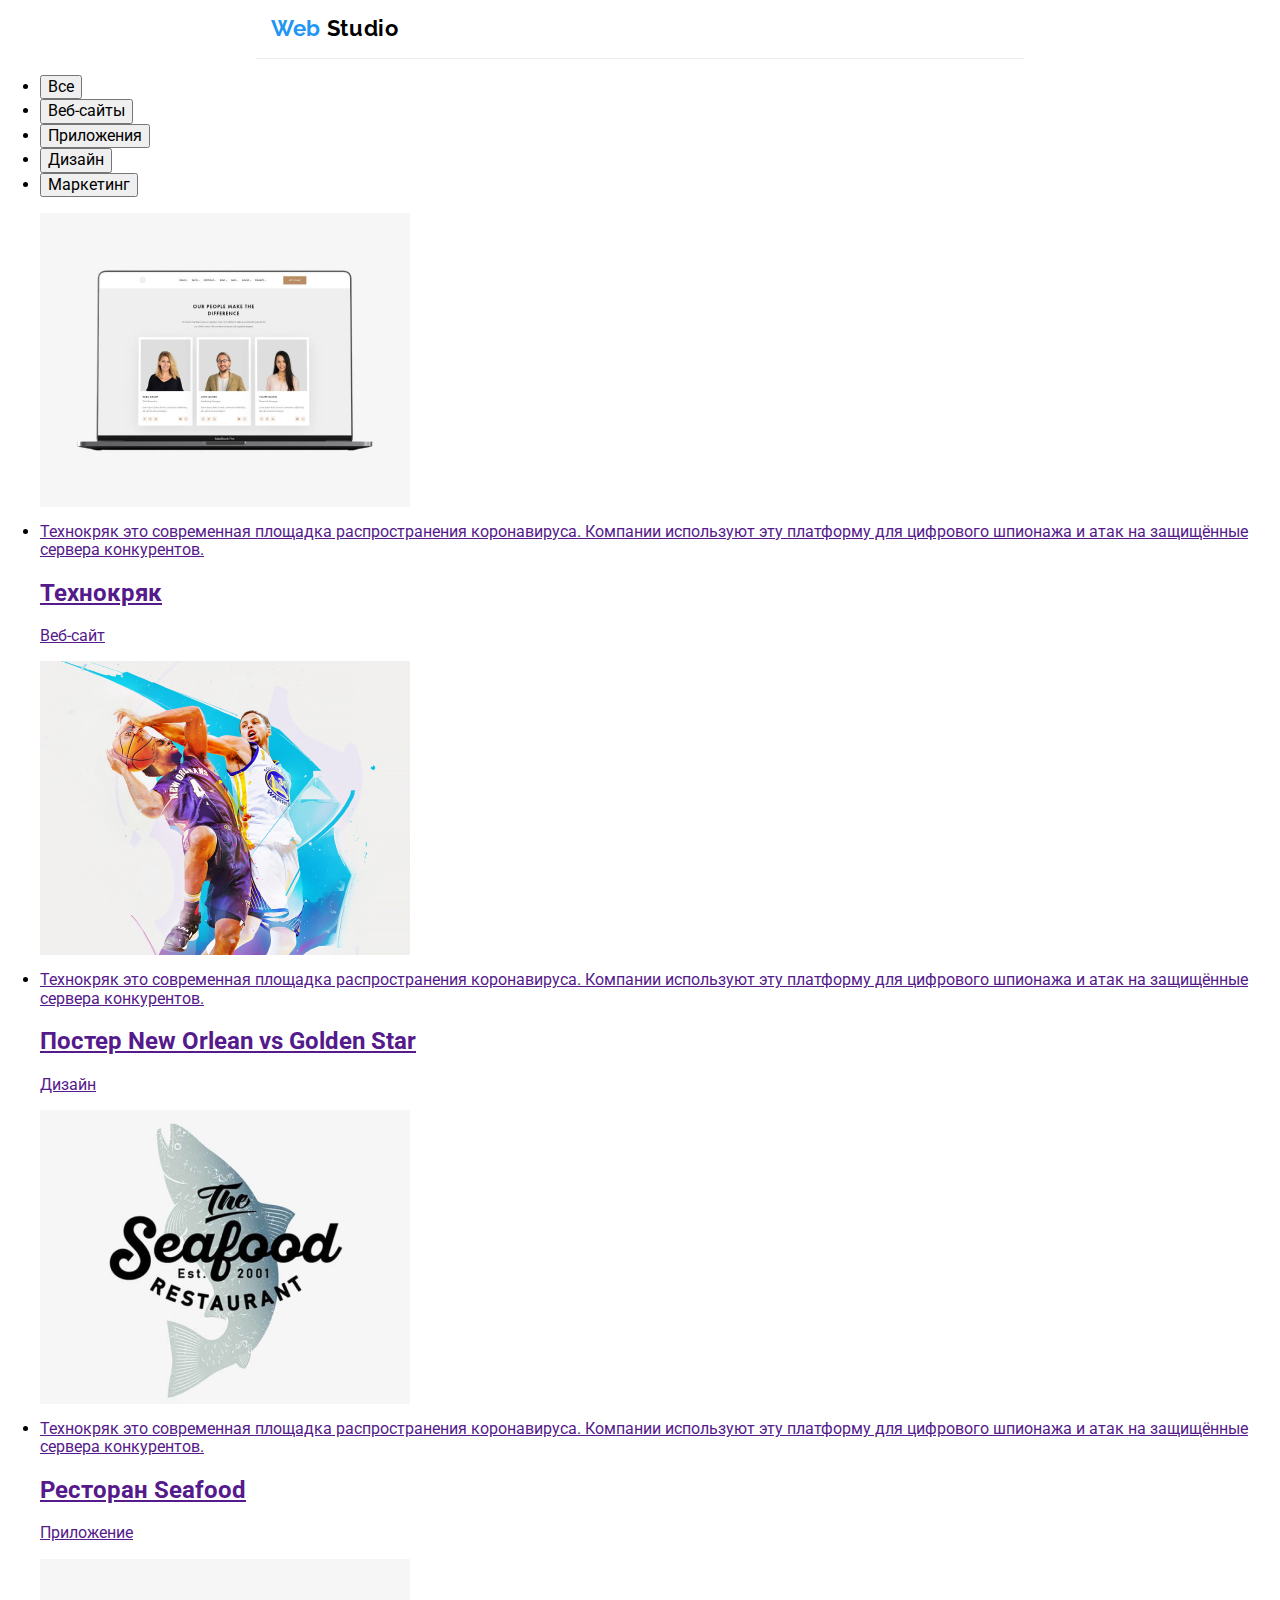
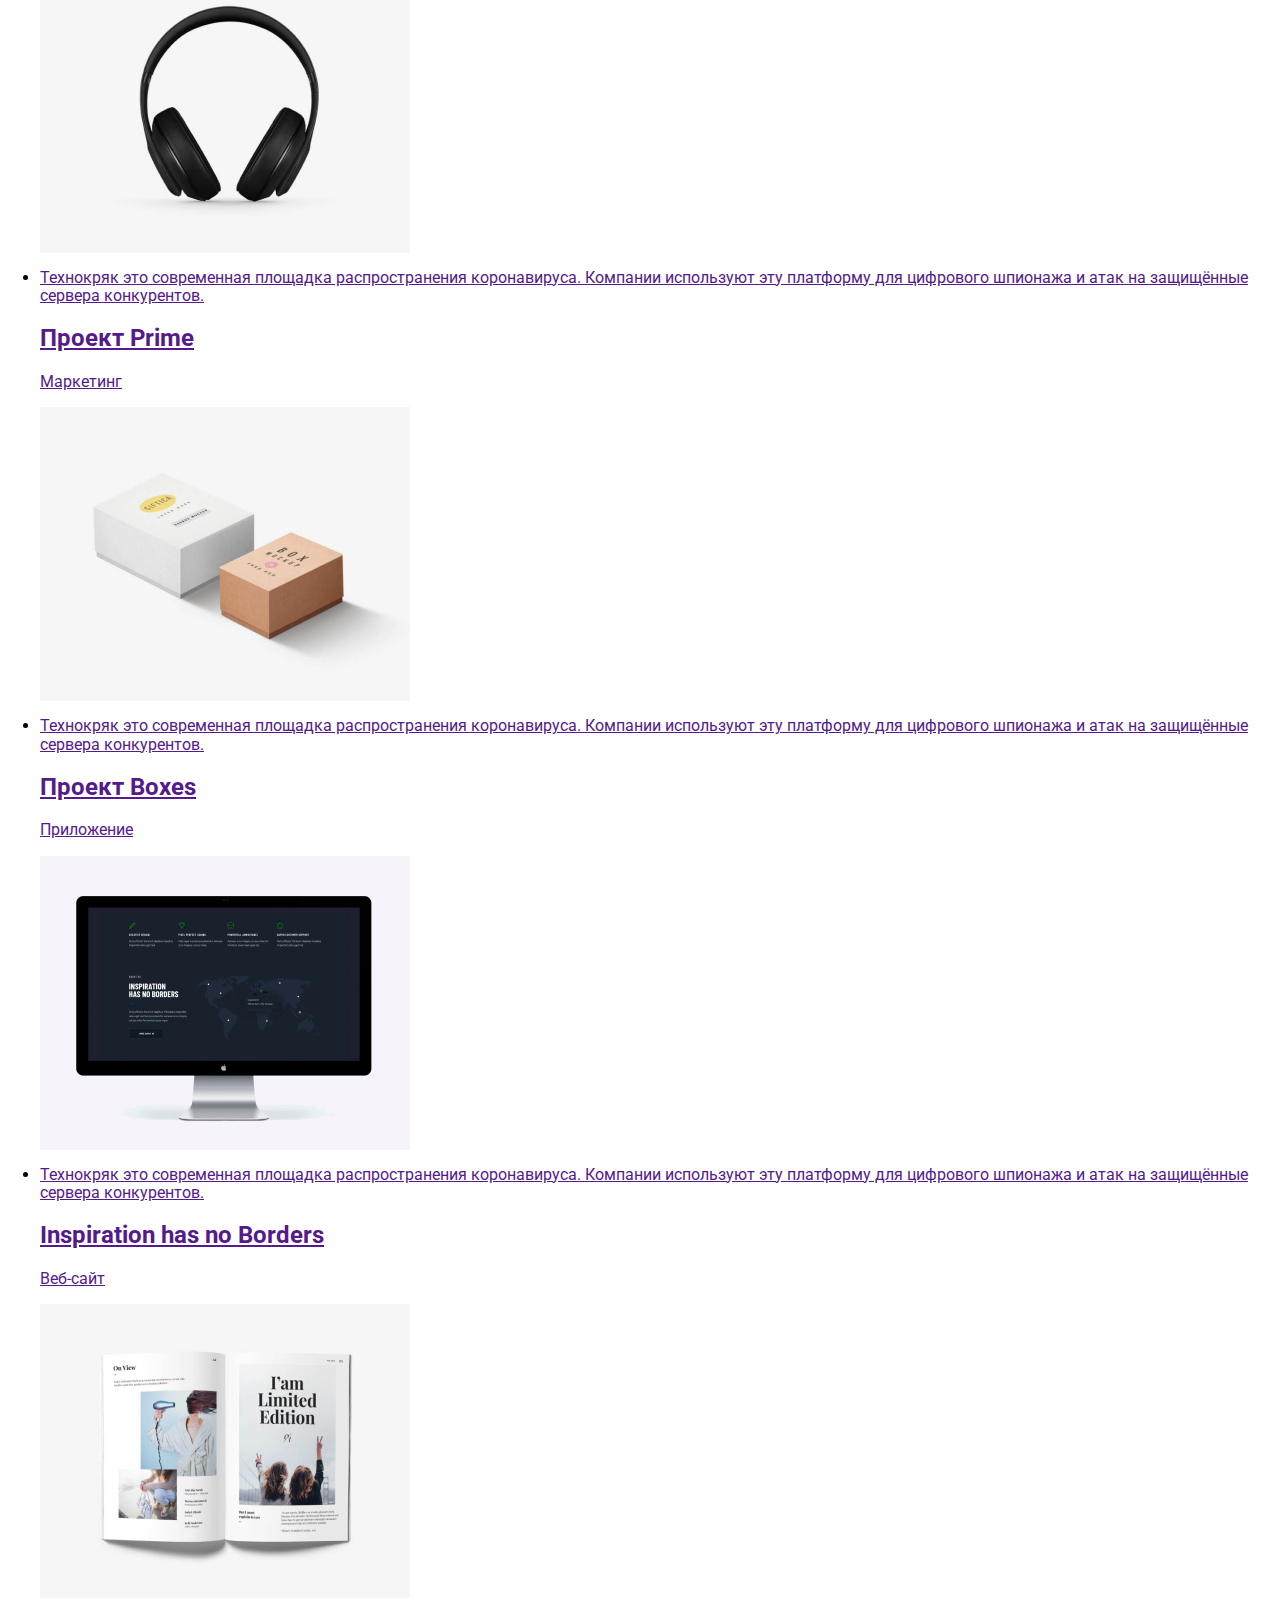
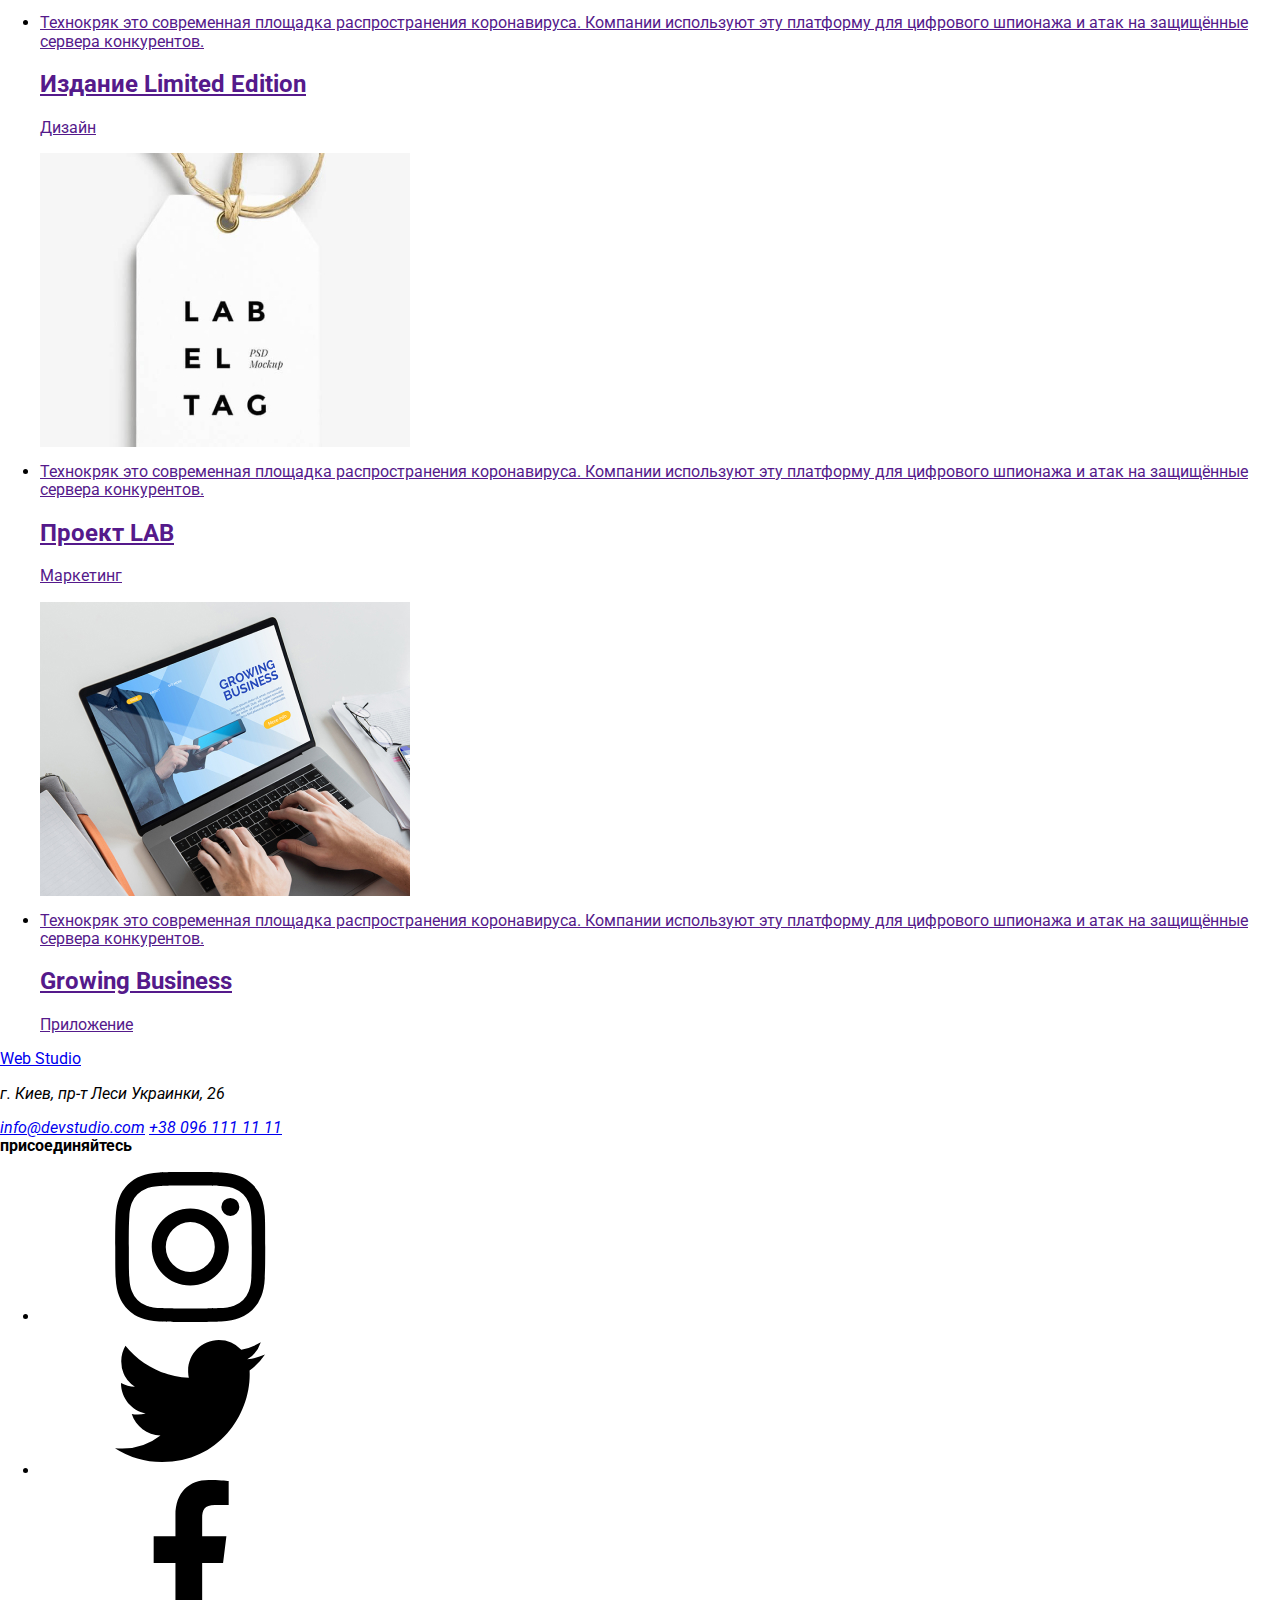
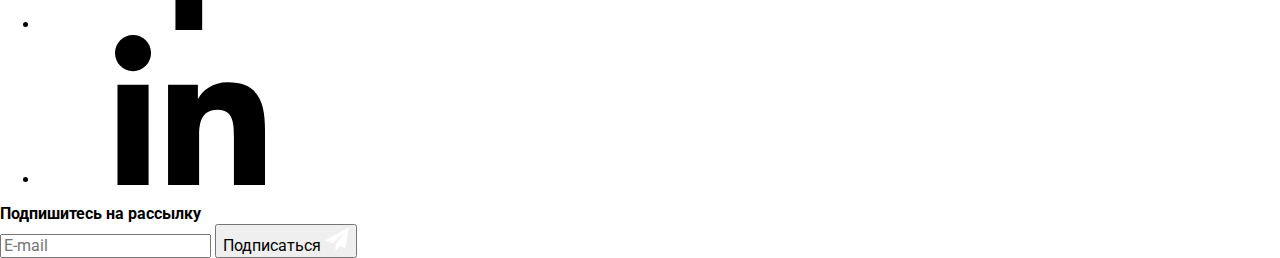
==== portfolio.html @ 9ee6ea33 "adds _header, _hero, _advantages mobile-styles" ====
<!DOCTYPE html>
<html lang="ru">

<head>
  <meta charset="UTF-8" />
  <meta name="viewport" content="width=device-width, initial-scale=1.0" />
  <title lang="en">Portfolio</title>
  <link
    href="https://fonts.googleapis.com/css2?family=Raleway:wght@400;700&family=Roboto:wght@400;500;700;900&display=swap"
    rel="stylesheet" />
  <link rel="stylesheet" href="https://cdnjs.cloudflare.com/ajax/libs/modern-normalize/0.6.0/modern-normalize.min.css">
  <link rel="stylesheet" href="./css/main.min.css" />
</head>

<body>
  <!-- header -->
  <header class="header">
    <div class="header__container">
      <a class="logo" lang="en" href="./index.html">Web <span class="logo__studio">Studio</span></a>
      <div class="header__mobile-menu">
        <nav class="header-nav">
          <ul class="header-nav__list">
            <li class="header-nav__item">
              <a class="header-nav__link" href="./index.html">Студия</a>
            </li>
            <li class="header-nav__item">
              <a class="header-nav__link header-nav__link--current" href="./portfolio.html">Портфолио</a>
            </li>
            <li class="header-nav__item"><a class="header-nav__link" href="">Контакты</a></li>
          </ul>
        </nav>
        <address class="header-address">
          <a class="header-address__link" lang="en" href="mailto:info@devstudio.com"><svg class="header-address__icon"
              width="16px" height="11.2px">
              <use href="./images/symbol-defs.svg#envelope" width="16" height="11.2"></use>
            </svg>info@devstudio.com</a>
          <a class="header-address__link" href="tel:+380961111111"><svg class="header-address__icon" width="10px"
              height="14.94px">
              <use href="./images/symbol-defs.svg#smartphone"></use>
            </svg>+38 096 111 11 11</a>
        </address>
      </div>
    </div>
  </header>
  <main>
    <section class="gallery">
      <div class="gallery__container">
        <!-- filter -->
        <ul class="filter">
          <li class="filter__item"><button class="filter__btn">Все</button></li>
          <li class="filter__item"><button class="filter__btn">Веб-сайты</button></li>
          <li class="filter__item"><button class="filter__btn">Приложения</button></li>
          <li class="filter__item"><button class="filter__btn">Дизайн</button></li>
          <li class="filter__item"><button class="filter__btn">Маркетинг</button></li>
        </ul>
        <!-- gallery -->
        <ul class="card-list">
          <!-- Технокряк -->
          <li class="card">
            <a class="card__link" href="">
              <div class="card__thumb">
                <img src="./images/Технокряк.jpg" width="370" height="294" alt="изображение сайта на экране ноутбука" />
                <p class="card__description">
                  Технокряк это современная площадка распространения коронавируса.
                  Компании используют эту платформу для цифрового шпионажа и атак
                  на защищённые сервера конкурентов.
                </p>
              </div>
              <div class="card__text">
                <h2 class="card__title">Технокряк</h2>
                <p class="card__type">Веб-сайт</p>
              </div>
            </a>
          </li>
          <!-- Постер New Orlean vs Golden Stars -->
          <li class="card">
            <a class="card__link" href="">
              <div class="card__thumb">
                <img src="./images/Постер_New_Orlean_vs_Golden_Star.jpg" width="370" height="294"
                  alt="два баскетболиста борятся за мяч" />
                <p class="card__description">
                  Технокряк это современная площадка распространения коронавируса.
                  Компании используют эту платформу для цифрового шпионажа и атак
                  на защищённые сервера конкурентов.
                </p>
              </div>
              <div class="card__text">
                <h2 class="card__title">
                  Постер New Orlean vs Golden Star
                </h2>
                <p class="card__type">Дизайн</p>
              </div>
            </a>
          </li>
          <!-- Ресторан Seafood -->
          <li class="card">
            <a class="card__link" href="">
              <div class="card__thumb">
                <img src="./images/Ресторан_Seafood.jpg" width="370" height="294" alt="логотип ресторана" />
                <p class="card__description">
                  Технокряк это современная площадка распространения коронавируса.
                  Компании используют эту платформу для цифрового шпионажа и атак
                  на защищённые сервера конкурентов.
                </p>
              </div>
              <div class="card__text">
                <h2 class="card__title">Ресторан Seafood</h2>
                <p class="card__type">Приложение</p>
              </div>
            </a>
          </li>
          <!-- Проект Prime -->
          <li class="card">
            <a class="card__link" href="">
              <div class="card__thumb">
                <img src="./images/Проект_Prime.jpg" width="370" height="294" alt="беспроводные наушники" />
                <p class="card__description">
                  Технокряк это современная площадка распространения коронавируса.
                  Компании используют эту платформу для цифрового шпионажа и атак
                  на защищённые сервера конкурентов.
                </p>
              </div>
              <div class="card__text">
                <h2 class="card__title">Проект Prime</h2>
                <p class="card__type">Маркетинг</p>
              </div>
            </a>
          </li>
          <!-- Проект Boxes -->
          <li class="card">
            <a class="card__link" href="">
              <div class="card__thumb">
                <img src="./images/Проект_Boxes.jpg" width="370" height="294" alt="две коробки" />
                <p class="card__description">
                  Технокряк это современная площадка распространения коронавируса.
                  Компании используют эту платформу для цифрового шпионажа и атак
                  на защищённые сервера конкурентов.
                </p>
              </div>
              <div class="card__text">
                <h2 class="card__title">Проект Boxes</h2>
                <p class="card__type">Приложение</p>
              </div>
            </a>
          </li>
          <!-- Inspiration has no Borders -->
          <li class="card">
            <a class="card__link" href="">
              <div class="card__thumb">
                <img src="./images/Inspiration_has_no_Borders.jpg" width="370" height="294"
                  alt="веб-сайт на экране компьютера" />
                <p class="card__description">
                  Технокряк это современная площадка распространения коронавируса.
                  Компании используют эту платформу для цифрового шпионажа и атак
                  на защищённые сервера конкурентов.
                </p>
              </div>
              <div class="card__text">
                <h2 class="card__title">Inspiration has no Borders</h2>
                <p class="card__type">Веб-сайт</p>
              </div>
            </a>
          </li>
          <!-- Издание Limited Edition -->
          <li class="card">
            <a class="card__link" href="">
              <div class="card__thumb">
                <img src="./images/Издание_Limited_Edition.jpg" width="370" height="294"
                  alt="разворот глянцевого журнала" />
                <p class="card__description">
                  Технокряк это современная площадка распространения коронавируса.
                  Компании используют эту платформу для цифрового шпионажа и атак
                  на защищённые сервера конкурентов.
                </p>
              </div>
              <div class="card__text">
                <h2 class="card__title">Издание Limited Edition</h2>
                <p class="card__type">Дизайн</p>
              </div>
            </a>
          </li>
          <!-- Проект LAB -->
          <li class="card">
            <a class="card__link" href="">
              <div class="card__thumb">
                <img src="./images/Проект_LAB.jpg" width="370" height="294" alt="бирка с надписью лаб эль тэг" />
                <p class="card__description">
                  Технокряк это современная площадка распространения коронавируса.
                  Компании используют эту платформу для цифрового шпионажа и атак
                  на защищённые сервера конкурентов.
                </p>
              </div>
              <div class="card__text">
                <h2 class="card__title">Проект LAB</h2>
                <p class="card__type">Маркетинг</p>
              </div>
            </a>
          </li>
          <!-- Growing Business -->
          <li class="card">
            <a class="card__link" href="">
              <div class="card__thumb">
                <img src="./images/Growing_Business.jpg" width="370" height="294"
                  alt="сайт компании на экране ноутбука" />
                <p class="card__description">
                  Технокряк это современная площадка распространения коронавируса.
                  Компании используют эту платформу для цифрового шпионажа и атак
                  на защищённые сервера конкурентов.
                </p>
              </div>
              <div class="card__text">
                <h2 class="card__title">Growing Business</h2>
                <p class="card__type">Приложение</p>
              </div>
            </a>
          </li>
        </ul>
      </div>
    </section>
  </main>
  <footer class="footer">
    <div class="footer__container">
      <div class="footer__address">
        <a class="logo" lang="en" href="./index.html">Web <span class="logo__studio-white">Studio</span></a>
        <address class="address">
          <p class="address__location">г. Киев, пр-т Леси Украинки, 26</p>
          <a class="address__link mail" lang="en" href="mailto:info@devstudio.com">info@devstudio.com</a>
          <a class="address__link tel" href="tel:+380961111111">+38 096 111 11 11</a>
        </address>
      </div>
      <!-- присоединяйтесь -->
      <div class="connect">
        <b class="connect__title">присоединяйтесь</b>
        <ul class="connect__list">
          <li class="connect__item">
            <a class="connect__link" href="">
              <svg class="connect__icon" aria-label="instagram">
                <use href="./images/symbol-defs.svg#instagram"></use>
              </svg>
            </a>
          </li>
          <li class="connect__item">
            <a class="connect__link" href=""><svg class="connect__icon" aria-label="twitter">
                <use href="./images/symbol-defs.svg#twitter"></use>
              </svg></a>
          </li>
          <li class="connect__item">
            <a class="connect__link" href=""><svg class="connect__icon" aria-label="facebook">
                <use href="./images/symbol-defs.svg#facebook"></use>
              </svg></a>
          </li>
          <li class="connect__item">
            <a class="connect__link" href=""><svg class="connect__icon" aria-label="linkedin">
                <use href="./images/symbol-defs.svg#linkedin"></use>
              </svg></a>
          </li>
        </ul>
      </div>
      <!-- подписаться на рассылку -->
      <div class="subscribe">
        <!-- e-mail -->
        <b class="subscribe__title">Подпишитесь на рассылку</b>
        <form class="subscribe__form" action="#" method="POST">
          <label for="subscribe-email"></label>
          <input class="subscribe__input" type="email" id="subscribe-email" placeholder="E-mail">
          <button class="subscribe__btn">Подписаться
            <svg class="subscribe__icon" aria-label="icon-send" width="24" height="24">
              <use href="./images/symbol-defs.svg#icon_send"></use>
            </svg>
          </button>
        </form>
      </div>
    </div>
  </footer>
</body>

</html>
---- css/main.min.css ----
body{margin:0;font-family:roboto, sans-serif}img{display:block}.hero__btn{background-color:#2196f3;color:#fff;font-weight:700;font-size:16px;line-height:1.87;letter-spacing:0.06em;border:0;border-radius:4px;-webkit-box-shadow:0px 4px 4px rgba(0,0,0,0.15);box-shadow:0px 4px 4px rgba(0,0,0,0.15);cursor:pointer}.header__container,.hero,.advantages__container{margin:0 auto;padding:16px 15px}@media screen and (min-width: 480px){.header__container,.hero,.advantages__container{width:480px}}@media screen and (min-width: 768px){.header__container,.hero,.advantages__container{width:768px}}.advantages{padding:94px 0}@media screen and (max-width: 1599px){.advantages{padding:60px 0}}.header__container .logo{font-family:raleway;color:#2196f3;font-weight:700;font-size:22px;line-height:1.18;letter-spacing:0.03em;text-decoration:none}.advantages__header{position:absolute;clip:rect(0 0 0 0);width:1px;height:1px;margin:-1px}.header--portfolio{border-bottom:1px solid #ececec}.header__container{position:relative;display:-webkit-box;display:-ms-flexbox;display:flex;-webkit-box-align:center;-ms-flex-align:center;align-items:center;border-bottom:1px solid #ececec}.header__container .logo__studio{color:#000000}.header__container .header__mobile-menu{display:none;position:absolute;top:100%;left:0;width:100%;padding:60px 0;background-color:#fff;border-top:1px solid #ececec}.header__container .header__mobile-menu .is-open{display:block}.header-nav__list{list-style-type:none}@media screen and (min-width: 480px){.header-nav__list{margin:0;text-align:center;margin-bottom:60px;padding:0}}.header-nav__item{display:block}.header-nav__link{position:relative;display:inline-block;padding:32px 0;color:var(--dark-gray-color);font-weight:500;font-size:14px;line-height:1.14;letter-spacing:0.02em;text-decoration:none;-webkit-transition:color 250ms cubic-bezier(0.4, 0, 0.2, 1);transition:color 250ms cubic-bezier(0.4, 0, 0.2, 1)}.header-nav__link:hover,.header-nav__link:focus,.header-nav__link--current{color:#2196f3}@media screen and (min-width: 480px){.header-nav__link{padding:8px 0}}.header-nav__link--current::before{position:absolute;content:"";display:block;width:100%;height:4px;bottom:0;left:0;background-color:#2196f3;border-radius:2px;-webkit-transition:250ms cubic-bezier(0.4, 0, 0.2, 1);transition:250ms cubic-bezier(0.4, 0, 0.2, 1)}.header-address{display:-webkit-box;display:-ms-flexbox;display:flex;-webkit-box-align:center;-ms-flex-align:center;align-items:center;margin-left:auto}@media screen and (min-width: 480px){.header-address{display:block}}.header-address__link{display:block;text-align:center;color:#757575;font-style:normal;font-weight:500;font-size:14px;line-height:1.14;letter-spacing:0.02em;text-decoration:none;-webkit-transition:color 250ms cubic-bezier(0.4, 0, 0.2, 1);transition:color 250ms cubic-bezier(0.4, 0, 0.2, 1)}.header-address__link:not(:last-child){margin-right:30px}@media screen and (min-width: 480px){.header-address__link:not(:last-child){margin:0 0 16px 0}}.header-address__link:hover,.header-address__link:focus{color:#2196f3}.header-address__icon{margin-right:10px;fill:currentColor;-webkit-transition:fill 250ms cubic-bezier(0.4, 0, 0.2, 1);transition:fill 250ms cubic-bezier(0.4, 0, 0.2, 1)}.hero{padding:118px 15px;text-align:center;background-color:rgba(47,48,58,0.8);background-image:-webkit-gradient(linear, left top, left bottom, from(rgba(47,48,58,0.8)), to(rgba(47,48,58,0.8))),url(../images/hero-mobile.jpg);background-image:linear-gradient(rgba(47,48,58,0.8), rgba(47,48,58,0.8)),url(../images/hero-mobile.jpg);background-repeat:no-repeat;background-size:cover}@media screen and (min-width: 768px) and (max-width: 1599px){.hero{padding:118px 204px;background-image:-webkit-gradient(linear, left top, left bottom, from(rgba(47,48,58,0.8)), to(rgba(47,48,58,0.8))),url(../images/hero-tablet.jpg);background-image:linear-gradient(rgba(47,48,58,0.8), rgba(47,48,58,0.8)),url(../images/hero-tablet.jpg)}}@media screen and (min-width: 1600px){.hero{background-image:-webkit-gradient(linear, left top, left bottom, from(rgba(47,48,58,0.8)), to(rgba(47,48,58,0.8))),url(../images/header-img.jpg);background-image:linear-gradient(rgba(47,48,58,0.8), rgba(47,48,58,0.8)),url(../images/header-img.jpg)}}.hero__header{margin:0 0 30px 0;color:#fff;font-weight:900;font-size:44px;line-height:1.36;letter-spacing:0.06em;text-transform:uppercase}@media screen and (max-width: 1599px){.hero__header{font-weight:900;font-size:26px;line-height:1.62}}.hero__btn{display:inline-block;padding:10px 32px;text-align:center}.advantages__list{padding:0;margin:0}.advantages__item{display:block;margin-bottom:30px}.advantages__icon-box{margin-bottom:30px;height:120px;padding:25px 100px;background-color:#f5f4fa;border-radius:4px;text-align:center}.advantages__icon{width:70px;height:70px}.advantages__title{color:#212121;font-weight:700;font-size:14px;line-height:1.14;letter-spacing:0.03em;text-transform:uppercase;text-align:center}@media screen and (min-width: 768px){.advantages__title{text-align:left}}.advantages__description{margin:10px 0 0 0;color:#757575;font-weight:400;font-size:14px;line-height:1.71;letter-spacing:0.03em}
/*# sourceMappingURL=main.min.css.map */
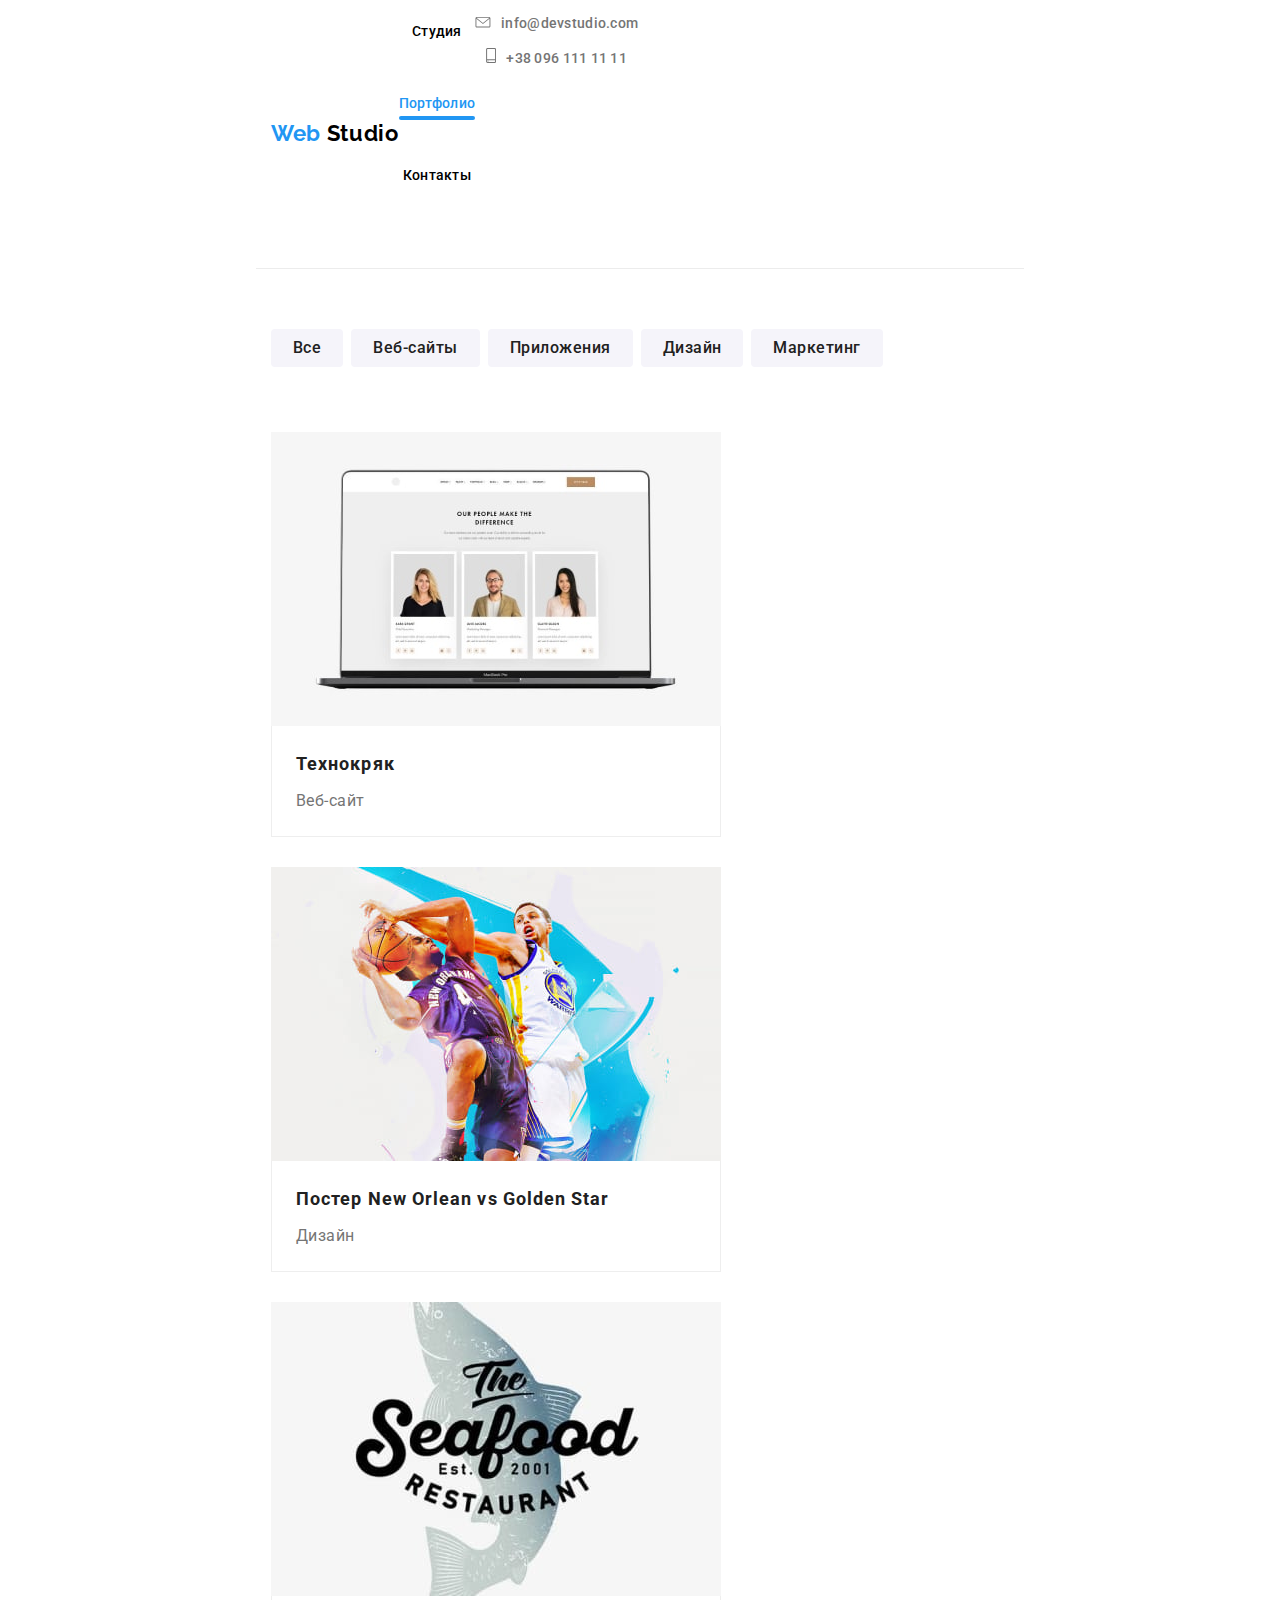
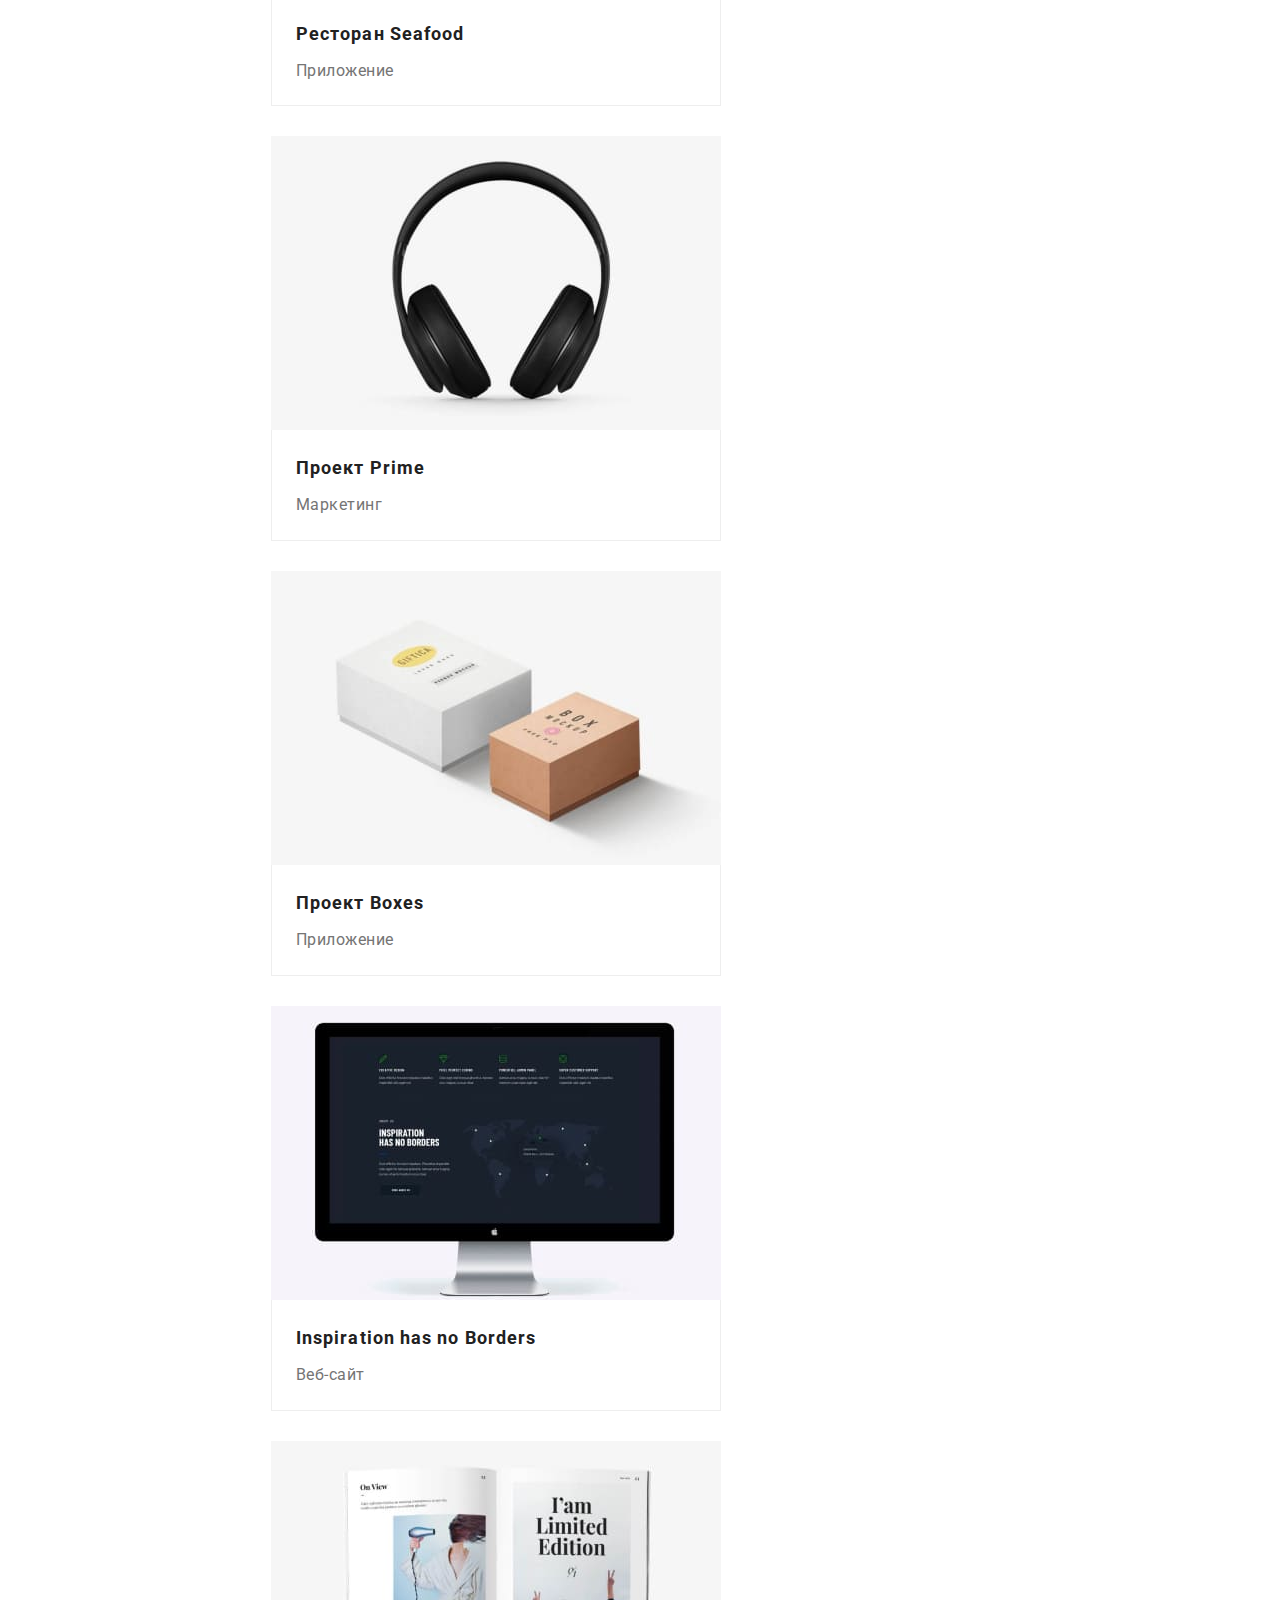
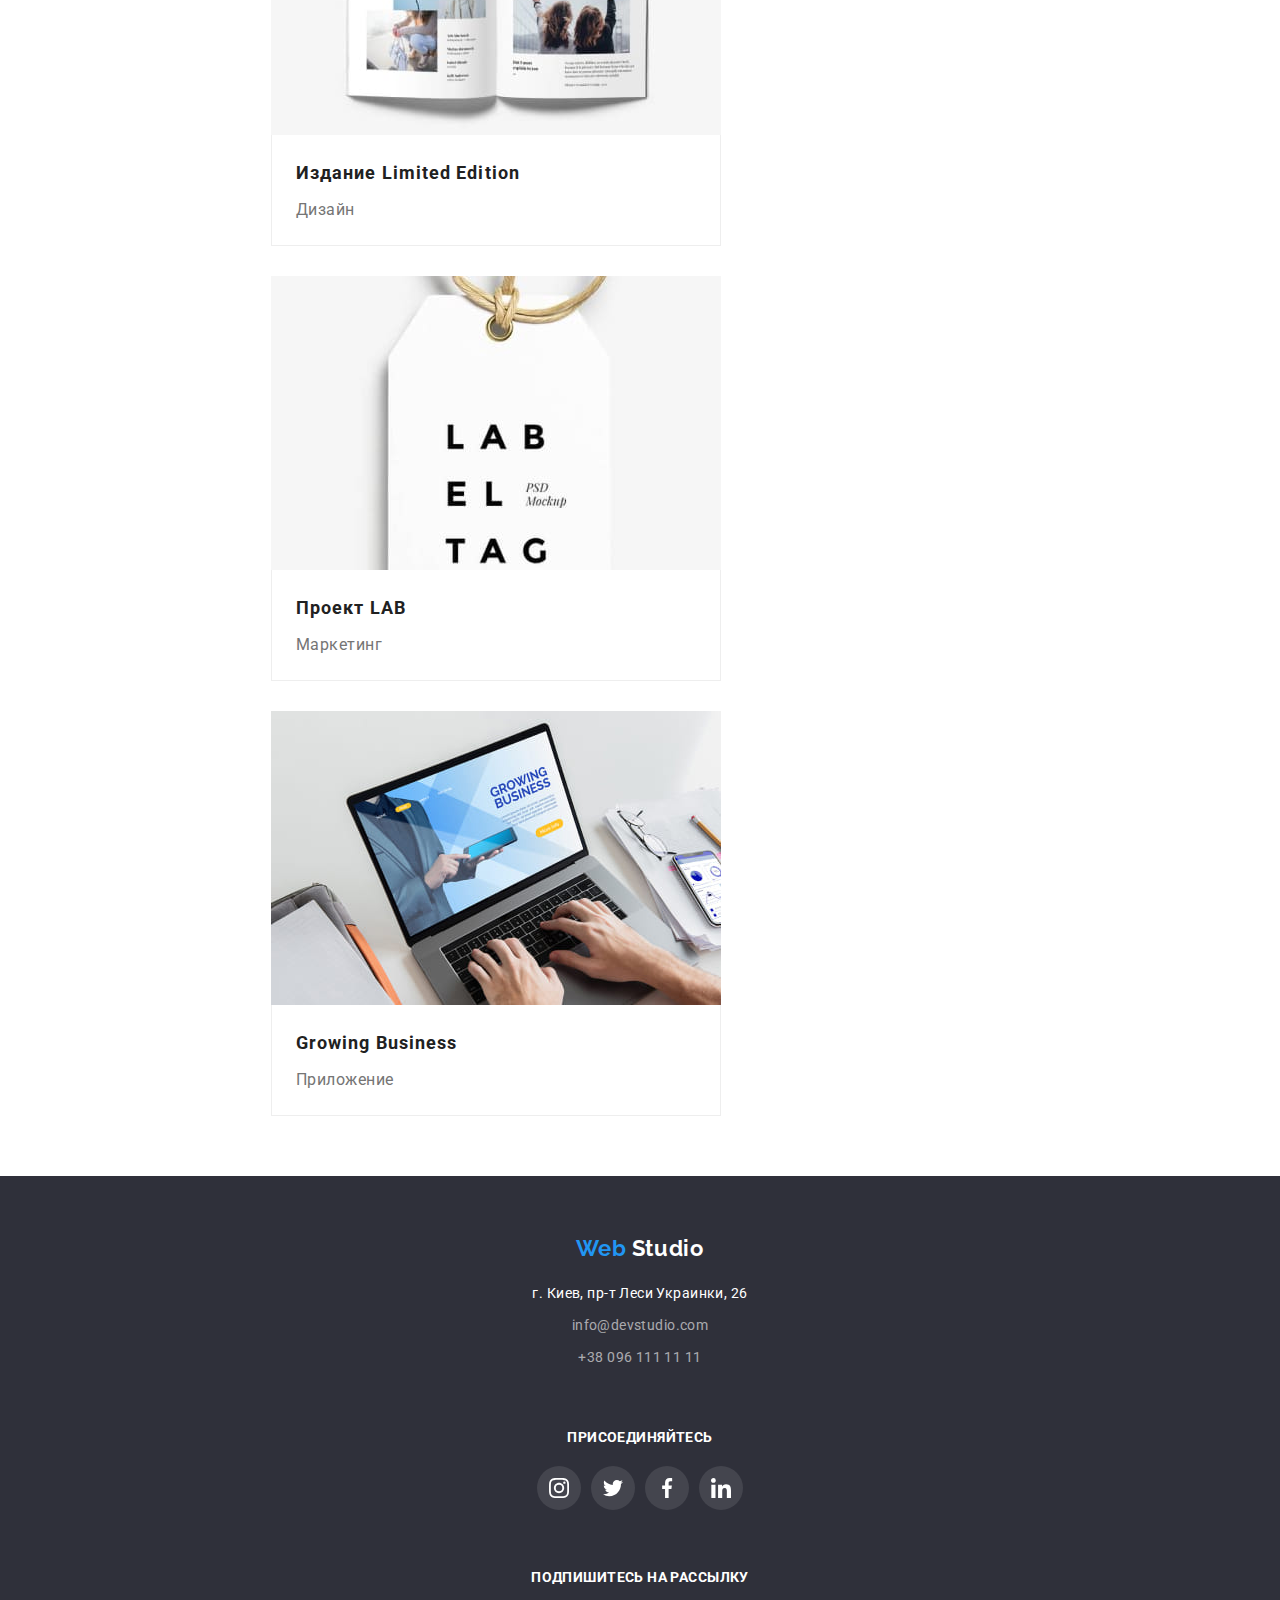
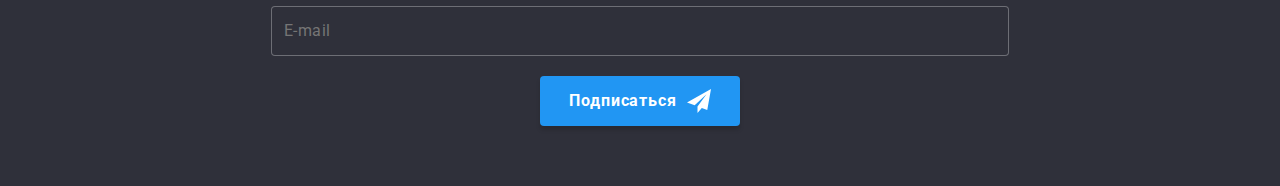
==== commit 26ae2779: "Додає стилі для мобільної версії portfolio" ====
--- a/portfolio.html
+++ b/portfolio.html
@@ -17,7 +17,13 @@
   <header class="header">
     <div class="header__container">
       <a class="logo" lang="en" href="./index.html">Web <span class="logo__studio">Studio</span></a>
-      <div class="header__mobile-menu">
+      <button type="button" class="menu-button" aria-expanded="false" aria-controls="menu-container" data-menu-button>
+        <svg class="menu-icon" width="40" height="40" aria-label="Переключатель мобильного меню">
+          <use class="icon-menu" href="./images/symbol-defs.svg#menu"></use>
+          <use class="icon-cross" href="./images/symbol-defs.svg#cross"></use>
+        </svg>
+      </button>
+      <div class="menu-container" id="menu-container" data-menu>
         <nav class="header-nav">
           <ul class="header-nav__list">
             <li class="header-nav__item">
@@ -59,7 +65,8 @@
           <li class="card">
             <a class="card__link" href="">
               <div class="card__thumb">
-                <img src="./images/Технокряк.jpg" width="370" height="294" alt="изображение сайта на экране ноутбука" />
+                <img srcset="./images/portfolio/Технокряк@2x.jpg 2x, ./images/portfolio/Технокряк@3x.jpg 3x"
+                  src="./images/portfolio/Технокряк.jpg" alt="изображение сайта на экране ноутбука" />
                 <p class="card__description">
                   Технокряк это современная площадка распространения коронавируса.
                   Компании используют эту платформу для цифрового шпионажа и атак
@@ -76,7 +83,9 @@
           <li class="card">
             <a class="card__link" href="">
               <div class="card__thumb">
-                <img src="./images/Постер_New_Orlean_vs_Golden_Star.jpg" width="370" height="294"
+                <img
+                  srcset="./images/portfolio/Постер_New_Orlean_vs_Golden_Star@2x.jpg 2x, ./images/portfolio/Постер_New_Orlean_vs_Golden_Star@3x.jpg 3x"
+                  src="./images/portfolio/Постер_New_Orlean_vs_Golden_Star.jpg"
                   alt="два баскетболиста борятся за мяч" />
                 <p class="card__description">
                   Технокряк это современная площадка распространения коронавируса.
@@ -96,7 +105,9 @@
           <li class="card">
             <a class="card__link" href="">
               <div class="card__thumb">
-                <img src="./images/Ресторан_Seafood.jpg" width="370" height="294" alt="логотип ресторана" />
+                <img
+                  srcset="./images/portfolio/Ресторан_Seafood@2x.jpg 2x, ./images/portfolio/Ресторан_Seafood@3x.jpg 3x"
+                  src="./images/portfolio/Ресторан_Seafood.jpg" alt="логотип ресторана" />
                 <p class="card__description">
                   Технокряк это современная площадка распространения коронавируса.
                   Компании используют эту платформу для цифрового шпионажа и атак
@@ -113,7 +124,8 @@
           <li class="card">
             <a class="card__link" href="">
               <div class="card__thumb">
-                <img src="./images/Проект_Prime.jpg" width="370" height="294" alt="беспроводные наушники" />
+                <img srcset="./images/portfolio/Проект_Prime@2x.jpg 2x, ./images/portfolio/Проект_Prime@3x.jpg 3x"
+                  src="./images/portfolio/Проект_Prime.jpg" alt="беспроводные наушники" />
                 <p class="card__description">
                   Технокряк это современная площадка распространения коронавируса.
                   Компании используют эту платформу для цифрового шпионажа и атак
@@ -130,7 +142,8 @@
           <li class="card">
             <a class="card__link" href="">
               <div class="card__thumb">
-                <img src="./images/Проект_Boxes.jpg" width="370" height="294" alt="две коробки" />
+                <img srcset="./images/portfolio/Проект_Boxes@2x.jpg 2x, ./images/portfolio/Проект_Boxes@3x.jpg 3x"
+                  src="./images/portfolio/Проект_Boxes.jpg" alt="две коробки" />
                 <p class="card__description">
                   Технокряк это современная площадка распространения коронавируса.
                   Компании используют эту платформу для цифрового шпионажа и атак
@@ -147,8 +160,9 @@
           <li class="card">
             <a class="card__link" href="">
               <div class="card__thumb">
-                <img src="./images/Inspiration_has_no_Borders.jpg" width="370" height="294"
-                  alt="веб-сайт на экране компьютера" />
+                <img
+                  srcset="./images/portfolio/Inspiration_has_no_Borders@2x.jpg 2x, ./images/portfolio/Inspiration_has_no_Borders@3x.jpg 3x"
+                  src="./images/portfolio/Inspiration_has_no_Borders.jpg" alt="веб-сайт на экране компьютера" />
                 <p class="card__description">
                   Технокряк это современная площадка распространения коронавируса.
                   Компании используют эту платформу для цифрового шпионажа и атак
@@ -165,8 +179,9 @@
           <li class="card">
             <a class="card__link" href="">
               <div class="card__thumb">
-                <img src="./images/Издание_Limited_Edition.jpg" width="370" height="294"
-                  alt="разворот глянцевого журнала" />
+                <img
+                  srcset="./images/portfolio/Издание_Limited_Edition@2x.jpg 2x, ./images/portfolio/Издание_Limited_Edition@3x.jpg 3x"
+                  src="./images/portfolio/Издание_Limited_Edition.jpg" alt="разворот глянцевого журнала" />
                 <p class="card__description">
                   Технокряк это современная площадка распространения коронавируса.
                   Компании используют эту платформу для цифрового шпионажа и атак
@@ -183,7 +198,8 @@
           <li class="card">
             <a class="card__link" href="">
               <div class="card__thumb">
-                <img src="./images/Проект_LAB.jpg" width="370" height="294" alt="бирка с надписью лаб эль тэг" />
+                <img srcset="./images/portfolio/Проект_LAB@2x.jpg 2x, ./images/portfolio/Проект_LAB@3x.jpg 3x"
+                  src="./images/portfolio/Проект_LAB.jpg" alt="бирка с надписью лаб эль тэг" />
                 <p class="card__description">
                   Технокряк это современная площадка распространения коронавируса.
                   Компании используют эту платформу для цифрового шпионажа и атак
@@ -200,8 +216,9 @@
           <li class="card">
             <a class="card__link" href="">
               <div class="card__thumb">
-                <img src="./images/Growing_Business.jpg" width="370" height="294"
-                  alt="сайт компании на экране ноутбука" />
+                <img
+                  srcset="./images/portfolio/Growing_Business@2x.jpg 2x, ./images/portfolio/Growing_Business@3x.jpg 3x"
+                  src="./images/portfolio/Growing_Business.jpg" alt="сайт компании на экране ноутбука" />
                 <p class="card__description">
                   Технокряк это современная площадка распространения коронавируса.
                   Компании используют эту платформу для цифрового шпионажа и атак
@@ -263,7 +280,7 @@
         <form class="subscribe__form" action="#" method="POST">
           <label for="subscribe-email"></label>
           <input class="subscribe__input" type="email" id="subscribe-email" placeholder="E-mail">
-          <button class="subscribe__btn">Подписаться
+          <button class="subscribe__btn" type="button">Подписаться
             <svg class="subscribe__icon" aria-label="icon-send" width="24" height="24">
               <use href="./images/symbol-defs.svg#icon_send"></use>
             </svg>
@@ -272,6 +289,8 @@
       </div>
     </div>
   </footer>
+  <script src="./js/menu.js"></script>
+  <script src="./js/modal.js"></script>
 </body>
 
 </html>--- a/css/main.min.css
+++ b/css/main.min.css
@@ -1,2 +1,2 @@
-body{margin:0;font-family:roboto, sans-serif}img{display:block}.hero__btn{background-color:#2196f3;color:#fff;font-weight:700;font-size:16px;line-height:1.87;letter-spacing:0.06em;border:0;border-radius:4px;-webkit-box-shadow:0px 4px 4px rgba(0,0,0,0.15);box-shadow:0px 4px 4px rgba(0,0,0,0.15);cursor:pointer}.header__container,.hero,.advantages__container{margin:0 auto;padding:16px 15px}@media screen and (min-width: 480px){.header__container,.hero,.advantages__container{width:480px}}@media screen and (min-width: 768px){.header__container,.hero,.advantages__container{width:768px}}.advantages{padding:94px 0}@media screen and (max-width: 1599px){.advantages{padding:60px 0}}.header__container .logo{font-family:raleway;color:#2196f3;font-weight:700;font-size:22px;line-height:1.18;letter-spacing:0.03em;text-decoration:none}.advantages__header{position:absolute;clip:rect(0 0 0 0);width:1px;height:1px;margin:-1px}.header--portfolio{border-bottom:1px solid #ececec}.header__container{position:relative;display:-webkit-box;display:-ms-flexbox;display:flex;-webkit-box-align:center;-ms-flex-align:center;align-items:center;border-bottom:1px solid #ececec}.header__container .logo__studio{color:#000000}.header__container .header__mobile-menu{display:none;position:absolute;top:100%;left:0;width:100%;padding:60px 0;background-color:#fff;border-top:1px solid #ececec}.header__container .header__mobile-menu .is-open{display:block}.header-nav__list{list-style-type:none}@media screen and (min-width: 480px){.header-nav__list{margin:0;text-align:center;margin-bottom:60px;padding:0}}.header-nav__item{display:block}.header-nav__link{position:relative;display:inline-block;padding:32px 0;color:var(--dark-gray-color);font-weight:500;font-size:14px;line-height:1.14;letter-spacing:0.02em;text-decoration:none;-webkit-transition:color 250ms cubic-bezier(0.4, 0, 0.2, 1);transition:color 250ms cubic-bezier(0.4, 0, 0.2, 1)}.header-nav__link:hover,.header-nav__link:focus,.header-nav__link--current{color:#2196f3}@media screen and (min-width: 480px){.header-nav__link{padding:8px 0}}.header-nav__link--current::before{position:absolute;content:"";display:block;width:100%;height:4px;bottom:0;left:0;background-color:#2196f3;border-radius:2px;-webkit-transition:250ms cubic-bezier(0.4, 0, 0.2, 1);transition:250ms cubic-bezier(0.4, 0, 0.2, 1)}.header-address{display:-webkit-box;display:-ms-flexbox;display:flex;-webkit-box-align:center;-ms-flex-align:center;align-items:center;margin-left:auto}@media screen and (min-width: 480px){.header-address{display:block}}.header-address__link{display:block;text-align:center;color:#757575;font-style:normal;font-weight:500;font-size:14px;line-height:1.14;letter-spacing:0.02em;text-decoration:none;-webkit-transition:color 250ms cubic-bezier(0.4, 0, 0.2, 1);transition:color 250ms cubic-bezier(0.4, 0, 0.2, 1)}.header-address__link:not(:last-child){margin-right:30px}@media screen and (min-width: 480px){.header-address__link:not(:last-child){margin:0 0 16px 0}}.header-address__link:hover,.header-address__link:focus{color:#2196f3}.header-address__icon{margin-right:10px;fill:currentColor;-webkit-transition:fill 250ms cubic-bezier(0.4, 0, 0.2, 1);transition:fill 250ms cubic-bezier(0.4, 0, 0.2, 1)}.hero{padding:118px 15px;text-align:center;background-color:rgba(47,48,58,0.8);background-image:-webkit-gradient(linear, left top, left bottom, from(rgba(47,48,58,0.8)), to(rgba(47,48,58,0.8))),url(../images/hero-mobile.jpg);background-image:linear-gradient(rgba(47,48,58,0.8), rgba(47,48,58,0.8)),url(../images/hero-mobile.jpg);background-repeat:no-repeat;background-size:cover}@media screen and (min-width: 768px) and (max-width: 1599px){.hero{padding:118px 204px;background-image:-webkit-gradient(linear, left top, left bottom, from(rgba(47,48,58,0.8)), to(rgba(47,48,58,0.8))),url(../images/hero-tablet.jpg);background-image:linear-gradient(rgba(47,48,58,0.8), rgba(47,48,58,0.8)),url(../images/hero-tablet.jpg)}}@media screen and (min-width: 1600px){.hero{background-image:-webkit-gradient(linear, left top, left bottom, from(rgba(47,48,58,0.8)), to(rgba(47,48,58,0.8))),url(../images/header-img.jpg);background-image:linear-gradient(rgba(47,48,58,0.8), rgba(47,48,58,0.8)),url(../images/header-img.jpg)}}.hero__header{margin:0 0 30px 0;color:#fff;font-weight:900;font-size:44px;line-height:1.36;letter-spacing:0.06em;text-transform:uppercase}@media screen and (max-width: 1599px){.hero__header{font-weight:900;font-size:26px;line-height:1.62}}.hero__btn{display:inline-block;padding:10px 32px;text-align:center}.advantages__list{padding:0;margin:0}.advantages__item{display:block;margin-bottom:30px}.advantages__icon-box{margin-bottom:30px;height:120px;padding:25px 100px;background-color:#f5f4fa;border-radius:4px;text-align:center}.advantages__icon{width:70px;height:70px}.advantages__title{color:#212121;font-weight:700;font-size:14px;line-height:1.14;letter-spacing:0.03em;text-transform:uppercase;text-align:center}@media screen and (min-width: 768px){.advantages__title{text-align:left}}.advantages__description{margin:10px 0 0 0;color:#757575;font-weight:400;font-size:14px;line-height:1.71;letter-spacing:0.03em}
+body{margin:0;font-family:roboto, sans-serif}img{display:block;max-width:100%}.connect__title,.subscribe__title{display:block;font-weight:bold;font-size:14px;line-height:1.14;letter-spacing:0.03em;text-transform:uppercase}.hero__btn,.subscribe__btn,.order-form__submit-btn{background-color:#2196f3;color:#fff;font-weight:700;font-size:16px;line-height:1.87;letter-spacing:0.06em;border:0;border-radius:4px;-webkit-box-shadow:0px 4px 4px rgba(0,0,0,0.15);box-shadow:0px 4px 4px rgba(0,0,0,0.15);cursor:pointer}.header__container,.hero,.advantages__container,.works__container,.team__container,.clients__container,.footer__container,.gallery__container{margin:0 auto;padding:0 15px}@media screen and (min-width: 480px){.header__container,.hero,.advantages__container,.works__container,.team__container,.clients__container,.footer__container,.gallery__container{width:480px}}@media screen and (min-width: 768px){.header__container,.hero,.advantages__container,.works__container,.team__container,.clients__container,.footer__container,.gallery__container{width:768px}}.order-form__title,.order-form__comment-title{display:block;position:absolute;font-weight:400;font-size:14px;line-height:16px;letter-spacing:0.01em;color:#757575;-webkit-transition:250ms cubic-bezier(0.4, 0, 0.2, 1);transition:250ms cubic-bezier(0.4, 0, 0.2, 1)}.works__header,.team__header,.clients__header{margin:0 auto 30px auto;text-align:center;color:#212121;font-weight:700;font-size:36px;letter-spacing:0.03em}@media screen and (min-width: 1200px){.works__header,.team__header,.clients__header{margin-bottom:50px}}.advantages,.works,.team,.clients,.gallery{padding:94px 0}@media screen and (max-width: 1599px){.advantages,.works,.team,.clients,.gallery{padding:60px 0}}.social-list__icon,.connect__icon{display:block;width:20px;height:20px;fill:currentColor}.social-list__link,.connect__link{display:block;padding:12px 12px;border:0;border-radius:50%}.header__container .logo,.footer__address .logo{font-family:raleway;color:#2196f3;font-weight:700;font-size:22px;line-height:1.18;letter-spacing:0.03em;text-decoration:none}.advantages__header,.order-form__checkbox{position:absolute;clip:rect(0 0 0 0);width:1px;height:1px;margin:-1px}.header--portfolio{border-bottom:1px solid #ececec}.header__container{padding:16px 15px;position:relative;display:-webkit-box;display:-ms-flexbox;display:flex;-webkit-box-align:center;-ms-flex-align:center;align-items:center;border-bottom:1px solid #ececec}.header__container .logo__studio{color:#000000}.menu-button{display:inline-block;margin-left:auto;padding:0;border:0;background-color:#fff;cursor:pointer}.menu-button:hover,.menu-button:focus{fill:#2196f3}@media screen and (min-width: 768px){.menu-button{display:none}}.menu-button .icon-cross{display:none}.menu-button.is-open .icon-cross{display:block}.menu-button.is-open .icon-menu{display:none}.menu-icon{-webkit-transition:250ms cubic-bezier(0.4, 0, 0.2, 1);transition:250ms cubic-bezier(0.4, 0, 0.2, 1)}.menu-container{position:relative;display:-webkit-box;display:-ms-flexbox;display:flex;z-index:2}@media screen and (max-width: 767px){.menu-container{display:none;position:absolute;top:100%;left:0;width:100%;padding:60px 0;background-color:#fff;border-top:1px solid #ececec;-webkit-box-shadow:0px 1px 3px rgba(0,0,0,0.16),0px 2px 4px rgba(0,0,0,0.08),0px 4px 8px rgba(0,0,0,0.04);box-shadow:0px 1px 3px rgba(0,0,0,0.16),0px 2px 4px rgba(0,0,0,0.08),0px 4px 8px rgba(0,0,0,0.04)}.menu-container.is-open{display:block}}.header-nav__list{list-style-type:none;margin:0;text-align:center;margin-bottom:60px;padding:0}.header-nav__item{display:block}.header-nav__item:not(:last-child){margin-bottom:40px}.header-nav__link{position:relative;display:inline-block;padding:8px 0;color:var(--dark-gray-color);font-weight:500;font-size:14px;line-height:1.14;letter-spacing:0.02em;text-decoration:none;-webkit-transition:color 250ms cubic-bezier(0.4, 0, 0.2, 1);transition:color 250ms cubic-bezier(0.4, 0, 0.2, 1)}.header-nav__link:hover,.header-nav__link:focus,.header-nav__link--current{color:#2196f3}.header-nav__link--current::before{position:absolute;content:"";display:block;width:100%;height:4px;bottom:0;left:0;background-color:#2196f3;border-radius:2px;-webkit-transition:250ms cubic-bezier(0.4, 0, 0.2, 1);transition:250ms cubic-bezier(0.4, 0, 0.2, 1)}.header-address{display:block}.header-address__link{display:block;margin:0 0 16px 0;text-align:center;color:#757575;font-style:normal;font-weight:500;font-size:14px;line-height:1.14;letter-spacing:0.02em;text-decoration:none;-webkit-transition:color 250ms cubic-bezier(0.4, 0, 0.2, 1);transition:color 250ms cubic-bezier(0.4, 0, 0.2, 1)}.header-address__link:hover,.header-address__link:focus{color:#2196f3}.header-address__icon{margin-right:10px;fill:currentColor;-webkit-transition:fill 250ms cubic-bezier(0.4, 0, 0.2, 1);transition:fill 250ms cubic-bezier(0.4, 0, 0.2, 1)}.hero{padding:118px 15px;text-align:center;background-color:rgba(47,48,58,0.8);background-image:-webkit-gradient(linear, left top, left bottom, from(rgba(47,48,58,0.8)), to(rgba(47,48,58,0.8))),url(../images/hero-mobile.jpg);background-image:linear-gradient(rgba(47,48,58,0.8), rgba(47,48,58,0.8)),url(../images/hero-mobile.jpg);background-repeat:no-repeat;background-size:cover}@media screen and (min-width: 768px) and (max-width: 1199px){.hero{padding:118px 204px;background-image:-webkit-gradient(linear, left top, left bottom, from(rgba(47,48,58,0.8)), to(rgba(47,48,58,0.8))),url(../images/hero-tablet.jpg);background-image:linear-gradient(rgba(47,48,58,0.8), rgba(47,48,58,0.8)),url(../images/hero-tablet.jpg)}}@media screen and (min-width: 1200px) and (max-width: 1600px){.hero{background-image:-webkit-gradient(linear, left top, left bottom, from(rgba(47,48,58,0.8)), to(rgba(47,48,58,0.8))),url(../images/header-img.jpg);background-image:linear-gradient(rgba(47,48,58,0.8), rgba(47,48,58,0.8)),url(../images/header-img.jpg)}}.hero__header{margin:0 0 30px 0;color:#fff;font-weight:900;font-size:44px;line-height:1.36;letter-spacing:0.06em;text-transform:uppercase}@media screen and (max-width: 1599px){.hero__header{font-weight:900;font-size:26px;line-height:1.62}}.hero__btn{display:inline-block;padding:10px 32px;text-align:center}.advantages__list{padding:0;margin:0}.advantages__item{display:block;margin-bottom:30px}.advantages__icon-box{margin-bottom:30px;height:120px;padding:25px 100px;background-color:#f5f4fa;border-radius:4px;text-align:center}.advantages__icon{width:70px;height:70px}.advantages__title{margin:0 0 10px 0;color:#212121;font-weight:700;font-size:14px;line-height:1.14;letter-spacing:0.03em;text-transform:uppercase;text-align:center}@media screen and (min-width: 768px){.advantages__title{text-align:left}}.advantages__description{margin:0;color:#757575;font-weight:400;font-size:14px;line-height:1.71;letter-spacing:0.03em}.works{display:none}@media screen and (min-width: 1200px){.works{display:block}}.works__list{margin:0;padding:0;-webkit-box-pack:justify;-ms-flex-pack:justify;justify-content:space-between;list-style-type:none}.works__item{position:relative;width:calc((100% - 60px) / 3)}.works__title{position:absolute;bottom:0;width:100%;margin:0;padding:27px 0;text-align:center;background-color:rgba(47,48,58,0.8);color:#fff;font-weight:700;font-size:14px;line-height:1.14;letter-spacing:0.03em;text-transform:uppercase}.team{background-color:#f5f4fa}.team__list{margin:0;padding:0;list-style-type:none}.team__item{padding-bottom:24px;text-align:center;background-color:#fff;-webkit-box-shadow:0px 2px 1px rgba(0,0,0,0.2),0px 1px 1px rgba(0,0,0,0.14),0px 1px 3px rgba(0,0,0,0.12);box-shadow:0px 2px 1px rgba(0,0,0,0.2),0px 1px 1px rgba(0,0,0,0.14),0px 1px 3px rgba(0,0,0,0.12);border-radius:0px 0px 4px 4px}.team__item:not(:last-child){margin-bottom:30px}.team__name{margin:30px 0 0 0;color:#212121;font-weight:500;font-size:16px;line-height:1.19;letter-spacing:0.03em}.team__profession{margin:10px 0 0 0;padding:0;color:#757575;font-weight:400;font-size:16px;line-height:1.19;letter-spacing:0.03em}.social-list{padding:0;margin-top:16px;display:-webkit-box;display:-ms-flexbox;display:flex;-webkit-box-pack:center;-ms-flex-pack:center;justify-content:center;list-style-type:none}.social-list__link{text-align:center;color:#afb1b8;-webkit-transition:250ms cubic-bezier(0.4, 0, 0.2, 1);transition:250ms cubic-bezier(0.4, 0, 0.2, 1)}.social-list__link:not(:last-child){margin-right:10px}.social-list__link:hover,.social-list__link:focus{background-color:#2196f3;color:#fff}.clients__list{display:-webkit-box;display:-ms-flexbox;display:flex;-ms-flex-wrap:wrap;flex-wrap:wrap;list-style-type:none;margin:-15px;padding:0}.clients__item{margin:15px;padding:0;width:calc((100% - 60px) / 2)}.clients__link{display:-webkit-box;display:-ms-flexbox;display:flex;-webkit-box-pack:center;-ms-flex-pack:center;justify-content:center;-webkit-box-align:center;-ms-flex-align:center;align-items:center;margin:0;height:90px;border:1px solid #afb1b8;border-radius:4px;color:#afb1b8;-webkit-transition:250ms cubic-bezier(0.4, 0, 0.2, 1);transition:250ms cubic-bezier(0.4, 0, 0.2, 1)}.clients__link:hover,.clients__linklink{border-color:#2196f3;color:#2196f3}.clients__icon{fill:currentColor}.footer{background-color:#2f303a;color:#fff;padding:60px 0;text-align:center}.footer__address{margin-bottom:60px}.footer__address .logo{display:block;margin-bottom:20px}.footer__address .logo__studio-white{color:#fff}.address{font-style:normal;text-align:center}.address__location{display:block;margin:0 0 8px 0;font-weight:400;font-size:14px;line-height:1.71;letter-spacing:0.03em}.address__link{display:block;color:rgba(255,255,255,0.6);font-weight:400;font-size:14px;line-height:1.71;letter-spacing:0.03em;text-decoration:none;-webkit-transition:250ms cubic-bezier(0.4, 0, 0.2, 1);transition:250ms cubic-bezier(0.4, 0, 0.2, 1)}.address__link:not(:last-child){margin-bottom:8px}.address__link:hover,.address__link:focus{color:#2196f3}.connect{display:block;margin-bottom:60px}.connect__title,.subscribe__title{margin-bottom:20px}.connect__list{display:-webkit-box;display:-ms-flexbox;display:flex;-webkit-box-pack:center;-ms-flex-pack:center;justify-content:center;margin:0;padding:0;list-style-type:none}.connect__item:not(:last-child){margin-right:10px}.connect__link{background-color:rgba(255,255,255,0.1);color:#fff;-webkit-transition:250ms cubic-bezier(0.4, 0, 0.2, 1);transition:250ms cubic-bezier(0.4, 0, 0.2, 1)}.connect__link:hover,.connect__link:focus{background-color:#2196f3}.subscribe__input{display:block;width:100%;margin-bottom:20px;padding:9px 12px;border:1px solid rgba(255,255,255,0.3);border-radius:4px;color:rgba(255,255,255,0.6);background-color:#2f303a;font-weight:400;font-size:16px;line-height:1.87;letter-spacing:0.03em;outline:none}.subscribe__btn{display:-webkit-inline-box;display:-ms-inline-flexbox;display:inline-flex;-webkit-box-align:center;-ms-flex-align:center;align-items:center;margin:0;width:200px;height:50px;align-items:center;-webkit-box-pack:center;-ms-flex-pack:center;justify-content:center}.subscribe__icon{margin-left:10px}.backdrop{position:fixed;top:0;left:0;width:100%;height:100%;padding:93px 15px;background-color:rgba(0,0,0,0.5);opacity:1;overflow-y:scroll;-webkit-transition:opacity 250ms cubic-bezier(0.4, 0, 0.2, 1);transition:opacity 250ms cubic-bezier(0.4, 0, 0.2, 1)}.backdrop.is-hidden{opacity:0;pointer-events:none}.backdrop.is-hidden .modal{-webkit-transform:translate(-50%, -50%) scale(1.1);transform:translate(-50%, -50%) scale(1.1)}.order-modal{padding:40px;-webkit-transition:250ms cubic-bezier(0.4, 0, 0.2, 1);transition:250ms cubic-bezier(0.4, 0, 0.2, 1);background-color:#fff;-webkit-box-shadow:0px 2px 1px rgba(0,0,0,0.2),0px 1px 1px rgba(0,0,0,0.14),0px 1px 3px rgba(0,0,0,0.12);box-shadow:0px 2px 1px rgba(0,0,0,0.2),0px 1px 1px rgba(0,0,0,0.14),0px 1px 3px rgba(0,0,0,0.12);border-radius:4px}@media screen and (max-width: 767px){.order-modal{position:relative;margin:0 auto;max-width:480px}}@media screen and (min-width: 768px){.order-modal{position:absolute;top:50%;left:50%;min-width:528px;-webkit-transform:translate(-50%, -50%) scale(1);transform:translate(-50%, -50%) scale(1)}}.order-modal__close-btn{display:-webkit-inline-box;display:-ms-inline-flexbox;display:inline-flex;position:absolute;top:8px;right:8px;width:30px;height:30px;padding:0;margin:0;-webkit-box-align:center;-ms-flex-align:center;align-items:center;-webkit-box-pack:center;-ms-flex-pack:center;justify-content:center;background-color:#fff;border:1px solid rgba(0,0,0,0.1);border-radius:50%}.order-modal__close-btn:hover,.order-modal__close-btn:focus{fill:#2196f3;cursor:pointer}.order-form{text-align:center}.order-form__content{display:block;margin-bottom:30px}.order-form__header{display:block;margin-bottom:30px;text-align:center;font-weight:700;font-size:20px;line-height:1.15;letter-spacing:0.03em;color:#212121}.order-form__form-field{position:relative;display:block}.order-form__form-field:not(:nth-last-of-type(2)){margin-bottom:28px}.order-form__form-field:nth-last-of-type(2){margin-bottom:20px}.order-form__input{display:block;width:100%;padding:12px 18px 12px 42px;border:1px solid rgba(33,33,33,0.2);border-radius:4px}.order-form__input:focus,.order-form__comment:focus{border:1px solid #2196f3;outline:0}.order-form__input:focus+.order-form__title{-webkit-transform:translate(-20px, -45px);transform:translate(-20px, -45px);color:#2196f3}.order-form__input:focus ~ .order-form__icon{fill:#2196f3}.order-form__input:not(:placeholder-shown)+.order-form__title{-webkit-transform:translateX(-20px) translateY(-45px);transform:translateX(-20px) translateY(-45px)}.order-form__title{top:50%;left:42px;-webkit-transform:translateY(-50%);transform:translateY(-50%)}.order-form__icon{display:block;position:absolute;left:16px;top:50%;-webkit-transform:translateY(-50%);transform:translateY(-50%);margin-right:8px;fill:currentColor;-webkit-transition:250ms cubic-bezier(0.4, 0, 0.2, 1);transition:250ms cubic-bezier(0.4, 0, 0.2, 1)}.order-form__comment{display:block;width:100%;padding:12px 16px 12px 16px;border:1px solid rgba(33,33,33,0.2);border-radius:4px;resize:none}.order-form__comment:not(:placeholder-shown)+.order-form__comment-title,.order-form__comment:focus+.order-form__comment-title{-webkit-transform:translateY(-35px);transform:translateY(-35px);color:#2196f3}.order-form__comment-title{top:12px;left:16px}.order-form__conditions{display:-webkit-box;display:-ms-flexbox;display:flex;-webkit-box-align:center;-ms-flex-align:center;align-items:center;-webkit-box-pack:center;-ms-flex-pack:center;justify-content:center;-ms-flex-wrap:wrap;flex-wrap:wrap}.order-form__checkbox:checked+.order-form__checkbox-custom{background-color:#2196f3;background-image:url(../images/checked.svg);border:0}.order-form__checkbox-custom{display:block;width:15px;height:15px;margin-right:8px;border:2px solid #212121;border-radius:2px;background-origin:border-box}.order-form__conditions-title,.order-form__conditions-link{font-weight:400;font-size:14px;line-height:1.71;letter-spacing:0.03em}@media screen and (max-width: 1199px){.order-form__conditions-title,.order-form__conditions-link{display:inline-block;font-weight:normal;font-size:12px;line-height:1.17;letter-spacing:0.03em}}.order-form__conditions-title{color:#757575}.order-form__conditions-link{color:#2196f3}@media screen and (max-width: 476px){.order-form__conditions-link{margin-top:8px}}.order-form__submit-btn{padding:10px 55px}.filter{display:-webkit-box;display:-ms-flexbox;display:flex;-ms-flex-wrap:wrap;flex-wrap:wrap;padding:0;margin:0 0 50px 0;-webkit-box-pack:start;-ms-flex-pack:start;justify-content:start}@media screen and (max-width: 767px){.filter{margin-bottom:40px}}.filter__item{list-style-type:none}.filter__item:not(:last-child){margin-right:8px}.filter__item:not(:nth-last-of-type(-n+2)){margin-bottom:15px}.filter__btn{display:inline-block;background-color:#f5f4fa;color:#212121;font-weight:500;font-size:16px;line-height:1.62;text-align:center;letter-spacing:0.03em;padding:6px 22px;border:0;border-radius:4px;-webkit-transition:250ms cubic-bezier(0.4, 0, 0.2, 1);transition:250ms cubic-bezier(0.4, 0, 0.2, 1)}.filter__btn:hover,.filter__btn:focus{background-color:#2196f3;color:#fff;-webkit-box-shadow:0px 2px 2px rgba(0,0,0,0.12),0px 1px 2px rgba(0,0,0,0.08),0px 3px 1px rgba(0,0,0,0.1);box-shadow:0px 2px 2px rgba(0,0,0,0.12),0px 1px 2px rgba(0,0,0,0.08),0px 3px 1px rgba(0,0,0,0.1);cursor:pointer}.card-list{margin:-15px;padding:0;list-style-type:none}@media screen and (min-width: 768px){.card-list{display:-webkit-box;display:-ms-flexbox;display:flex;-ms-flex-wrap:wrap;flex-wrap:wrap;-webkit-box-align:start;-ms-flex-align:start;align-items:flex-start}}.card{padding:0;margin:15px}.card__link{padding:0;margin:0;display:block;text-decoration:none;-webkit-transition:250ms cubic-bezier(0.4, 0, 0.2, 1);transition:250ms cubic-bezier(0.4, 0, 0.2, 1)}.card__link:hover,.card__link:focus{-webkit-box-shadow:1px 4px 6px rgba(0,0,0,0.16),0px 4px 4px rgba(0,0,0,0.06),0px 1px 1px rgba(0,0,0,0.12);box-shadow:1px 4px 6px rgba(0,0,0,0.16),0px 4px 4px rgba(0,0,0,0.06),0px 1px 1px rgba(0,0,0,0.12)}.card__link:hover .card__description,.card__link:focus .card__description{-webkit-transform:translateY(0);transform:translateY(0)}.card__thumb{display:-webkit-box;display:-ms-flexbox;display:flex;position:relative;overflow:hidden}.card__text{padding:20px 24px;border:1px solid #eeeeee;border-top:0}.card__title{margin:0;color:#212121;font-weight:700;font-size:18px;line-height:2;letter-spacing:0.06em}.card__type{margin:4px 0 0 0;color:#757575;font-weight:400;font-size:16px;line-height:1.87;letter-spacing:0.03em}.card__description{position:absolute;-webkit-transform:translateY(100%);transform:translateY(100%);margin:0;padding:63px 24px;width:100%;height:100%;color:#fff;background-color:rgba(33,150,243,0.9);font-weight:400;font-size:18px;line-height:1.56;letter-spacing:0.03em;-webkit-transition:250ms cubic-bezier(0.4, 0, 0.2, 1);transition:250ms cubic-bezier(0.4, 0, 0.2, 1)}
 /*# sourceMappingURL=main.min.css.map */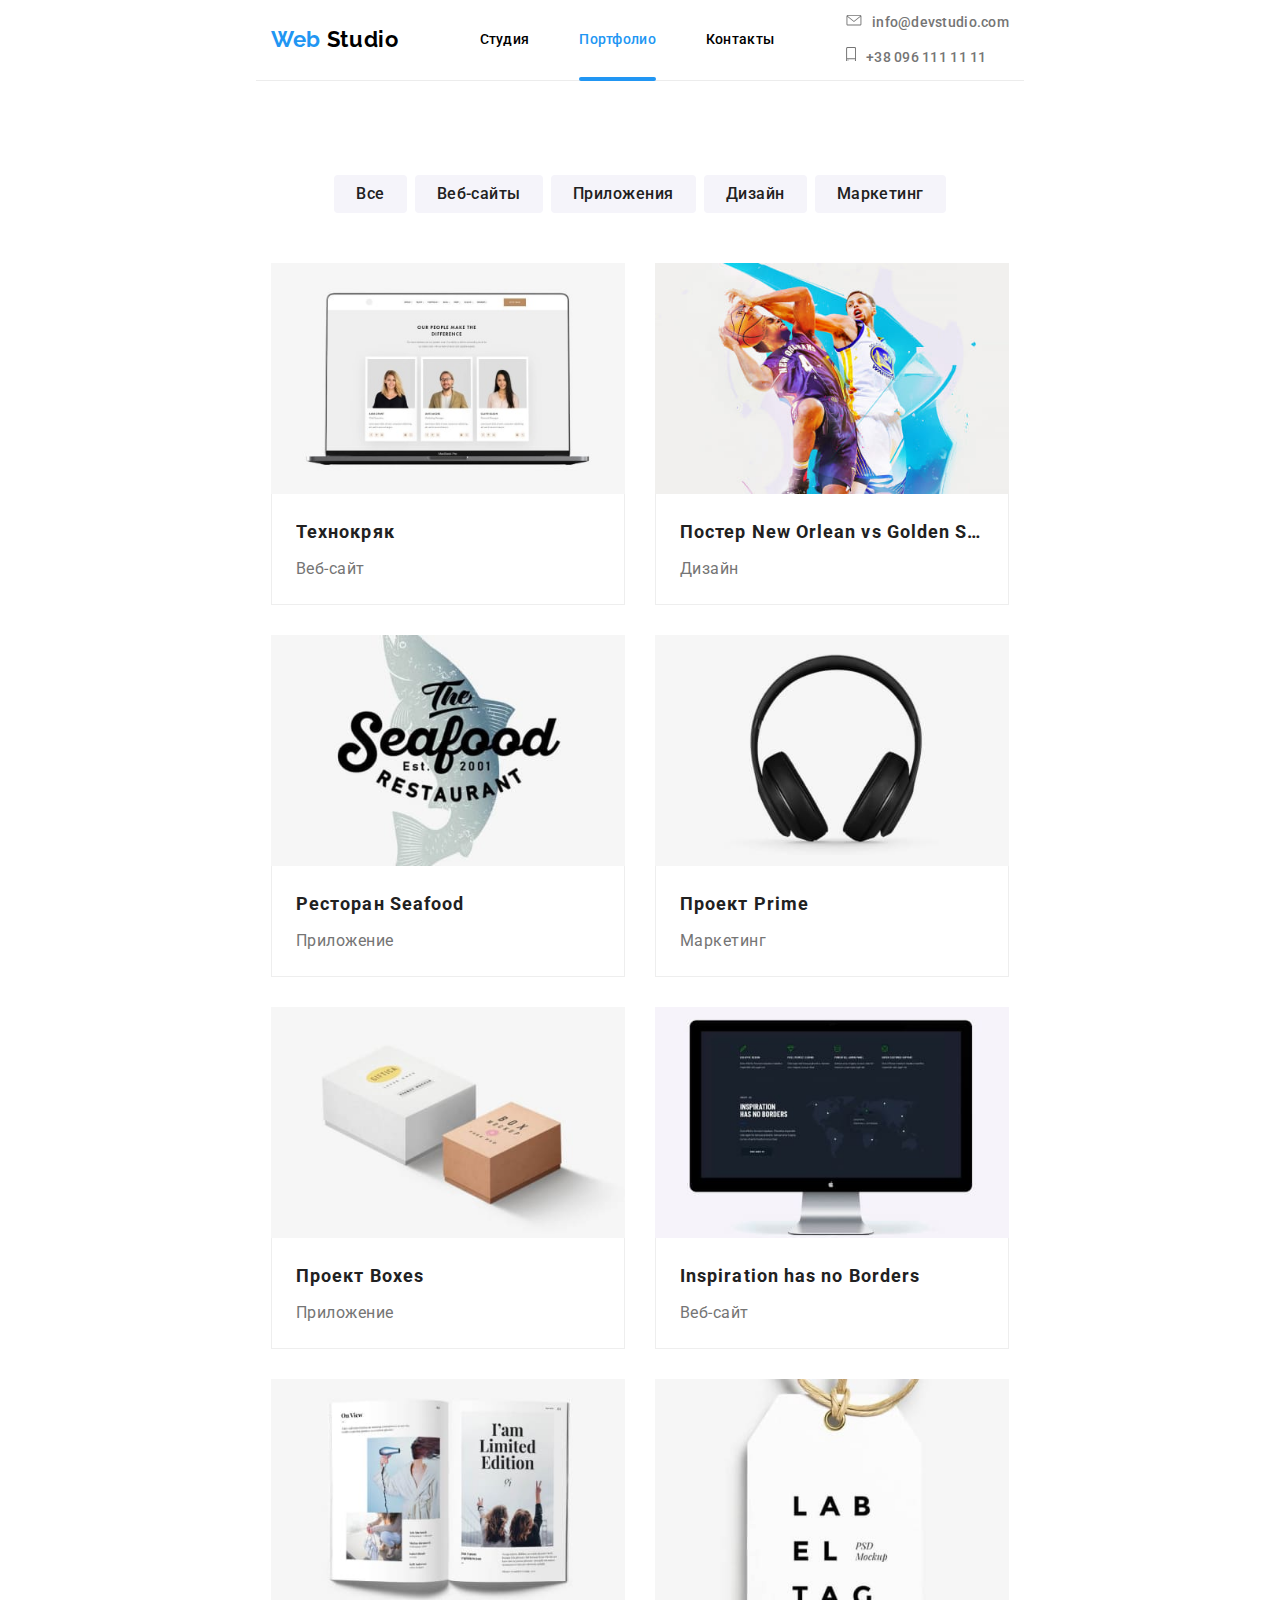
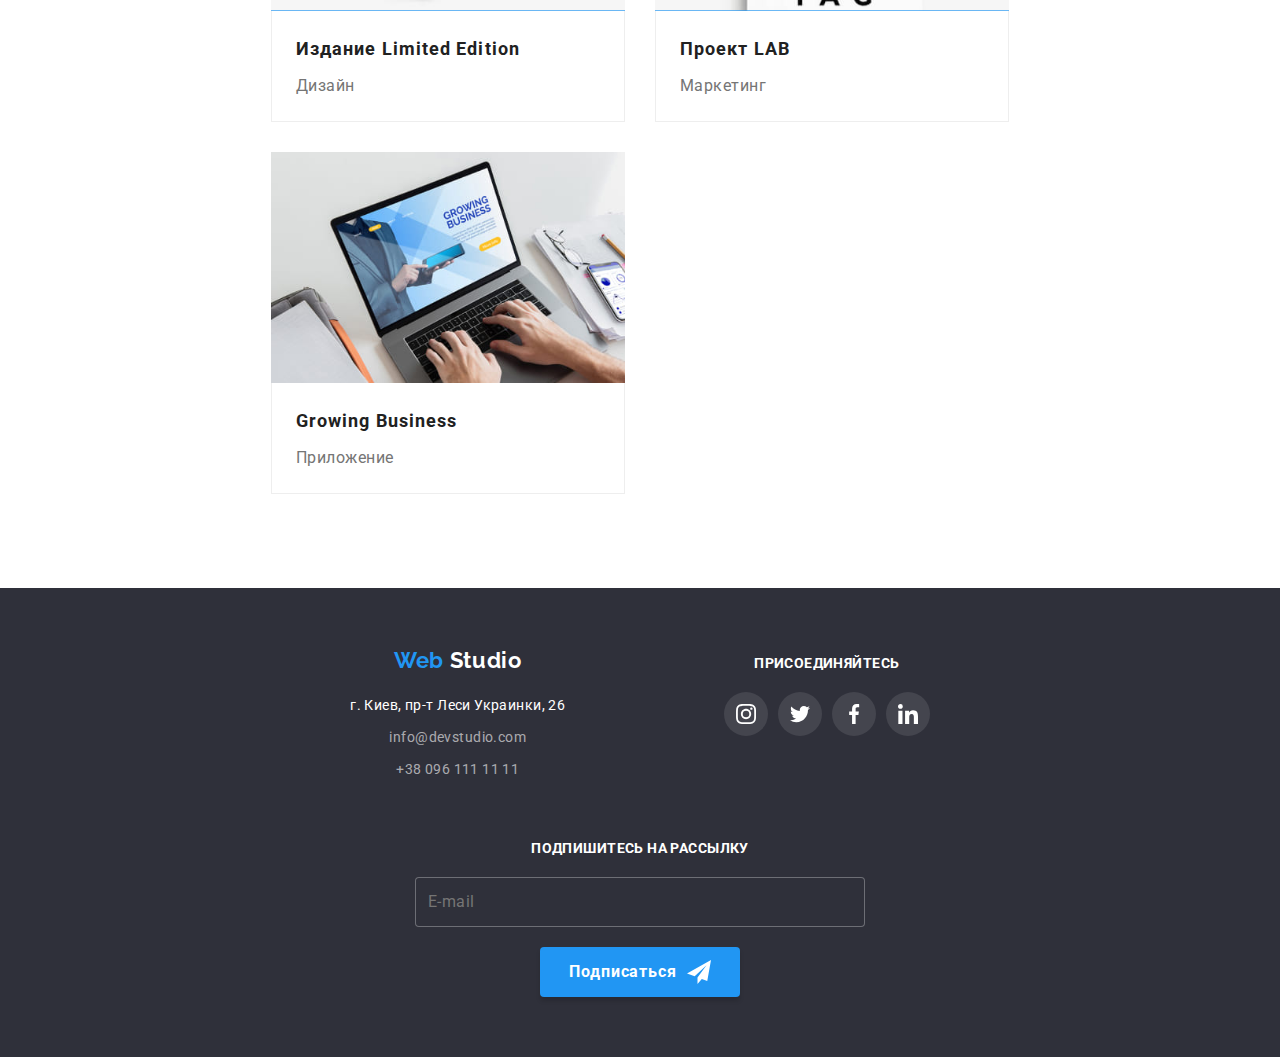
==== commit a71c4b9e: "Додає стилі для планшетної версії" ====
--- a/portfolio.html
+++ b/portfolio.html
@@ -280,7 +280,7 @@
         <form class="subscribe__form" action="#" method="POST">
           <label for="subscribe-email"></label>
           <input class="subscribe__input" type="email" id="subscribe-email" placeholder="E-mail">
-          <button class="subscribe__btn" type="button">Подписаться
+          <button class="subscribe__btn" type="submit">Подписаться
             <svg class="subscribe__icon" aria-label="icon-send" width="24" height="24">
               <use href="./images/symbol-defs.svg#icon_send"></use>
             </svg>
--- a/css/main.min.css
+++ b/css/main.min.css
@@ -1,2 +1,2 @@
-body{margin:0;font-family:roboto, sans-serif}img{display:block;max-width:100%}.connect__title,.subscribe__title{display:block;font-weight:bold;font-size:14px;line-height:1.14;letter-spacing:0.03em;text-transform:uppercase}.hero__btn,.subscribe__btn,.order-form__submit-btn{background-color:#2196f3;color:#fff;font-weight:700;font-size:16px;line-height:1.87;letter-spacing:0.06em;border:0;border-radius:4px;-webkit-box-shadow:0px 4px 4px rgba(0,0,0,0.15);box-shadow:0px 4px 4px rgba(0,0,0,0.15);cursor:pointer}.header__container,.hero,.advantages__container,.works__container,.team__container,.clients__container,.footer__container,.gallery__container{margin:0 auto;padding:0 15px}@media screen and (min-width: 480px){.header__container,.hero,.advantages__container,.works__container,.team__container,.clients__container,.footer__container,.gallery__container{width:480px}}@media screen and (min-width: 768px){.header__container,.hero,.advantages__container,.works__container,.team__container,.clients__container,.footer__container,.gallery__container{width:768px}}.order-form__title,.order-form__comment-title{display:block;position:absolute;font-weight:400;font-size:14px;line-height:16px;letter-spacing:0.01em;color:#757575;-webkit-transition:250ms cubic-bezier(0.4, 0, 0.2, 1);transition:250ms cubic-bezier(0.4, 0, 0.2, 1)}.works__header,.team__header,.clients__header{margin:0 auto 30px auto;text-align:center;color:#212121;font-weight:700;font-size:36px;letter-spacing:0.03em}@media screen and (min-width: 1200px){.works__header,.team__header,.clients__header{margin-bottom:50px}}.advantages,.works,.team,.clients,.gallery{padding:94px 0}@media screen and (max-width: 1599px){.advantages,.works,.team,.clients,.gallery{padding:60px 0}}.social-list__icon,.connect__icon{display:block;width:20px;height:20px;fill:currentColor}.social-list__link,.connect__link{display:block;padding:12px 12px;border:0;border-radius:50%}.header__container .logo,.footer__address .logo{font-family:raleway;color:#2196f3;font-weight:700;font-size:22px;line-height:1.18;letter-spacing:0.03em;text-decoration:none}.advantages__header,.order-form__checkbox{position:absolute;clip:rect(0 0 0 0);width:1px;height:1px;margin:-1px}.header--portfolio{border-bottom:1px solid #ececec}.header__container{padding:16px 15px;position:relative;display:-webkit-box;display:-ms-flexbox;display:flex;-webkit-box-align:center;-ms-flex-align:center;align-items:center;border-bottom:1px solid #ececec}.header__container .logo__studio{color:#000000}.menu-button{display:inline-block;margin-left:auto;padding:0;border:0;background-color:#fff;cursor:pointer}.menu-button:hover,.menu-button:focus{fill:#2196f3}@media screen and (min-width: 768px){.menu-button{display:none}}.menu-button .icon-cross{display:none}.menu-button.is-open .icon-cross{display:block}.menu-button.is-open .icon-menu{display:none}.menu-icon{-webkit-transition:250ms cubic-bezier(0.4, 0, 0.2, 1);transition:250ms cubic-bezier(0.4, 0, 0.2, 1)}.menu-container{position:relative;display:-webkit-box;display:-ms-flexbox;display:flex;z-index:2}@media screen and (max-width: 767px){.menu-container{display:none;position:absolute;top:100%;left:0;width:100%;padding:60px 0;background-color:#fff;border-top:1px solid #ececec;-webkit-box-shadow:0px 1px 3px rgba(0,0,0,0.16),0px 2px 4px rgba(0,0,0,0.08),0px 4px 8px rgba(0,0,0,0.04);box-shadow:0px 1px 3px rgba(0,0,0,0.16),0px 2px 4px rgba(0,0,0,0.08),0px 4px 8px rgba(0,0,0,0.04)}.menu-container.is-open{display:block}}.header-nav__list{list-style-type:none;margin:0;text-align:center;margin-bottom:60px;padding:0}.header-nav__item{display:block}.header-nav__item:not(:last-child){margin-bottom:40px}.header-nav__link{position:relative;display:inline-block;padding:8px 0;color:var(--dark-gray-color);font-weight:500;font-size:14px;line-height:1.14;letter-spacing:0.02em;text-decoration:none;-webkit-transition:color 250ms cubic-bezier(0.4, 0, 0.2, 1);transition:color 250ms cubic-bezier(0.4, 0, 0.2, 1)}.header-nav__link:hover,.header-nav__link:focus,.header-nav__link--current{color:#2196f3}.header-nav__link--current::before{position:absolute;content:"";display:block;width:100%;height:4px;bottom:0;left:0;background-color:#2196f3;border-radius:2px;-webkit-transition:250ms cubic-bezier(0.4, 0, 0.2, 1);transition:250ms cubic-bezier(0.4, 0, 0.2, 1)}.header-address{display:block}.header-address__link{display:block;margin:0 0 16px 0;text-align:center;color:#757575;font-style:normal;font-weight:500;font-size:14px;line-height:1.14;letter-spacing:0.02em;text-decoration:none;-webkit-transition:color 250ms cubic-bezier(0.4, 0, 0.2, 1);transition:color 250ms cubic-bezier(0.4, 0, 0.2, 1)}.header-address__link:hover,.header-address__link:focus{color:#2196f3}.header-address__icon{margin-right:10px;fill:currentColor;-webkit-transition:fill 250ms cubic-bezier(0.4, 0, 0.2, 1);transition:fill 250ms cubic-bezier(0.4, 0, 0.2, 1)}.hero{padding:118px 15px;text-align:center;background-color:rgba(47,48,58,0.8);background-image:-webkit-gradient(linear, left top, left bottom, from(rgba(47,48,58,0.8)), to(rgba(47,48,58,0.8))),url(../images/hero-mobile.jpg);background-image:linear-gradient(rgba(47,48,58,0.8), rgba(47,48,58,0.8)),url(../images/hero-mobile.jpg);background-repeat:no-repeat;background-size:cover}@media screen and (min-width: 768px) and (max-width: 1199px){.hero{padding:118px 204px;background-image:-webkit-gradient(linear, left top, left bottom, from(rgba(47,48,58,0.8)), to(rgba(47,48,58,0.8))),url(../images/hero-tablet.jpg);background-image:linear-gradient(rgba(47,48,58,0.8), rgba(47,48,58,0.8)),url(../images/hero-tablet.jpg)}}@media screen and (min-width: 1200px) and (max-width: 1600px){.hero{background-image:-webkit-gradient(linear, left top, left bottom, from(rgba(47,48,58,0.8)), to(rgba(47,48,58,0.8))),url(../images/header-img.jpg);background-image:linear-gradient(rgba(47,48,58,0.8), rgba(47,48,58,0.8)),url(../images/header-img.jpg)}}.hero__header{margin:0 0 30px 0;color:#fff;font-weight:900;font-size:44px;line-height:1.36;letter-spacing:0.06em;text-transform:uppercase}@media screen and (max-width: 1599px){.hero__header{font-weight:900;font-size:26px;line-height:1.62}}.hero__btn{display:inline-block;padding:10px 32px;text-align:center}.advantages__list{padding:0;margin:0}.advantages__item{display:block;margin-bottom:30px}.advantages__icon-box{margin-bottom:30px;height:120px;padding:25px 100px;background-color:#f5f4fa;border-radius:4px;text-align:center}.advantages__icon{width:70px;height:70px}.advantages__title{margin:0 0 10px 0;color:#212121;font-weight:700;font-size:14px;line-height:1.14;letter-spacing:0.03em;text-transform:uppercase;text-align:center}@media screen and (min-width: 768px){.advantages__title{text-align:left}}.advantages__description{margin:0;color:#757575;font-weight:400;font-size:14px;line-height:1.71;letter-spacing:0.03em}.works{display:none}@media screen and (min-width: 1200px){.works{display:block}}.works__list{margin:0;padding:0;-webkit-box-pack:justify;-ms-flex-pack:justify;justify-content:space-between;list-style-type:none}.works__item{position:relative;width:calc((100% - 60px) / 3)}.works__title{position:absolute;bottom:0;width:100%;margin:0;padding:27px 0;text-align:center;background-color:rgba(47,48,58,0.8);color:#fff;font-weight:700;font-size:14px;line-height:1.14;letter-spacing:0.03em;text-transform:uppercase}.team{background-color:#f5f4fa}.team__list{margin:0;padding:0;list-style-type:none}.team__item{padding-bottom:24px;text-align:center;background-color:#fff;-webkit-box-shadow:0px 2px 1px rgba(0,0,0,0.2),0px 1px 1px rgba(0,0,0,0.14),0px 1px 3px rgba(0,0,0,0.12);box-shadow:0px 2px 1px rgba(0,0,0,0.2),0px 1px 1px rgba(0,0,0,0.14),0px 1px 3px rgba(0,0,0,0.12);border-radius:0px 0px 4px 4px}.team__item:not(:last-child){margin-bottom:30px}.team__name{margin:30px 0 0 0;color:#212121;font-weight:500;font-size:16px;line-height:1.19;letter-spacing:0.03em}.team__profession{margin:10px 0 0 0;padding:0;color:#757575;font-weight:400;font-size:16px;line-height:1.19;letter-spacing:0.03em}.social-list{padding:0;margin-top:16px;display:-webkit-box;display:-ms-flexbox;display:flex;-webkit-box-pack:center;-ms-flex-pack:center;justify-content:center;list-style-type:none}.social-list__link{text-align:center;color:#afb1b8;-webkit-transition:250ms cubic-bezier(0.4, 0, 0.2, 1);transition:250ms cubic-bezier(0.4, 0, 0.2, 1)}.social-list__link:not(:last-child){margin-right:10px}.social-list__link:hover,.social-list__link:focus{background-color:#2196f3;color:#fff}.clients__list{display:-webkit-box;display:-ms-flexbox;display:flex;-ms-flex-wrap:wrap;flex-wrap:wrap;list-style-type:none;margin:-15px;padding:0}.clients__item{margin:15px;padding:0;width:calc((100% - 60px) / 2)}.clients__link{display:-webkit-box;display:-ms-flexbox;display:flex;-webkit-box-pack:center;-ms-flex-pack:center;justify-content:center;-webkit-box-align:center;-ms-flex-align:center;align-items:center;margin:0;height:90px;border:1px solid #afb1b8;border-radius:4px;color:#afb1b8;-webkit-transition:250ms cubic-bezier(0.4, 0, 0.2, 1);transition:250ms cubic-bezier(0.4, 0, 0.2, 1)}.clients__link:hover,.clients__linklink{border-color:#2196f3;color:#2196f3}.clients__icon{fill:currentColor}.footer{background-color:#2f303a;color:#fff;padding:60px 0;text-align:center}.footer__address{margin-bottom:60px}.footer__address .logo{display:block;margin-bottom:20px}.footer__address .logo__studio-white{color:#fff}.address{font-style:normal;text-align:center}.address__location{display:block;margin:0 0 8px 0;font-weight:400;font-size:14px;line-height:1.71;letter-spacing:0.03em}.address__link{display:block;color:rgba(255,255,255,0.6);font-weight:400;font-size:14px;line-height:1.71;letter-spacing:0.03em;text-decoration:none;-webkit-transition:250ms cubic-bezier(0.4, 0, 0.2, 1);transition:250ms cubic-bezier(0.4, 0, 0.2, 1)}.address__link:not(:last-child){margin-bottom:8px}.address__link:hover,.address__link:focus{color:#2196f3}.connect{display:block;margin-bottom:60px}.connect__title,.subscribe__title{margin-bottom:20px}.connect__list{display:-webkit-box;display:-ms-flexbox;display:flex;-webkit-box-pack:center;-ms-flex-pack:center;justify-content:center;margin:0;padding:0;list-style-type:none}.connect__item:not(:last-child){margin-right:10px}.connect__link{background-color:rgba(255,255,255,0.1);color:#fff;-webkit-transition:250ms cubic-bezier(0.4, 0, 0.2, 1);transition:250ms cubic-bezier(0.4, 0, 0.2, 1)}.connect__link:hover,.connect__link:focus{background-color:#2196f3}.subscribe__input{display:block;width:100%;margin-bottom:20px;padding:9px 12px;border:1px solid rgba(255,255,255,0.3);border-radius:4px;color:rgba(255,255,255,0.6);background-color:#2f303a;font-weight:400;font-size:16px;line-height:1.87;letter-spacing:0.03em;outline:none}.subscribe__btn{display:-webkit-inline-box;display:-ms-inline-flexbox;display:inline-flex;-webkit-box-align:center;-ms-flex-align:center;align-items:center;margin:0;width:200px;height:50px;align-items:center;-webkit-box-pack:center;-ms-flex-pack:center;justify-content:center}.subscribe__icon{margin-left:10px}.backdrop{position:fixed;top:0;left:0;width:100%;height:100%;padding:93px 15px;background-color:rgba(0,0,0,0.5);opacity:1;overflow-y:scroll;-webkit-transition:opacity 250ms cubic-bezier(0.4, 0, 0.2, 1);transition:opacity 250ms cubic-bezier(0.4, 0, 0.2, 1)}.backdrop.is-hidden{opacity:0;pointer-events:none}.backdrop.is-hidden .modal{-webkit-transform:translate(-50%, -50%) scale(1.1);transform:translate(-50%, -50%) scale(1.1)}.order-modal{padding:40px;-webkit-transition:250ms cubic-bezier(0.4, 0, 0.2, 1);transition:250ms cubic-bezier(0.4, 0, 0.2, 1);background-color:#fff;-webkit-box-shadow:0px 2px 1px rgba(0,0,0,0.2),0px 1px 1px rgba(0,0,0,0.14),0px 1px 3px rgba(0,0,0,0.12);box-shadow:0px 2px 1px rgba(0,0,0,0.2),0px 1px 1px rgba(0,0,0,0.14),0px 1px 3px rgba(0,0,0,0.12);border-radius:4px}@media screen and (max-width: 767px){.order-modal{position:relative;margin:0 auto;max-width:480px}}@media screen and (min-width: 768px){.order-modal{position:absolute;top:50%;left:50%;min-width:528px;-webkit-transform:translate(-50%, -50%) scale(1);transform:translate(-50%, -50%) scale(1)}}.order-modal__close-btn{display:-webkit-inline-box;display:-ms-inline-flexbox;display:inline-flex;position:absolute;top:8px;right:8px;width:30px;height:30px;padding:0;margin:0;-webkit-box-align:center;-ms-flex-align:center;align-items:center;-webkit-box-pack:center;-ms-flex-pack:center;justify-content:center;background-color:#fff;border:1px solid rgba(0,0,0,0.1);border-radius:50%}.order-modal__close-btn:hover,.order-modal__close-btn:focus{fill:#2196f3;cursor:pointer}.order-form{text-align:center}.order-form__content{display:block;margin-bottom:30px}.order-form__header{display:block;margin-bottom:30px;text-align:center;font-weight:700;font-size:20px;line-height:1.15;letter-spacing:0.03em;color:#212121}.order-form__form-field{position:relative;display:block}.order-form__form-field:not(:nth-last-of-type(2)){margin-bottom:28px}.order-form__form-field:nth-last-of-type(2){margin-bottom:20px}.order-form__input{display:block;width:100%;padding:12px 18px 12px 42px;border:1px solid rgba(33,33,33,0.2);border-radius:4px}.order-form__input:focus,.order-form__comment:focus{border:1px solid #2196f3;outline:0}.order-form__input:focus+.order-form__title{-webkit-transform:translate(-20px, -45px);transform:translate(-20px, -45px);color:#2196f3}.order-form__input:focus ~ .order-form__icon{fill:#2196f3}.order-form__input:not(:placeholder-shown)+.order-form__title{-webkit-transform:translateX(-20px) translateY(-45px);transform:translateX(-20px) translateY(-45px)}.order-form__title{top:50%;left:42px;-webkit-transform:translateY(-50%);transform:translateY(-50%)}.order-form__icon{display:block;position:absolute;left:16px;top:50%;-webkit-transform:translateY(-50%);transform:translateY(-50%);margin-right:8px;fill:currentColor;-webkit-transition:250ms cubic-bezier(0.4, 0, 0.2, 1);transition:250ms cubic-bezier(0.4, 0, 0.2, 1)}.order-form__comment{display:block;width:100%;padding:12px 16px 12px 16px;border:1px solid rgba(33,33,33,0.2);border-radius:4px;resize:none}.order-form__comment:not(:placeholder-shown)+.order-form__comment-title,.order-form__comment:focus+.order-form__comment-title{-webkit-transform:translateY(-35px);transform:translateY(-35px);color:#2196f3}.order-form__comment-title{top:12px;left:16px}.order-form__conditions{display:-webkit-box;display:-ms-flexbox;display:flex;-webkit-box-align:center;-ms-flex-align:center;align-items:center;-webkit-box-pack:center;-ms-flex-pack:center;justify-content:center;-ms-flex-wrap:wrap;flex-wrap:wrap}.order-form__checkbox:checked+.order-form__checkbox-custom{background-color:#2196f3;background-image:url(../images/checked.svg);border:0}.order-form__checkbox-custom{display:block;width:15px;height:15px;margin-right:8px;border:2px solid #212121;border-radius:2px;background-origin:border-box}.order-form__conditions-title,.order-form__conditions-link{font-weight:400;font-size:14px;line-height:1.71;letter-spacing:0.03em}@media screen and (max-width: 1199px){.order-form__conditions-title,.order-form__conditions-link{display:inline-block;font-weight:normal;font-size:12px;line-height:1.17;letter-spacing:0.03em}}.order-form__conditions-title{color:#757575}.order-form__conditions-link{color:#2196f3}@media screen and (max-width: 476px){.order-form__conditions-link{margin-top:8px}}.order-form__submit-btn{padding:10px 55px}.filter{display:-webkit-box;display:-ms-flexbox;display:flex;-ms-flex-wrap:wrap;flex-wrap:wrap;padding:0;margin:0 0 50px 0;-webkit-box-pack:start;-ms-flex-pack:start;justify-content:start}@media screen and (max-width: 767px){.filter{margin-bottom:40px}}.filter__item{list-style-type:none}.filter__item:not(:last-child){margin-right:8px}.filter__item:not(:nth-last-of-type(-n+2)){margin-bottom:15px}.filter__btn{display:inline-block;background-color:#f5f4fa;color:#212121;font-weight:500;font-size:16px;line-height:1.62;text-align:center;letter-spacing:0.03em;padding:6px 22px;border:0;border-radius:4px;-webkit-transition:250ms cubic-bezier(0.4, 0, 0.2, 1);transition:250ms cubic-bezier(0.4, 0, 0.2, 1)}.filter__btn:hover,.filter__btn:focus{background-color:#2196f3;color:#fff;-webkit-box-shadow:0px 2px 2px rgba(0,0,0,0.12),0px 1px 2px rgba(0,0,0,0.08),0px 3px 1px rgba(0,0,0,0.1);box-shadow:0px 2px 2px rgba(0,0,0,0.12),0px 1px 2px rgba(0,0,0,0.08),0px 3px 1px rgba(0,0,0,0.1);cursor:pointer}.card-list{margin:-15px;padding:0;list-style-type:none}@media screen and (min-width: 768px){.card-list{display:-webkit-box;display:-ms-flexbox;display:flex;-ms-flex-wrap:wrap;flex-wrap:wrap;-webkit-box-align:start;-ms-flex-align:start;align-items:flex-start}}.card{padding:0;margin:15px}.card__link{padding:0;margin:0;display:block;text-decoration:none;-webkit-transition:250ms cubic-bezier(0.4, 0, 0.2, 1);transition:250ms cubic-bezier(0.4, 0, 0.2, 1)}.card__link:hover,.card__link:focus{-webkit-box-shadow:1px 4px 6px rgba(0,0,0,0.16),0px 4px 4px rgba(0,0,0,0.06),0px 1px 1px rgba(0,0,0,0.12);box-shadow:1px 4px 6px rgba(0,0,0,0.16),0px 4px 4px rgba(0,0,0,0.06),0px 1px 1px rgba(0,0,0,0.12)}.card__link:hover .card__description,.card__link:focus .card__description{-webkit-transform:translateY(0);transform:translateY(0)}.card__thumb{display:-webkit-box;display:-ms-flexbox;display:flex;position:relative;overflow:hidden}.card__text{padding:20px 24px;border:1px solid #eeeeee;border-top:0}.card__title{margin:0;color:#212121;font-weight:700;font-size:18px;line-height:2;letter-spacing:0.06em}.card__type{margin:4px 0 0 0;color:#757575;font-weight:400;font-size:16px;line-height:1.87;letter-spacing:0.03em}.card__description{position:absolute;-webkit-transform:translateY(100%);transform:translateY(100%);margin:0;padding:63px 24px;width:100%;height:100%;color:#fff;background-color:rgba(33,150,243,0.9);font-weight:400;font-size:18px;line-height:1.56;letter-spacing:0.03em;-webkit-transition:250ms cubic-bezier(0.4, 0, 0.2, 1);transition:250ms cubic-bezier(0.4, 0, 0.2, 1)}
+body{margin:0;font-family:roboto, sans-serif}img{display:block;max-width:100%}.connect__title,.subscribe__title{display:block;font-weight:bold;font-size:14px;line-height:1.14;letter-spacing:0.03em;text-transform:uppercase}.hero__btn,.subscribe__btn,.order-form__submit-btn{background-color:#2196f3;color:#fff;font-weight:700;font-size:16px;line-height:1.87;letter-spacing:0.06em;border:0;border-radius:4px;-webkit-box-shadow:0px 4px 4px rgba(0,0,0,0.15);box-shadow:0px 4px 4px rgba(0,0,0,0.15);cursor:pointer}.header__container,.hero,.advantages__container,.works__container,.team__container,.clients__container,.footer__container,.gallery__container{margin:0 auto;padding:0 15px}@media screen and (min-width: 480px){.header__container,.hero,.advantages__container,.works__container,.team__container,.clients__container,.footer__container,.gallery__container{width:480px}}@media screen and (min-width: 768px){.header__container,.hero,.advantages__container,.works__container,.team__container,.clients__container,.footer__container,.gallery__container{width:768px}}.order-form__title,.order-form__comment-title{display:block;position:absolute;font-weight:400;font-size:14px;line-height:16px;letter-spacing:0.01em;color:#757575;-webkit-transition:250ms cubic-bezier(0.4, 0, 0.2, 1);transition:250ms cubic-bezier(0.4, 0, 0.2, 1)}.works__header,.team__header,.clients__header{margin:0 auto 30px auto;text-align:center;color:#212121;font-weight:700;font-size:36px;letter-spacing:0.03em}@media screen and (min-width: 1200px){.works__header,.team__header,.clients__header{margin-bottom:50px}}.advantages,.works,.team,.clients,.gallery{padding:94px 0}@media screen and (max-width: 1199px){.advantages,.works,.team,.clients,.gallery{padding:60px 0}}.social-list__icon,.connect__icon{display:block;width:20px;height:20px;fill:currentColor}.social-list__link,.connect__link{display:block;padding:12px 12px;border:0;border-radius:50%}.header__container .logo,.footer__address .logo{font-family:raleway;color:#2196f3;font-weight:700;font-size:22px;line-height:1.18;letter-spacing:0.03em;text-decoration:none}.advantages__header,.order-form__checkbox{position:absolute;clip:rect(0 0 0 0);width:1px;height:1px;margin:-1px}.header--portfolio{border-bottom:1px solid #ececec}.header__container{position:relative;display:-webkit-box;display:-ms-flexbox;display:flex;-webkit-box-align:center;-ms-flex-align:center;align-items:center;-webkit-box-pack:justify;-ms-flex-pack:justify;justify-content:space-between;border-bottom:1px solid #ececec}@media screen and (max-width: 767px){.header__container{padding:16px 15px}}.header__container .logo__studio{color:#000000}.menu-button{display:inline-block;margin-left:auto;padding:0;border:0;background-color:#fff;cursor:pointer}.menu-button:hover,.menu-button:focus{fill:#2196f3}@media screen and (min-width: 768px){.menu-button{display:none}}.menu-button .icon-cross{display:none}.menu-button.is-open .icon-cross{display:block}.menu-button.is-open .icon-menu{display:none}.menu-icon{-webkit-transition:250ms cubic-bezier(0.4, 0, 0.2, 1);transition:250ms cubic-bezier(0.4, 0, 0.2, 1)}.menu-container{position:relative;display:-webkit-box;display:-ms-flexbox;display:flex;-webkit-box-pack:justify;-ms-flex-pack:justify;justify-content:space-between;-webkit-box-flex:1;-ms-flex-positive:1;flex-grow:1;margin-left:81px}@media screen and (max-width: 767px){.menu-container{display:none;position:absolute;top:100%;left:0;width:100%;margin:0;padding:60px 0;z-index:2;background-color:#fff;border-top:1px solid #ececec;-webkit-box-shadow:0px 1px 3px rgba(0,0,0,0.16),0px 2px 4px rgba(0,0,0,0.08),0px 4px 8px rgba(0,0,0,0.04);box-shadow:0px 1px 3px rgba(0,0,0,0.16),0px 2px 4px rgba(0,0,0,0.08),0px 4px 8px rgba(0,0,0,0.04)}.menu-container.is-open{display:block}}@media screen and (min-width: 768px){.header-nav{display:-webkit-box;display:-ms-flexbox;display:flex;-webkit-box-align:center;-ms-flex-align:center;align-items:center}}.header-nav__list{margin:0 0 60px 0;text-align:center;padding:0;list-style-type:none}@media screen and (min-width: 768px){.header-nav__list{display:-webkit-box;display:-ms-flexbox;display:flex;margin:0}}.header-nav__item{display:block}.header-nav__item:not(:last-child){margin-right:50px}@media screen and (max-width: 767px){.header-nav__item:not(:last-child){margin-right:0;margin-bottom:40px}}.header-nav__link{position:relative;display:inline-block;padding:32px 0;color:var(--dark-gray-color);font-weight:500;font-size:14px;line-height:1.14;letter-spacing:0.02em;text-decoration:none;-webkit-transition:color 250ms cubic-bezier(0.4, 0, 0.2, 1);transition:color 250ms cubic-bezier(0.4, 0, 0.2, 1)}@media screen and (max-width: 767px){.header-nav__link{padding:0}.header-nav__link--current{padding-bottom:8px}}.header-nav__link:hover,.header-nav__link:focus,.header-nav__link--current{color:#2196f3}.header-nav__link--current::before{position:absolute;content:"";display:block;width:100%;height:4px;bottom:-1px;left:0;background-color:#2196f3;border-radius:2px;-webkit-transition:250ms cubic-bezier(0.4, 0, 0.2, 1);transition:250ms cubic-bezier(0.4, 0, 0.2, 1)}.header-address{display:block}@media screen and (min-width: 768px){.header-address{display:-webkit-box;display:-ms-flexbox;display:flex;-webkit-box-orient:vertical;-webkit-box-direction:normal;-ms-flex-direction:column;flex-direction:column;-webkit-box-pack:center;-ms-flex-pack:center;justify-content:center;margin-left:auto}}.header-address__link{display:block;color:#757575;font-style:normal;font-weight:500;font-size:14px;line-height:1.14;letter-spacing:0.02em;text-decoration:none;-webkit-transition:color 250ms cubic-bezier(0.4, 0, 0.2, 1);transition:color 250ms cubic-bezier(0.4, 0, 0.2, 1)}.header-address__link:not(:last-child){margin:0 0 16px 0}.header-address__link:hover,.header-address__link:focus{color:#2196f3}@media screen and (max-width: 767px){.header-address__link{text-align:center}}.header-address__icon{margin-right:10px;fill:currentColor;-webkit-transition:fill 250ms cubic-bezier(0.4, 0, 0.2, 1);transition:fill 250ms cubic-bezier(0.4, 0, 0.2, 1)}.hero{padding:118px 15px;text-align:center;background-color:rgba(47,48,58,0.8);background-image:-webkit-gradient(linear, left top, left bottom, from(rgba(47,48,58,0.8)), to(rgba(47,48,58,0.8))),url(../images/hero/hero-mobile.jpg);background-image:linear-gradient(rgba(47,48,58,0.8), rgba(47,48,58,0.8)),url(../images/hero/hero-mobile.jpg);background-repeat:no-repeat;background-size:cover}@media screen and (min-width: 768px) and (max-width: 1199px){.hero{padding:118px 204px;background-image:-webkit-gradient(linear, left top, left bottom, from(rgba(47,48,58,0.8)), to(rgba(47,48,58,0.8))),url(../images/hero/hero-tablet.jpg);background-image:linear-gradient(rgba(47,48,58,0.8), rgba(47,48,58,0.8)),url(../images/hero/hero-tablet.jpg)}}@media screen and (min-width: 1200px) and (max-width: 1600px){.hero{background-image:-webkit-gradient(linear, left top, left bottom, from(rgba(47,48,58,0.8)), to(rgba(47,48,58,0.8))),url(../images/hero/hero-desktop.jpg);background-image:linear-gradient(rgba(47,48,58,0.8), rgba(47,48,58,0.8)),url(../images/hero/hero-desktop.jpg)}}.hero__header{margin:0 0 30px 0;color:#fff;font-weight:900;font-size:44px;line-height:1.36;letter-spacing:0.06em;text-transform:uppercase}@media screen and (max-width: 1599px){.hero__header{font-weight:900;font-size:26px;line-height:1.62}}.hero__btn{display:inline-block;padding:10px 32px;text-align:center}.advantages__list{padding:0;margin:-15px;display:-webkit-box;display:-ms-flexbox;display:flex;-ms-flex-wrap:wrap;flex-wrap:wrap}.advantages__item{display:block;margin:15px}@media screen and (min-width: 768px){.advantages__item{width:calc((100% - 60px) / 2)}}.advantages__icon-box{margin-bottom:30px;padding:25px 0;background-color:#f5f4fa;border-radius:4px;text-align:center}.advantages__icon{width:70px;height:70px}.advantages__title{margin:0 0 10px 0;color:#212121;font-weight:700;font-size:14px;line-height:1.14;letter-spacing:0.03em;text-transform:uppercase;text-align:center}@media screen and (min-width: 768px){.advantages__title{text-align:left}}.advantages__description{margin:0;color:#757575;font-weight:400;font-size:14px;line-height:1.71;letter-spacing:0.03em}.works{display:none}@media screen and (min-width: 1200px){.works{display:block}}.works__list{margin:0;padding:0;-webkit-box-pack:justify;-ms-flex-pack:justify;justify-content:space-between;list-style-type:none}.works__item{position:relative;width:calc((100% - 60px) / 3)}.works__title{position:absolute;bottom:0;width:100%;margin:0;padding:27px 0;text-align:center;background-color:rgba(47,48,58,0.8);color:#fff;font-weight:700;font-size:14px;line-height:1.14;letter-spacing:0.03em;text-transform:uppercase}.team{background-color:#f5f4fa}.team__list{padding:0;margin:-15px;display:-webkit-box;display:-ms-flexbox;display:flex;-ms-flex-wrap:wrap;flex-wrap:wrap}.team__item{display:block;margin:15px;padding-bottom:24px;text-align:center;background-color:#fff;-webkit-box-shadow:0px 2px 1px rgba(0,0,0,0.2),0px 1px 1px rgba(0,0,0,0.14),0px 1px 3px rgba(0,0,0,0.12);box-shadow:0px 2px 1px rgba(0,0,0,0.2),0px 1px 1px rgba(0,0,0,0.14),0px 1px 3px rgba(0,0,0,0.12);border-radius:0px 0px 4px 4px}@media screen and (min-width: 768px){.team__item{width:calc((100% - 60px) / 2)}}.team__name{margin:30px 0 0 0;color:#212121;font-weight:500;font-size:16px;line-height:1.19;letter-spacing:0.03em}.team__profession{margin:10px 0 0 0;padding:0;color:#757575;font-weight:400;font-size:16px;line-height:1.19;letter-spacing:0.03em}.social-list{padding:0;margin-top:16px;display:-webkit-box;display:-ms-flexbox;display:flex;-webkit-box-pack:center;-ms-flex-pack:center;justify-content:center;list-style-type:none}.social-list__link{text-align:center;color:#afb1b8;-webkit-transition:250ms cubic-bezier(0.4, 0, 0.2, 1);transition:250ms cubic-bezier(0.4, 0, 0.2, 1)}.social-list__link:not(:last-child){margin-right:10px}.social-list__link:hover,.social-list__link:focus{background-color:#2196f3;color:#fff}.clients__list{display:-webkit-box;display:-ms-flexbox;display:flex;-ms-flex-wrap:wrap;flex-wrap:wrap;margin:-15px;padding:0;list-style-type:none}.clients__item{margin:15px;padding:0;width:calc((100% - 60px) / 2)}@media screen and (min-width: 768px){.clients__item{width:calc((100% - 90px) / 3)}}.clients__link{display:-webkit-box;display:-ms-flexbox;display:flex;-webkit-box-pack:center;-ms-flex-pack:center;justify-content:center;-webkit-box-align:center;-ms-flex-align:center;align-items:center;margin:0;height:90px;border:1px solid #afb1b8;border-radius:4px;color:#afb1b8;-webkit-transition:250ms cubic-bezier(0.4, 0, 0.2, 1);transition:250ms cubic-bezier(0.4, 0, 0.2, 1)}.clients__link:hover,.clients__linklink{border-color:#2196f3;color:#2196f3}.clients__icon{fill:currentColor}.footer{background-color:#2f303a;color:#fff;padding:60px 0;text-align:center}.footer__container{display:-webkit-box;display:-ms-flexbox;display:flex;-ms-flex-wrap:wrap;flex-wrap:wrap;-ms-flex-pack:distribute;justify-content:space-around;-webkit-box-align:baseline;-ms-flex-align:baseline;align-items:baseline}@media screen and (max-width: 767px){.footer__container{display:block}}.footer__address{margin-bottom:60px}.footer__address .logo{display:block;margin-bottom:20px}.footer__address .logo__studio-white{color:#fff}.address{font-style:normal;text-align:center}.address__location{display:block;margin:0 0 8px 0;font-weight:400;font-size:14px;line-height:1.71;letter-spacing:0.03em}.address__link{display:block;color:rgba(255,255,255,0.6);font-weight:400;font-size:14px;line-height:1.71;letter-spacing:0.03em;text-decoration:none;-webkit-transition:250ms cubic-bezier(0.4, 0, 0.2, 1);transition:250ms cubic-bezier(0.4, 0, 0.2, 1)}.address__link:not(:last-child){margin-bottom:8px}.address__link:hover,.address__link:focus{color:#2196f3}.connect{display:block;margin-bottom:60px}.connect__title,.subscribe__title{margin-bottom:20px}.connect__list{display:-webkit-box;display:-ms-flexbox;display:flex;-webkit-box-pack:center;-ms-flex-pack:center;justify-content:center;margin:0;padding:0;list-style-type:none}.connect__item:not(:last-child){margin-right:10px}.connect__link{background-color:rgba(255,255,255,0.1);color:#fff;-webkit-transition:250ms cubic-bezier(0.4, 0, 0.2, 1);transition:250ms cubic-bezier(0.4, 0, 0.2, 1)}.connect__link:hover,.connect__link:focus{background-color:#2196f3}@media screen and (min-width: 768px){.subscribe{width:450px}}.subscribe__input{display:block;width:100%;margin-bottom:20px;padding:9px 12px;border:1px solid rgba(255,255,255,0.3);border-radius:4px;color:rgba(255,255,255,0.6);background-color:#2f303a;font-weight:400;font-size:16px;line-height:1.87;letter-spacing:0.03em;outline:none}.subscribe__btn{display:-webkit-inline-box;display:-ms-inline-flexbox;display:inline-flex;-webkit-box-align:center;-ms-flex-align:center;align-items:center;margin:0;width:200px;height:50px;align-items:center;-webkit-box-pack:center;-ms-flex-pack:center;justify-content:center}.subscribe__icon{margin-left:10px}.backdrop{position:fixed;top:0;left:0;width:100%;height:100%;padding:93px 15px;background-color:rgba(0,0,0,0.5);opacity:1;overflow-y:scroll;-webkit-transition:opacity 250ms cubic-bezier(0.4, 0, 0.2, 1);transition:opacity 250ms cubic-bezier(0.4, 0, 0.2, 1)}.backdrop.is-hidden{opacity:0;pointer-events:none}.backdrop.is-hidden .modal{-webkit-transform:translate(-50%, -50%) scale(1.1);transform:translate(-50%, -50%) scale(1.1)}.order-modal{padding:40px;-webkit-transition:250ms cubic-bezier(0.4, 0, 0.2, 1);transition:250ms cubic-bezier(0.4, 0, 0.2, 1);background-color:#fff;-webkit-box-shadow:0px 2px 1px rgba(0,0,0,0.2),0px 1px 1px rgba(0,0,0,0.14),0px 1px 3px rgba(0,0,0,0.12);box-shadow:0px 2px 1px rgba(0,0,0,0.2),0px 1px 1px rgba(0,0,0,0.14),0px 1px 3px rgba(0,0,0,0.12);border-radius:4px}@media screen and (max-width: 767px){.order-modal{position:relative;margin:0 auto;max-width:480px}}@media screen and (min-width: 768px){.order-modal{position:absolute;top:50%;left:50%;min-width:528px;-webkit-transform:translate(-50%, -50%) scale(1);transform:translate(-50%, -50%) scale(1)}}.order-modal__close-btn{display:-webkit-inline-box;display:-ms-inline-flexbox;display:inline-flex;position:absolute;top:8px;right:8px;width:30px;height:30px;padding:0;margin:0;-webkit-box-align:center;-ms-flex-align:center;align-items:center;-webkit-box-pack:center;-ms-flex-pack:center;justify-content:center;background-color:#fff;border:1px solid rgba(0,0,0,0.1);border-radius:50%}.order-modal__close-btn:hover,.order-modal__close-btn:focus{fill:#2196f3;cursor:pointer}.order-form{text-align:center}.order-form__content{display:block;margin-bottom:30px}.order-form__header{display:block;margin-bottom:30px;text-align:center;font-weight:700;font-size:20px;line-height:1.15;letter-spacing:0.03em;color:#212121}.order-form__form-field{position:relative;display:block}.order-form__form-field:not(:nth-last-of-type(2)){margin-bottom:28px}.order-form__form-field:nth-last-of-type(2){margin-bottom:20px}.order-form__input{display:block;width:100%;padding:12px 18px 12px 42px;border:1px solid rgba(33,33,33,0.2);border-radius:4px}.order-form__input:focus,.order-form__comment:focus{border:1px solid #2196f3;outline:0}.order-form__input:focus+.order-form__title{-webkit-transform:translate(-20px, -45px);transform:translate(-20px, -45px);color:#2196f3}.order-form__input:focus ~ .order-form__icon{fill:#2196f3}.order-form__input:not(:placeholder-shown)+.order-form__title{-webkit-transform:translateX(-20px) translateY(-45px);transform:translateX(-20px) translateY(-45px)}.order-form__title{top:50%;left:42px;-webkit-transform:translateY(-50%);transform:translateY(-50%)}.order-form__icon{display:block;position:absolute;left:16px;top:50%;-webkit-transform:translateY(-50%);transform:translateY(-50%);margin-right:8px;fill:currentColor;-webkit-transition:250ms cubic-bezier(0.4, 0, 0.2, 1);transition:250ms cubic-bezier(0.4, 0, 0.2, 1)}.order-form__comment{display:block;width:100%;padding:12px 16px 12px 16px;border:1px solid rgba(33,33,33,0.2);border-radius:4px;resize:none}.order-form__comment:not(:placeholder-shown)+.order-form__comment-title,.order-form__comment:focus+.order-form__comment-title{-webkit-transform:translateY(-35px);transform:translateY(-35px);color:#2196f3}.order-form__comment-title{top:12px;left:16px}.order-form__conditions{display:-webkit-box;display:-ms-flexbox;display:flex;-webkit-box-align:center;-ms-flex-align:center;align-items:center;-webkit-box-pack:center;-ms-flex-pack:center;justify-content:center;-ms-flex-wrap:wrap;flex-wrap:wrap}.order-form__checkbox:checked+.order-form__checkbox-custom{background-color:#2196f3;background-image:url(../images/checked.svg);border:0}.order-form__checkbox-custom{display:block;width:15px;height:15px;margin-right:8px;border:2px solid #212121;border-radius:2px;background-origin:border-box}.order-form__conditions-title,.order-form__conditions-link{font-weight:400;font-size:14px;line-height:1.71;letter-spacing:0.03em}@media screen and (max-width: 1199px){.order-form__conditions-title,.order-form__conditions-link{display:inline-block;font-weight:normal;font-size:12px;line-height:1.17;letter-spacing:0.03em}}.order-form__conditions-title{color:#757575}.order-form__conditions-link{color:#2196f3}@media screen and (max-width: 476px){.order-form__conditions-link{margin-top:8px}}.order-form__submit-btn{padding:10px 55px}.filter{display:-webkit-box;display:-ms-flexbox;display:flex;-ms-flex-wrap:wrap;flex-wrap:wrap;padding:0;margin:0 0 50px 0;-webkit-box-pack:center;-ms-flex-pack:center;justify-content:center}@media screen and (max-width: 767px){.filter{margin-bottom:40px;-webkit-box-pack:start;-ms-flex-pack:start;justify-content:start}}.filter__item{list-style-type:none}.filter__item:not(:last-child){margin-right:8px}@media screen and (max-width: 767px){.filter__item:not(:nth-last-of-type(-n+2)){margin-bottom:15px}}.filter__btn{display:inline-block;background-color:#f5f4fa;color:#212121;font-weight:500;font-size:16px;line-height:1.62;text-align:center;letter-spacing:0.03em;padding:6px 22px;border:0;border-radius:4px;-webkit-transition:250ms cubic-bezier(0.4, 0, 0.2, 1);transition:250ms cubic-bezier(0.4, 0, 0.2, 1)}.filter__btn:hover,.filter__btn:focus{background-color:#2196f3;color:#fff;-webkit-box-shadow:0px 2px 2px rgba(0,0,0,0.12),0px 1px 2px rgba(0,0,0,0.08),0px 3px 1px rgba(0,0,0,0.1);box-shadow:0px 2px 2px rgba(0,0,0,0.12),0px 1px 2px rgba(0,0,0,0.08),0px 3px 1px rgba(0,0,0,0.1);cursor:pointer}.card-list{display:-webkit-box;display:-ms-flexbox;display:flex;-ms-flex-wrap:wrap;flex-wrap:wrap;margin:-15px;padding:0;list-style-type:none}.card{padding:0;margin:15px}@media screen and (min-width: 768px){.card{width:calc((100% - 60px) / 2)}}.card__link{padding:0;margin:0;display:block;text-decoration:none;-webkit-transition:250ms cubic-bezier(0.4, 0, 0.2, 1);transition:250ms cubic-bezier(0.4, 0, 0.2, 1)}.card__link:hover,.card__link:focus{-webkit-box-shadow:1px 4px 6px rgba(0,0,0,0.16),0px 4px 4px rgba(0,0,0,0.06),0px 1px 1px rgba(0,0,0,0.12);box-shadow:1px 4px 6px rgba(0,0,0,0.16),0px 4px 4px rgba(0,0,0,0.06),0px 1px 1px rgba(0,0,0,0.12)}.card__link:hover .card__description,.card__link:focus .card__description{-webkit-transform:translateY(0);transform:translateY(0)}.card__thumb{display:-webkit-box;display:-ms-flexbox;display:flex;position:relative;overflow:hidden}.card__text{padding:20px 24px;border:1px solid #eeeeee;border-top:0}.card__title{margin:0;color:#212121;font-weight:700;font-size:18px;line-height:2;letter-spacing:0.06em;white-space:nowrap;overflow:hidden;text-overflow:ellipsis}.card__type{margin:4px 0 0 0;color:#757575;font-weight:400;font-size:16px;line-height:1.87;letter-spacing:0.03em}.card__description{position:absolute;-webkit-transform:translateY(100%);transform:translateY(100%);margin:0;padding:63px 24px;width:100%;height:100%;color:#fff;background-color:rgba(33,150,243,0.9);font-weight:400;font-size:18px;line-height:1.56;letter-spacing:0.03em;-webkit-transition:250ms cubic-bezier(0.4, 0, 0.2, 1);transition:250ms cubic-bezier(0.4, 0, 0.2, 1)}
 /*# sourceMappingURL=main.min.css.map */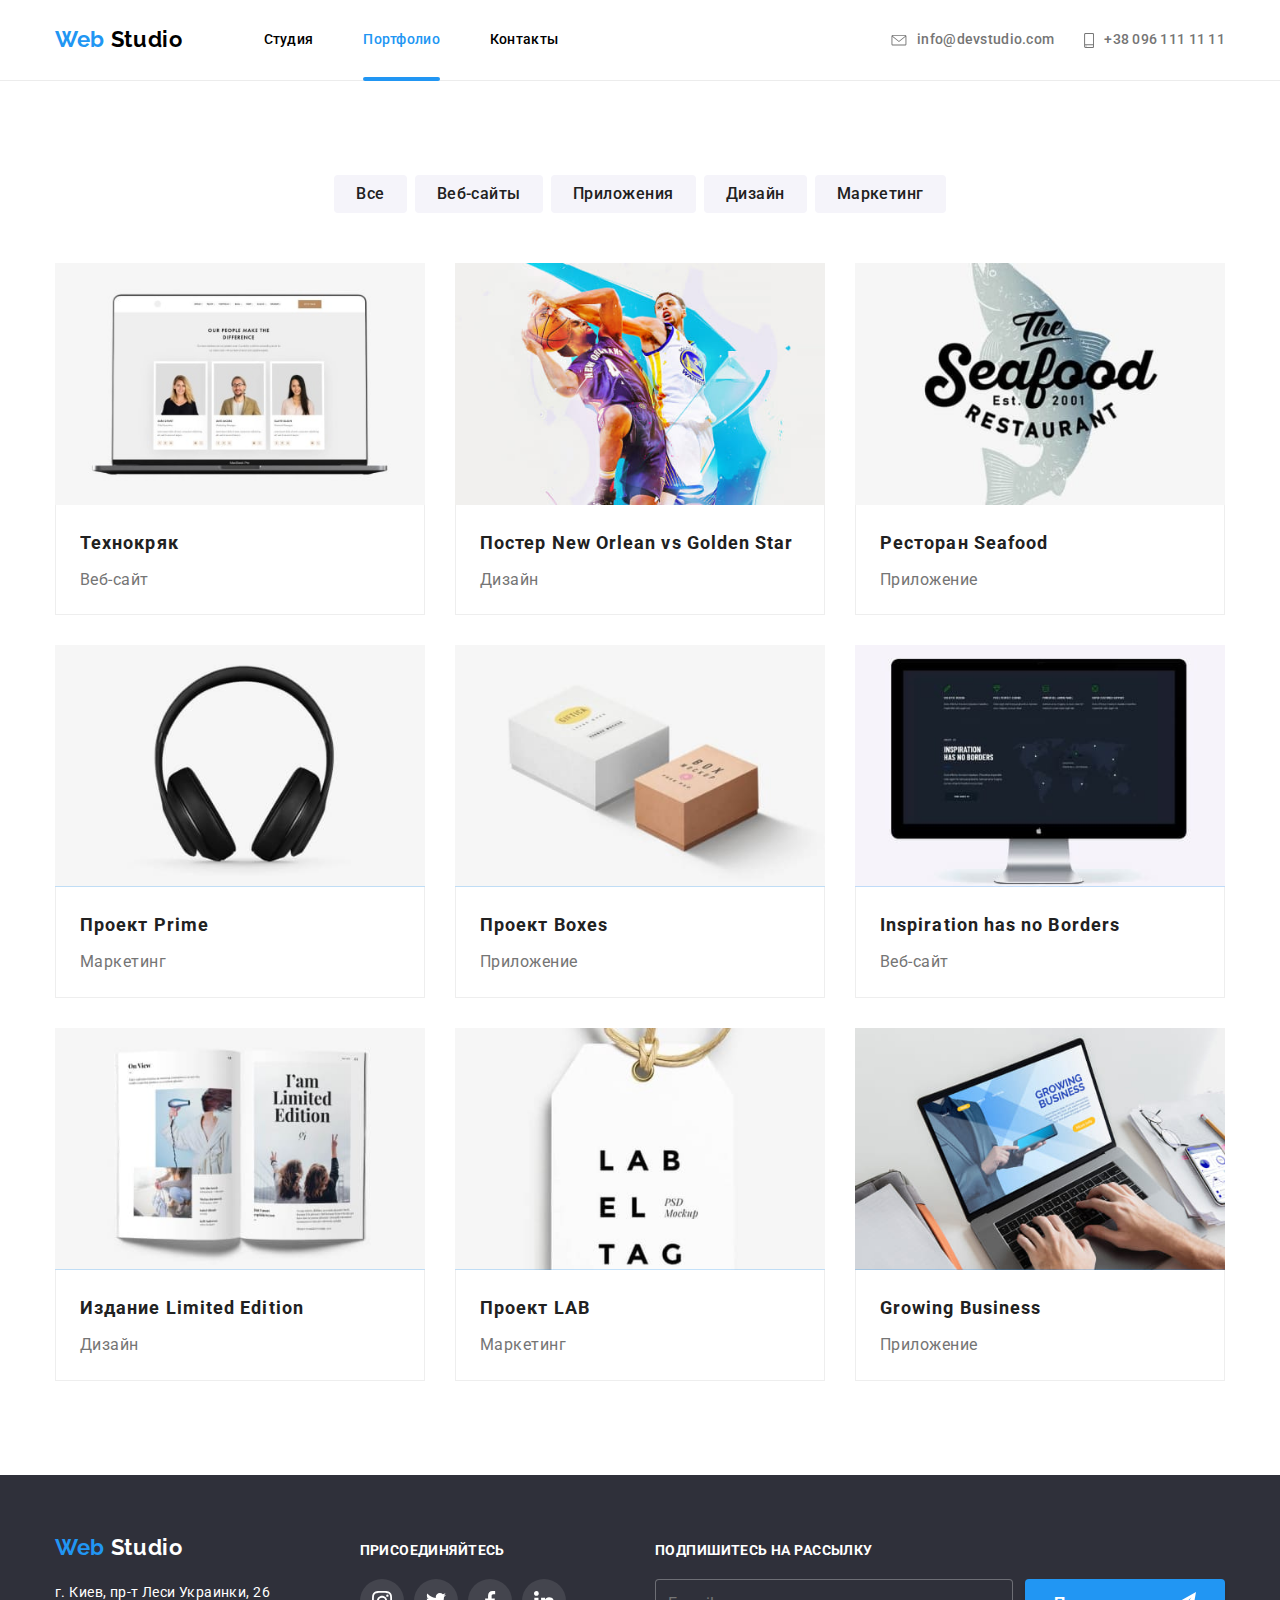
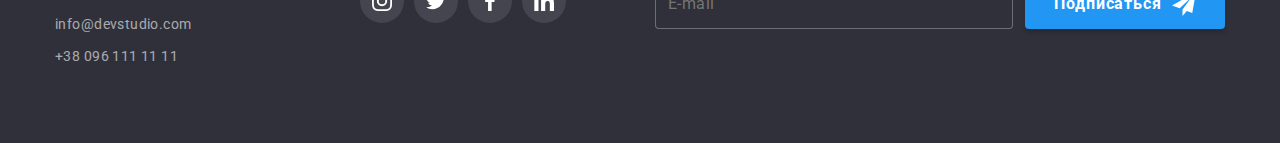
==== commit 0f7b3aeb: "Додає стилі для дусктопної версії" ====
--- a/portfolio.html
+++ b/portfolio.html
@@ -14,7 +14,7 @@
 
 <body>
   <!-- header -->
-  <header class="header">
+  <header class="header header--portfolio">
     <div class="header__container">
       <a class="logo" lang="en" href="./index.html">Web <span class="logo__studio">Studio</span></a>
       <button type="button" class="menu-button" aria-expanded="false" aria-controls="menu-container" data-menu-button>
--- a/css/main.min.css
+++ b/css/main.min.css
@@ -1,2 +1,2 @@
-body{margin:0;font-family:roboto, sans-serif}img{display:block;max-width:100%}.connect__title,.subscribe__title{display:block;font-weight:bold;font-size:14px;line-height:1.14;letter-spacing:0.03em;text-transform:uppercase}.hero__btn,.subscribe__btn,.order-form__submit-btn{background-color:#2196f3;color:#fff;font-weight:700;font-size:16px;line-height:1.87;letter-spacing:0.06em;border:0;border-radius:4px;-webkit-box-shadow:0px 4px 4px rgba(0,0,0,0.15);box-shadow:0px 4px 4px rgba(0,0,0,0.15);cursor:pointer}.header__container,.hero,.advantages__container,.works__container,.team__container,.clients__container,.footer__container,.gallery__container{margin:0 auto;padding:0 15px}@media screen and (min-width: 480px){.header__container,.hero,.advantages__container,.works__container,.team__container,.clients__container,.footer__container,.gallery__container{width:480px}}@media screen and (min-width: 768px){.header__container,.hero,.advantages__container,.works__container,.team__container,.clients__container,.footer__container,.gallery__container{width:768px}}.order-form__title,.order-form__comment-title{display:block;position:absolute;font-weight:400;font-size:14px;line-height:16px;letter-spacing:0.01em;color:#757575;-webkit-transition:250ms cubic-bezier(0.4, 0, 0.2, 1);transition:250ms cubic-bezier(0.4, 0, 0.2, 1)}.works__header,.team__header,.clients__header{margin:0 auto 30px auto;text-align:center;color:#212121;font-weight:700;font-size:36px;letter-spacing:0.03em}@media screen and (min-width: 1200px){.works__header,.team__header,.clients__header{margin-bottom:50px}}.advantages,.works,.team,.clients,.gallery{padding:94px 0}@media screen and (max-width: 1199px){.advantages,.works,.team,.clients,.gallery{padding:60px 0}}.social-list__icon,.connect__icon{display:block;width:20px;height:20px;fill:currentColor}.social-list__link,.connect__link{display:block;padding:12px 12px;border:0;border-radius:50%}.header__container .logo,.footer__address .logo{font-family:raleway;color:#2196f3;font-weight:700;font-size:22px;line-height:1.18;letter-spacing:0.03em;text-decoration:none}.advantages__header,.order-form__checkbox{position:absolute;clip:rect(0 0 0 0);width:1px;height:1px;margin:-1px}.header--portfolio{border-bottom:1px solid #ececec}.header__container{position:relative;display:-webkit-box;display:-ms-flexbox;display:flex;-webkit-box-align:center;-ms-flex-align:center;align-items:center;-webkit-box-pack:justify;-ms-flex-pack:justify;justify-content:space-between;border-bottom:1px solid #ececec}@media screen and (max-width: 767px){.header__container{padding:16px 15px}}.header__container .logo__studio{color:#000000}.menu-button{display:inline-block;margin-left:auto;padding:0;border:0;background-color:#fff;cursor:pointer}.menu-button:hover,.menu-button:focus{fill:#2196f3}@media screen and (min-width: 768px){.menu-button{display:none}}.menu-button .icon-cross{display:none}.menu-button.is-open .icon-cross{display:block}.menu-button.is-open .icon-menu{display:none}.menu-icon{-webkit-transition:250ms cubic-bezier(0.4, 0, 0.2, 1);transition:250ms cubic-bezier(0.4, 0, 0.2, 1)}.menu-container{position:relative;display:-webkit-box;display:-ms-flexbox;display:flex;-webkit-box-pack:justify;-ms-flex-pack:justify;justify-content:space-between;-webkit-box-flex:1;-ms-flex-positive:1;flex-grow:1;margin-left:81px}@media screen and (max-width: 767px){.menu-container{display:none;position:absolute;top:100%;left:0;width:100%;margin:0;padding:60px 0;z-index:2;background-color:#fff;border-top:1px solid #ececec;-webkit-box-shadow:0px 1px 3px rgba(0,0,0,0.16),0px 2px 4px rgba(0,0,0,0.08),0px 4px 8px rgba(0,0,0,0.04);box-shadow:0px 1px 3px rgba(0,0,0,0.16),0px 2px 4px rgba(0,0,0,0.08),0px 4px 8px rgba(0,0,0,0.04)}.menu-container.is-open{display:block}}@media screen and (min-width: 768px){.header-nav{display:-webkit-box;display:-ms-flexbox;display:flex;-webkit-box-align:center;-ms-flex-align:center;align-items:center}}.header-nav__list{margin:0 0 60px 0;text-align:center;padding:0;list-style-type:none}@media screen and (min-width: 768px){.header-nav__list{display:-webkit-box;display:-ms-flexbox;display:flex;margin:0}}.header-nav__item{display:block}.header-nav__item:not(:last-child){margin-right:50px}@media screen and (max-width: 767px){.header-nav__item:not(:last-child){margin-right:0;margin-bottom:40px}}.header-nav__link{position:relative;display:inline-block;padding:32px 0;color:var(--dark-gray-color);font-weight:500;font-size:14px;line-height:1.14;letter-spacing:0.02em;text-decoration:none;-webkit-transition:color 250ms cubic-bezier(0.4, 0, 0.2, 1);transition:color 250ms cubic-bezier(0.4, 0, 0.2, 1)}@media screen and (max-width: 767px){.header-nav__link{padding:0}.header-nav__link--current{padding-bottom:8px}}.header-nav__link:hover,.header-nav__link:focus,.header-nav__link--current{color:#2196f3}.header-nav__link--current::before{position:absolute;content:"";display:block;width:100%;height:4px;bottom:-1px;left:0;background-color:#2196f3;border-radius:2px;-webkit-transition:250ms cubic-bezier(0.4, 0, 0.2, 1);transition:250ms cubic-bezier(0.4, 0, 0.2, 1)}.header-address{display:block}@media screen and (min-width: 768px){.header-address{display:-webkit-box;display:-ms-flexbox;display:flex;-webkit-box-orient:vertical;-webkit-box-direction:normal;-ms-flex-direction:column;flex-direction:column;-webkit-box-pack:center;-ms-flex-pack:center;justify-content:center;margin-left:auto}}.header-address__link{display:block;color:#757575;font-style:normal;font-weight:500;font-size:14px;line-height:1.14;letter-spacing:0.02em;text-decoration:none;-webkit-transition:color 250ms cubic-bezier(0.4, 0, 0.2, 1);transition:color 250ms cubic-bezier(0.4, 0, 0.2, 1)}.header-address__link:not(:last-child){margin:0 0 16px 0}.header-address__link:hover,.header-address__link:focus{color:#2196f3}@media screen and (max-width: 767px){.header-address__link{text-align:center}}.header-address__icon{margin-right:10px;fill:currentColor;-webkit-transition:fill 250ms cubic-bezier(0.4, 0, 0.2, 1);transition:fill 250ms cubic-bezier(0.4, 0, 0.2, 1)}.hero{padding:118px 15px;text-align:center;background-color:rgba(47,48,58,0.8);background-image:-webkit-gradient(linear, left top, left bottom, from(rgba(47,48,58,0.8)), to(rgba(47,48,58,0.8))),url(../images/hero/hero-mobile.jpg);background-image:linear-gradient(rgba(47,48,58,0.8), rgba(47,48,58,0.8)),url(../images/hero/hero-mobile.jpg);background-repeat:no-repeat;background-size:cover}@media screen and (min-width: 768px) and (max-width: 1199px){.hero{padding:118px 204px;background-image:-webkit-gradient(linear, left top, left bottom, from(rgba(47,48,58,0.8)), to(rgba(47,48,58,0.8))),url(../images/hero/hero-tablet.jpg);background-image:linear-gradient(rgba(47,48,58,0.8), rgba(47,48,58,0.8)),url(../images/hero/hero-tablet.jpg)}}@media screen and (min-width: 1200px) and (max-width: 1600px){.hero{background-image:-webkit-gradient(linear, left top, left bottom, from(rgba(47,48,58,0.8)), to(rgba(47,48,58,0.8))),url(../images/hero/hero-desktop.jpg);background-image:linear-gradient(rgba(47,48,58,0.8), rgba(47,48,58,0.8)),url(../images/hero/hero-desktop.jpg)}}.hero__header{margin:0 0 30px 0;color:#fff;font-weight:900;font-size:44px;line-height:1.36;letter-spacing:0.06em;text-transform:uppercase}@media screen and (max-width: 1599px){.hero__header{font-weight:900;font-size:26px;line-height:1.62}}.hero__btn{display:inline-block;padding:10px 32px;text-align:center}.advantages__list{padding:0;margin:-15px;display:-webkit-box;display:-ms-flexbox;display:flex;-ms-flex-wrap:wrap;flex-wrap:wrap}.advantages__item{display:block;margin:15px}@media screen and (min-width: 768px){.advantages__item{width:calc((100% - 60px) / 2)}}.advantages__icon-box{margin-bottom:30px;padding:25px 0;background-color:#f5f4fa;border-radius:4px;text-align:center}.advantages__icon{width:70px;height:70px}.advantages__title{margin:0 0 10px 0;color:#212121;font-weight:700;font-size:14px;line-height:1.14;letter-spacing:0.03em;text-transform:uppercase;text-align:center}@media screen and (min-width: 768px){.advantages__title{text-align:left}}.advantages__description{margin:0;color:#757575;font-weight:400;font-size:14px;line-height:1.71;letter-spacing:0.03em}.works{display:none}@media screen and (min-width: 1200px){.works{display:block}}.works__list{margin:0;padding:0;-webkit-box-pack:justify;-ms-flex-pack:justify;justify-content:space-between;list-style-type:none}.works__item{position:relative;width:calc((100% - 60px) / 3)}.works__title{position:absolute;bottom:0;width:100%;margin:0;padding:27px 0;text-align:center;background-color:rgba(47,48,58,0.8);color:#fff;font-weight:700;font-size:14px;line-height:1.14;letter-spacing:0.03em;text-transform:uppercase}.team{background-color:#f5f4fa}.team__list{padding:0;margin:-15px;display:-webkit-box;display:-ms-flexbox;display:flex;-ms-flex-wrap:wrap;flex-wrap:wrap}.team__item{display:block;margin:15px;padding-bottom:24px;text-align:center;background-color:#fff;-webkit-box-shadow:0px 2px 1px rgba(0,0,0,0.2),0px 1px 1px rgba(0,0,0,0.14),0px 1px 3px rgba(0,0,0,0.12);box-shadow:0px 2px 1px rgba(0,0,0,0.2),0px 1px 1px rgba(0,0,0,0.14),0px 1px 3px rgba(0,0,0,0.12);border-radius:0px 0px 4px 4px}@media screen and (min-width: 768px){.team__item{width:calc((100% - 60px) / 2)}}.team__name{margin:30px 0 0 0;color:#212121;font-weight:500;font-size:16px;line-height:1.19;letter-spacing:0.03em}.team__profession{margin:10px 0 0 0;padding:0;color:#757575;font-weight:400;font-size:16px;line-height:1.19;letter-spacing:0.03em}.social-list{padding:0;margin-top:16px;display:-webkit-box;display:-ms-flexbox;display:flex;-webkit-box-pack:center;-ms-flex-pack:center;justify-content:center;list-style-type:none}.social-list__link{text-align:center;color:#afb1b8;-webkit-transition:250ms cubic-bezier(0.4, 0, 0.2, 1);transition:250ms cubic-bezier(0.4, 0, 0.2, 1)}.social-list__link:not(:last-child){margin-right:10px}.social-list__link:hover,.social-list__link:focus{background-color:#2196f3;color:#fff}.clients__list{display:-webkit-box;display:-ms-flexbox;display:flex;-ms-flex-wrap:wrap;flex-wrap:wrap;margin:-15px;padding:0;list-style-type:none}.clients__item{margin:15px;padding:0;width:calc((100% - 60px) / 2)}@media screen and (min-width: 768px){.clients__item{width:calc((100% - 90px) / 3)}}.clients__link{display:-webkit-box;display:-ms-flexbox;display:flex;-webkit-box-pack:center;-ms-flex-pack:center;justify-content:center;-webkit-box-align:center;-ms-flex-align:center;align-items:center;margin:0;height:90px;border:1px solid #afb1b8;border-radius:4px;color:#afb1b8;-webkit-transition:250ms cubic-bezier(0.4, 0, 0.2, 1);transition:250ms cubic-bezier(0.4, 0, 0.2, 1)}.clients__link:hover,.clients__linklink{border-color:#2196f3;color:#2196f3}.clients__icon{fill:currentColor}.footer{background-color:#2f303a;color:#fff;padding:60px 0;text-align:center}.footer__container{display:-webkit-box;display:-ms-flexbox;display:flex;-ms-flex-wrap:wrap;flex-wrap:wrap;-ms-flex-pack:distribute;justify-content:space-around;-webkit-box-align:baseline;-ms-flex-align:baseline;align-items:baseline}@media screen and (max-width: 767px){.footer__container{display:block}}.footer__address{margin-bottom:60px}.footer__address .logo{display:block;margin-bottom:20px}.footer__address .logo__studio-white{color:#fff}.address{font-style:normal;text-align:center}.address__location{display:block;margin:0 0 8px 0;font-weight:400;font-size:14px;line-height:1.71;letter-spacing:0.03em}.address__link{display:block;color:rgba(255,255,255,0.6);font-weight:400;font-size:14px;line-height:1.71;letter-spacing:0.03em;text-decoration:none;-webkit-transition:250ms cubic-bezier(0.4, 0, 0.2, 1);transition:250ms cubic-bezier(0.4, 0, 0.2, 1)}.address__link:not(:last-child){margin-bottom:8px}.address__link:hover,.address__link:focus{color:#2196f3}.connect{display:block;margin-bottom:60px}.connect__title,.subscribe__title{margin-bottom:20px}.connect__list{display:-webkit-box;display:-ms-flexbox;display:flex;-webkit-box-pack:center;-ms-flex-pack:center;justify-content:center;margin:0;padding:0;list-style-type:none}.connect__item:not(:last-child){margin-right:10px}.connect__link{background-color:rgba(255,255,255,0.1);color:#fff;-webkit-transition:250ms cubic-bezier(0.4, 0, 0.2, 1);transition:250ms cubic-bezier(0.4, 0, 0.2, 1)}.connect__link:hover,.connect__link:focus{background-color:#2196f3}@media screen and (min-width: 768px){.subscribe{width:450px}}.subscribe__input{display:block;width:100%;margin-bottom:20px;padding:9px 12px;border:1px solid rgba(255,255,255,0.3);border-radius:4px;color:rgba(255,255,255,0.6);background-color:#2f303a;font-weight:400;font-size:16px;line-height:1.87;letter-spacing:0.03em;outline:none}.subscribe__btn{display:-webkit-inline-box;display:-ms-inline-flexbox;display:inline-flex;-webkit-box-align:center;-ms-flex-align:center;align-items:center;margin:0;width:200px;height:50px;align-items:center;-webkit-box-pack:center;-ms-flex-pack:center;justify-content:center}.subscribe__icon{margin-left:10px}.backdrop{position:fixed;top:0;left:0;width:100%;height:100%;padding:93px 15px;background-color:rgba(0,0,0,0.5);opacity:1;overflow-y:scroll;-webkit-transition:opacity 250ms cubic-bezier(0.4, 0, 0.2, 1);transition:opacity 250ms cubic-bezier(0.4, 0, 0.2, 1)}.backdrop.is-hidden{opacity:0;pointer-events:none}.backdrop.is-hidden .modal{-webkit-transform:translate(-50%, -50%) scale(1.1);transform:translate(-50%, -50%) scale(1.1)}.order-modal{padding:40px;-webkit-transition:250ms cubic-bezier(0.4, 0, 0.2, 1);transition:250ms cubic-bezier(0.4, 0, 0.2, 1);background-color:#fff;-webkit-box-shadow:0px 2px 1px rgba(0,0,0,0.2),0px 1px 1px rgba(0,0,0,0.14),0px 1px 3px rgba(0,0,0,0.12);box-shadow:0px 2px 1px rgba(0,0,0,0.2),0px 1px 1px rgba(0,0,0,0.14),0px 1px 3px rgba(0,0,0,0.12);border-radius:4px}@media screen and (max-width: 767px){.order-modal{position:relative;margin:0 auto;max-width:480px}}@media screen and (min-width: 768px){.order-modal{position:absolute;top:50%;left:50%;min-width:528px;-webkit-transform:translate(-50%, -50%) scale(1);transform:translate(-50%, -50%) scale(1)}}.order-modal__close-btn{display:-webkit-inline-box;display:-ms-inline-flexbox;display:inline-flex;position:absolute;top:8px;right:8px;width:30px;height:30px;padding:0;margin:0;-webkit-box-align:center;-ms-flex-align:center;align-items:center;-webkit-box-pack:center;-ms-flex-pack:center;justify-content:center;background-color:#fff;border:1px solid rgba(0,0,0,0.1);border-radius:50%}.order-modal__close-btn:hover,.order-modal__close-btn:focus{fill:#2196f3;cursor:pointer}.order-form{text-align:center}.order-form__content{display:block;margin-bottom:30px}.order-form__header{display:block;margin-bottom:30px;text-align:center;font-weight:700;font-size:20px;line-height:1.15;letter-spacing:0.03em;color:#212121}.order-form__form-field{position:relative;display:block}.order-form__form-field:not(:nth-last-of-type(2)){margin-bottom:28px}.order-form__form-field:nth-last-of-type(2){margin-bottom:20px}.order-form__input{display:block;width:100%;padding:12px 18px 12px 42px;border:1px solid rgba(33,33,33,0.2);border-radius:4px}.order-form__input:focus,.order-form__comment:focus{border:1px solid #2196f3;outline:0}.order-form__input:focus+.order-form__title{-webkit-transform:translate(-20px, -45px);transform:translate(-20px, -45px);color:#2196f3}.order-form__input:focus ~ .order-form__icon{fill:#2196f3}.order-form__input:not(:placeholder-shown)+.order-form__title{-webkit-transform:translateX(-20px) translateY(-45px);transform:translateX(-20px) translateY(-45px)}.order-form__title{top:50%;left:42px;-webkit-transform:translateY(-50%);transform:translateY(-50%)}.order-form__icon{display:block;position:absolute;left:16px;top:50%;-webkit-transform:translateY(-50%);transform:translateY(-50%);margin-right:8px;fill:currentColor;-webkit-transition:250ms cubic-bezier(0.4, 0, 0.2, 1);transition:250ms cubic-bezier(0.4, 0, 0.2, 1)}.order-form__comment{display:block;width:100%;padding:12px 16px 12px 16px;border:1px solid rgba(33,33,33,0.2);border-radius:4px;resize:none}.order-form__comment:not(:placeholder-shown)+.order-form__comment-title,.order-form__comment:focus+.order-form__comment-title{-webkit-transform:translateY(-35px);transform:translateY(-35px);color:#2196f3}.order-form__comment-title{top:12px;left:16px}.order-form__conditions{display:-webkit-box;display:-ms-flexbox;display:flex;-webkit-box-align:center;-ms-flex-align:center;align-items:center;-webkit-box-pack:center;-ms-flex-pack:center;justify-content:center;-ms-flex-wrap:wrap;flex-wrap:wrap}.order-form__checkbox:checked+.order-form__checkbox-custom{background-color:#2196f3;background-image:url(../images/checked.svg);border:0}.order-form__checkbox-custom{display:block;width:15px;height:15px;margin-right:8px;border:2px solid #212121;border-radius:2px;background-origin:border-box}.order-form__conditions-title,.order-form__conditions-link{font-weight:400;font-size:14px;line-height:1.71;letter-spacing:0.03em}@media screen and (max-width: 1199px){.order-form__conditions-title,.order-form__conditions-link{display:inline-block;font-weight:normal;font-size:12px;line-height:1.17;letter-spacing:0.03em}}.order-form__conditions-title{color:#757575}.order-form__conditions-link{color:#2196f3}@media screen and (max-width: 476px){.order-form__conditions-link{margin-top:8px}}.order-form__submit-btn{padding:10px 55px}.filter{display:-webkit-box;display:-ms-flexbox;display:flex;-ms-flex-wrap:wrap;flex-wrap:wrap;padding:0;margin:0 0 50px 0;-webkit-box-pack:center;-ms-flex-pack:center;justify-content:center}@media screen and (max-width: 767px){.filter{margin-bottom:40px;-webkit-box-pack:start;-ms-flex-pack:start;justify-content:start}}.filter__item{list-style-type:none}.filter__item:not(:last-child){margin-right:8px}@media screen and (max-width: 767px){.filter__item:not(:nth-last-of-type(-n+2)){margin-bottom:15px}}.filter__btn{display:inline-block;background-color:#f5f4fa;color:#212121;font-weight:500;font-size:16px;line-height:1.62;text-align:center;letter-spacing:0.03em;padding:6px 22px;border:0;border-radius:4px;-webkit-transition:250ms cubic-bezier(0.4, 0, 0.2, 1);transition:250ms cubic-bezier(0.4, 0, 0.2, 1)}.filter__btn:hover,.filter__btn:focus{background-color:#2196f3;color:#fff;-webkit-box-shadow:0px 2px 2px rgba(0,0,0,0.12),0px 1px 2px rgba(0,0,0,0.08),0px 3px 1px rgba(0,0,0,0.1);box-shadow:0px 2px 2px rgba(0,0,0,0.12),0px 1px 2px rgba(0,0,0,0.08),0px 3px 1px rgba(0,0,0,0.1);cursor:pointer}.card-list{display:-webkit-box;display:-ms-flexbox;display:flex;-ms-flex-wrap:wrap;flex-wrap:wrap;margin:-15px;padding:0;list-style-type:none}.card{padding:0;margin:15px}@media screen and (min-width: 768px){.card{width:calc((100% - 60px) / 2)}}.card__link{padding:0;margin:0;display:block;text-decoration:none;-webkit-transition:250ms cubic-bezier(0.4, 0, 0.2, 1);transition:250ms cubic-bezier(0.4, 0, 0.2, 1)}.card__link:hover,.card__link:focus{-webkit-box-shadow:1px 4px 6px rgba(0,0,0,0.16),0px 4px 4px rgba(0,0,0,0.06),0px 1px 1px rgba(0,0,0,0.12);box-shadow:1px 4px 6px rgba(0,0,0,0.16),0px 4px 4px rgba(0,0,0,0.06),0px 1px 1px rgba(0,0,0,0.12)}.card__link:hover .card__description,.card__link:focus .card__description{-webkit-transform:translateY(0);transform:translateY(0)}.card__thumb{display:-webkit-box;display:-ms-flexbox;display:flex;position:relative;overflow:hidden}.card__text{padding:20px 24px;border:1px solid #eeeeee;border-top:0}.card__title{margin:0;color:#212121;font-weight:700;font-size:18px;line-height:2;letter-spacing:0.06em;white-space:nowrap;overflow:hidden;text-overflow:ellipsis}.card__type{margin:4px 0 0 0;color:#757575;font-weight:400;font-size:16px;line-height:1.87;letter-spacing:0.03em}.card__description{position:absolute;-webkit-transform:translateY(100%);transform:translateY(100%);margin:0;padding:63px 24px;width:100%;height:100%;color:#fff;background-color:rgba(33,150,243,0.9);font-weight:400;font-size:18px;line-height:1.56;letter-spacing:0.03em;-webkit-transition:250ms cubic-bezier(0.4, 0, 0.2, 1);transition:250ms cubic-bezier(0.4, 0, 0.2, 1)}
+body{margin:0;font-family:roboto, sans-serif}img{display:block;max-width:100%}.connect__title,.subscribe__title{display:block;font-weight:bold;font-size:14px;line-height:1.14;letter-spacing:0.03em;text-transform:uppercase}.hero__btn,.subscribe__btn,.order-form__submit-btn{background-color:#2196f3;color:#fff;font-weight:700;font-size:16px;line-height:1.87;letter-spacing:0.06em;border:0;border-radius:4px;-webkit-box-shadow:0px 4px 4px rgba(0,0,0,0.15);box-shadow:0px 4px 4px rgba(0,0,0,0.15);cursor:pointer}.header__container,.hero,.advantages__container,.works__container,.team__container,.clients__container,.footer__container,.gallery__container{margin:0 auto;padding:0 15px}@media screen and (min-width: 480px){.header__container,.hero,.advantages__container,.works__container,.team__container,.clients__container,.footer__container,.gallery__container{width:480px}}@media screen and (min-width: 768px){.header__container,.hero,.advantages__container,.works__container,.team__container,.clients__container,.footer__container,.gallery__container{width:768px}}@media screen and (min-width: 1200px){.header__container,.hero,.advantages__container,.works__container,.team__container,.clients__container,.footer__container,.gallery__container{width:1200px}}.order-form__title,.order-form__comment-title{display:block;position:absolute;font-weight:400;font-size:14px;line-height:16px;letter-spacing:0.01em;color:#757575;-webkit-transition:250ms cubic-bezier(0.4, 0, 0.2, 1);transition:250ms cubic-bezier(0.4, 0, 0.2, 1)}.header__container .logo,.footer__address .logo{font-family:raleway;color:#2196f3;font-weight:700;font-size:22px;line-height:1.18;letter-spacing:0.03em;text-decoration:none}.works__header,.team__header,.clients__header{margin:0 auto 30px auto;text-align:center;color:#212121;font-weight:700;font-size:36px;letter-spacing:0.03em}@media screen and (min-width: 1200px){.works__header,.team__header,.clients__header{margin-bottom:50px}}.advantages,.works,.team,.clients,.gallery{padding:94px 0}@media screen and (max-width: 1199px){.advantages,.works,.team,.clients,.gallery{padding:60px 0}}.social-list__icon,.connect__icon{display:block;width:20px;height:20px;fill:currentColor}.social-list__link,.connect__link{display:block;padding:12px 12px;border:0;border-radius:50%}.advantages__header,.order-form__checkbox{position:absolute;clip:rect(0 0 0 0);width:1px;height:1px;margin:-1px}.header{border-bottom:1px solid #fff}@media screen and (max-width: 1199px){.header{border-bottom:1px solid #ececec}}.header--portfolio{border-bottom:1px solid #ececec}.header__container{position:relative;display:-webkit-box;display:-ms-flexbox;display:flex;-webkit-box-align:center;-ms-flex-align:center;align-items:center;-webkit-box-pack:justify;-ms-flex-pack:justify;justify-content:space-between}@media screen and (max-width: 767px){.header__container{padding:16px 15px}}.header__container .logo__studio{color:#000000}.menu-button{display:inline-block;margin-left:auto;padding:0;border:0;background-color:#fff;cursor:pointer}.menu-button:hover,.menu-button:focus{fill:#2196f3}@media screen and (min-width: 768px){.menu-button{display:none}}.menu-button .icon-cross{display:none}.menu-button.is-open .icon-cross{display:block}.menu-button.is-open .icon-menu{display:none}.menu-icon{-webkit-transition:250ms cubic-bezier(0.4, 0, 0.2, 1);transition:250ms cubic-bezier(0.4, 0, 0.2, 1)}.menu-container{position:relative;display:-webkit-box;display:-ms-flexbox;display:flex;-webkit-box-pack:justify;-ms-flex-pack:justify;justify-content:space-between;-webkit-box-flex:1;-ms-flex-positive:1;flex-grow:1;margin-left:81px}@media screen and (max-width: 767px){.menu-container{display:none;position:absolute;top:100%;left:0;width:100%;margin:0;padding:60px 0;z-index:2;background-color:#fff;border-top:1px solid #ececec;-webkit-box-shadow:0px 1px 3px rgba(0,0,0,0.16),0px 2px 4px rgba(0,0,0,0.08),0px 4px 8px rgba(0,0,0,0.04);box-shadow:0px 1px 3px rgba(0,0,0,0.16),0px 2px 4px rgba(0,0,0,0.08),0px 4px 8px rgba(0,0,0,0.04)}.menu-container.is-open{display:block}}@media screen and (min-width: 768px){.header-nav{display:-webkit-box;display:-ms-flexbox;display:flex;-webkit-box-align:center;-ms-flex-align:center;align-items:center}}.header-nav__list{margin:0 0 60px 0;text-align:center;padding:0;list-style-type:none}@media screen and (min-width: 768px){.header-nav__list{display:-webkit-box;display:-ms-flexbox;display:flex;margin:0}}.header-nav__item{display:block}.header-nav__item:not(:last-child){margin-right:50px}@media screen and (max-width: 767px){.header-nav__item:not(:last-child){margin-right:0;margin-bottom:40px}}.header-nav__link{position:relative;display:inline-block;padding:32px 0;color:var(--dark-gray-color);font-weight:500;font-size:14px;line-height:1.14;letter-spacing:0.02em;text-decoration:none;-webkit-transition:color 250ms cubic-bezier(0.4, 0, 0.2, 1);transition:color 250ms cubic-bezier(0.4, 0, 0.2, 1)}@media screen and (max-width: 767px){.header-nav__link{padding:0}.header-nav__link--current{padding-bottom:8px}}.header-nav__link:hover,.header-nav__link:focus,.header-nav__link--current{color:#2196f3}.header-nav__link--current::before{position:absolute;content:"";display:block;width:100%;height:4px;bottom:-1px;left:0;background-color:#2196f3;border-radius:2px;-webkit-transition:250ms cubic-bezier(0.4, 0, 0.2, 1);transition:250ms cubic-bezier(0.4, 0, 0.2, 1)}.header-address{display:block}@media screen and (min-width: 768px){.header-address{display:-webkit-box;display:-ms-flexbox;display:flex;-webkit-box-orient:vertical;-webkit-box-direction:normal;-ms-flex-direction:column;flex-direction:column;-webkit-box-pack:center;-ms-flex-pack:center;justify-content:center;margin-left:auto}}@media screen and (min-width: 1200px){.header-address{-webkit-box-orient:horizontal;-webkit-box-direction:normal;-ms-flex-direction:row;flex-direction:row;-webkit-box-align:center;-ms-flex-align:center;align-items:center}}.header-address__link{display:block;color:#757575;font-style:normal;font-weight:500;font-size:14px;line-height:1.14;letter-spacing:0.02em;text-decoration:none;-webkit-transition:color 250ms cubic-bezier(0.4, 0, 0.2, 1);transition:color 250ms cubic-bezier(0.4, 0, 0.2, 1)}.header-address__link:not(:last-child){margin-right:30px}@media screen and (max-width: 768px){.header-address__link:not(:last-child){margin:0 0 16px 0}}.header-address__link:hover,.header-address__link:focus{color:#2196f3}@media screen and (max-width: 767px){.header-address__link{text-align:center}}.header-address__icon{margin-right:10px;fill:currentColor;-webkit-transition:fill 250ms cubic-bezier(0.4, 0, 0.2, 1);transition:fill 250ms cubic-bezier(0.4, 0, 0.2, 1);vertical-align:middle}.hero{padding:118px 15px;text-align:center;background-color:rgba(47,48,58,0.8);background-image:-webkit-gradient(linear, left top, left bottom, from(rgba(47,48,58,0.8)), to(rgba(47,48,58,0.8))),url(../images/hero/hero-mobile.jpg);background-image:linear-gradient(rgba(47,48,58,0.8), rgba(47,48,58,0.8)),url(../images/hero/hero-mobile.jpg);background-repeat:no-repeat;background-size:cover}@media screen and (min-width: 768px) and (max-width: 1199px){.hero{padding:118px 204px;background-image:-webkit-gradient(linear, left top, left bottom, from(rgba(47,48,58,0.8)), to(rgba(47,48,58,0.8))),url(../images/hero/hero-tablet.jpg);background-image:linear-gradient(rgba(47,48,58,0.8), rgba(47,48,58,0.8)),url(../images/hero/hero-tablet.jpg)}}@media screen and (min-width: 1200px) and (max-width: 1600px){.hero{background-image:-webkit-gradient(linear, left top, left bottom, from(rgba(47,48,58,0.8)), to(rgba(47,48,58,0.8))),url(../images/hero/hero-desktop.jpg);background-image:linear-gradient(rgba(47,48,58,0.8), rgba(47,48,58,0.8)),url(../images/hero/hero-desktop.jpg)}}.hero__header{margin:0 0 30px 0;color:#fff;font-weight:900;font-size:44px;line-height:1.36;letter-spacing:0.06em;text-transform:uppercase}@media screen and (max-width: 1599px){.hero__header{font-weight:900;font-size:26px;line-height:1.62}}.hero__btn{display:inline-block;padding:10px 32px;text-align:center}.advantages__list{padding:0;margin:-15px;display:-webkit-box;display:-ms-flexbox;display:flex;-ms-flex-wrap:wrap;flex-wrap:wrap}.advantages__item{display:block;margin:15px}@media screen and (min-width: 768px){.advantages__item{width:calc((100% - 60px) / 2)}}@media screen and (min-width: 1200px){.advantages__item{width:calc((100% - 120px) / 4)}}.advantages__icon-box{margin-bottom:30px;padding:25px 0;background-color:#f5f4fa;border-radius:4px;text-align:center}.advantages__icon{width:70px;height:70px}.advantages__title{margin:0 0 10px 0;color:#212121;font-weight:700;font-size:14px;line-height:1.14;letter-spacing:0.03em;text-transform:uppercase;text-align:center}@media screen and (min-width: 768px){.advantages__title{text-align:left}}.advantages__description{margin:0;color:#757575;font-weight:400;font-size:14px;line-height:1.71;letter-spacing:0.03em}.works{display:none}@media screen and (min-width: 1200px){.works{display:block}}.works__list{margin:0;padding:0;display:-webkit-box;display:-ms-flexbox;display:flex;-webkit-box-pack:justify;-ms-flex-pack:justify;justify-content:space-between;list-style-type:none}.works__item{position:relative;width:calc((100% - 60px) / 3)}.works__title{position:absolute;bottom:0;width:100%;margin:0;padding:27px 0;text-align:center;background-color:rgba(47,48,58,0.8);color:#fff;font-weight:700;font-size:14px;line-height:1.14;letter-spacing:0.03em;text-transform:uppercase}.team{background-color:#f5f4fa}.team__list{padding:0;margin:-15px;display:-webkit-box;display:-ms-flexbox;display:flex;-ms-flex-wrap:wrap;flex-wrap:wrap}.team__item{display:block;margin:15px;padding-bottom:24px;text-align:center;background-color:#fff;-webkit-box-shadow:0px 2px 1px rgba(0,0,0,0.2),0px 1px 1px rgba(0,0,0,0.14),0px 1px 3px rgba(0,0,0,0.12);box-shadow:0px 2px 1px rgba(0,0,0,0.2),0px 1px 1px rgba(0,0,0,0.14),0px 1px 3px rgba(0,0,0,0.12);border-radius:0px 0px 4px 4px}@media screen and (min-width: 768px){.team__item{width:calc((100% - 60px) / 2)}}@media screen and (min-width: 1200px){.team__item{width:calc((100% - 120px) / 4)}}.team__name{margin:30px 0 0 0;color:#212121;font-weight:500;font-size:16px;line-height:1.19;letter-spacing:0.03em}.team__profession{margin:10px 0 0 0;padding:0;color:#757575;font-weight:400;font-size:16px;line-height:1.19;letter-spacing:0.03em}.social-list{padding:0;margin-top:16px;display:-webkit-box;display:-ms-flexbox;display:flex;-webkit-box-pack:center;-ms-flex-pack:center;justify-content:center;list-style-type:none}.social-list__link{text-align:center;color:#afb1b8;-webkit-transition:250ms cubic-bezier(0.4, 0, 0.2, 1);transition:250ms cubic-bezier(0.4, 0, 0.2, 1)}.social-list__link:not(:last-child){margin-right:10px}.social-list__link:hover,.social-list__link:focus{background-color:#2196f3;color:#fff}.clients__list{display:-webkit-box;display:-ms-flexbox;display:flex;-ms-flex-wrap:wrap;flex-wrap:wrap;margin:-15px;padding:0;list-style-type:none}@media screen and (min-width: 1200px){.clients__list{-ms-flex-wrap:nowrap;flex-wrap:nowrap}}.clients__item{margin:15px;padding:0;width:calc((100% - 60px) / 2)}@media screen and (min-width: 768px){.clients__item{width:calc((100% - 90px) / 3)}}.clients__link{display:-webkit-box;display:-ms-flexbox;display:flex;-webkit-box-pack:center;-ms-flex-pack:center;justify-content:center;-webkit-box-align:center;-ms-flex-align:center;align-items:center;margin:0;height:90px;border:1px solid #afb1b8;border-radius:4px;color:#afb1b8;-webkit-transition:250ms cubic-bezier(0.4, 0, 0.2, 1);transition:250ms cubic-bezier(0.4, 0, 0.2, 1)}.clients__link:hover,.clients__linklink{border-color:#2196f3;color:#2196f3}.clients__icon{fill:currentColor}.footer{background-color:#2f303a;color:#fff;padding:60px 0;text-align:center}@media screen and (min-width: 1200px){.footer{text-align:start}}.footer__container{display:-webkit-box;display:-ms-flexbox;display:flex;-ms-flex-wrap:wrap;flex-wrap:wrap;-ms-flex-pack:distribute;justify-content:space-around;-webkit-box-align:baseline;-ms-flex-align:baseline;align-items:baseline}@media screen and (max-width: 767px){.footer__container{display:block}}@media screen and (min-width: 1200px){.footer__container{-webkit-box-pack:justify;-ms-flex-pack:justify;justify-content:space-between}}.footer__address{margin-bottom:60px}@media screen and (min-width: 1200px){.footer__address{margin-bottom:0}}.footer__address .logo{display:block;margin-bottom:20px}.footer__address .logo__studio-white{color:#fff}.address{font-style:normal}.address__location{display:block;margin:0 0 8px 0;font-weight:400;font-size:14px;line-height:1.71;letter-spacing:0.03em}.address__link{display:block;color:rgba(255,255,255,0.6);font-weight:400;font-size:14px;line-height:1.71;letter-spacing:0.03em;text-decoration:none;-webkit-transition:250ms cubic-bezier(0.4, 0, 0.2, 1);transition:250ms cubic-bezier(0.4, 0, 0.2, 1)}.address__link:not(:last-child){margin-bottom:8px}.address__link:hover,.address__link:focus{color:#2196f3}.connect{display:block;margin-bottom:60px}.connect__title,.subscribe__title{margin-bottom:20px}.connect__list{display:-webkit-box;display:-ms-flexbox;display:flex;-webkit-box-pack:center;-ms-flex-pack:center;justify-content:center;margin:0;padding:0;list-style-type:none}.connect__item:not(:last-child){margin-right:10px}.connect__link{background-color:rgba(255,255,255,0.1);color:#fff;-webkit-transition:250ms cubic-bezier(0.4, 0, 0.2, 1);transition:250ms cubic-bezier(0.4, 0, 0.2, 1)}.connect__link:hover,.connect__link:focus{background-color:#2196f3}@media screen and (min-width: 1200px){.subscribe__form{display:-webkit-box;display:-ms-flexbox;display:flex}}.subscribe__input{display:block;width:100%;margin-bottom:20px;padding:9px 12px;border:1px solid rgba(255,255,255,0.3);border-radius:4px;color:rgba(255,255,255,0.6);background-color:#2f303a;font-weight:400;font-size:16px;line-height:1.87;letter-spacing:0.03em;outline:none}@media screen and (min-width: 768px){.subscribe__input{width:450px}}@media screen and (min-width: 1200px){.subscribe__input{margin-right:12px;margin-bottom:0px;width:358px}}.subscribe__btn{padding:0 28px;display:-webkit-inline-box;display:-ms-inline-flexbox;display:inline-flex;-webkit-box-align:center;-ms-flex-align:center;align-items:center;margin:0;width:200px;height:50px;align-items:center;-webkit-box-pack:center;-ms-flex-pack:center;justify-content:center}.subscribe__icon{margin-left:10px}.backdrop{position:fixed;top:0;left:0;width:100%;height:100%;padding:93px 15px;background-color:rgba(0,0,0,0.5);opacity:1;overflow-y:scroll;-webkit-transition:opacity 250ms cubic-bezier(0.4, 0, 0.2, 1);transition:opacity 250ms cubic-bezier(0.4, 0, 0.2, 1)}.backdrop.is-hidden{opacity:0;pointer-events:none}.backdrop.is-hidden .modal{-webkit-transform:translate(-50%, -50%) scale(1.5);transform:translate(-50%, -50%) scale(1.5)}.order-modal{position:relative;margin:0 auto;padding:40px;max-width:480px;-webkit-transition:250ms cubic-bezier(0.4, 0, 0.2, 1);transition:250ms cubic-bezier(0.4, 0, 0.2, 1);background-color:#fff;-webkit-box-shadow:0px 2px 1px rgba(0,0,0,0.2),0px 1px 1px rgba(0,0,0,0.14),0px 1px 3px rgba(0,0,0,0.12);box-shadow:0px 2px 1px rgba(0,0,0,0.2),0px 1px 1px rgba(0,0,0,0.14),0px 1px 3px rgba(0,0,0,0.12);border-radius:4px}@media screen and (min-width: 768px){.order-modal{position:absolute;top:50%;left:50%;-webkit-transform:translate(-50%, -50%) scale(1);transform:translate(-50%, -50%) scale(1)}}@media screen and (min-width: 1200px){.order-modal{max-width:528px;width:528px}}.order-modal__close-btn{display:-webkit-inline-box;display:-ms-inline-flexbox;display:inline-flex;position:absolute;top:8px;right:8px;width:30px;height:30px;padding:0;margin:0;-webkit-box-align:center;-ms-flex-align:center;align-items:center;-webkit-box-pack:center;-ms-flex-pack:center;justify-content:center;background-color:#fff;border:1px solid rgba(0,0,0,0.1);border-radius:50%}.order-modal__close-btn:hover,.order-modal__close-btn:focus{fill:#2196f3;cursor:pointer}.order-form{text-align:center}.order-form__content{display:block;margin-bottom:30px}.order-form__header{display:block;margin-bottom:30px;text-align:center;font-weight:700;font-size:20px;line-height:1.15;letter-spacing:0.03em;color:#212121}.order-form__form-field{position:relative;display:block}.order-form__form-field:not(:nth-last-of-type(2)){margin-bottom:28px}.order-form__form-field:nth-last-of-type(2){margin-bottom:20px}.order-form__input{display:block;width:100%;padding:12px 18px 12px 42px;border:1px solid rgba(33,33,33,0.2);border-radius:4px}.order-form__input:focus,.order-form__comment:focus{border:1px solid #2196f3;outline:0}.order-form__input:focus+.order-form__title{-webkit-transform:translate(-20px, -45px);transform:translate(-20px, -45px);color:#2196f3}.order-form__input:focus ~ .order-form__icon{fill:#2196f3}.order-form__input:not(:placeholder-shown)+.order-form__title{-webkit-transform:translateX(-20px) translateY(-45px);transform:translateX(-20px) translateY(-45px)}.order-form__title{top:50%;left:42px;-webkit-transform:translateY(-50%);transform:translateY(-50%)}.order-form__icon{display:block;position:absolute;left:16px;top:50%;-webkit-transform:translateY(-50%);transform:translateY(-50%);margin-right:8px;fill:currentColor;-webkit-transition:250ms cubic-bezier(0.4, 0, 0.2, 1);transition:250ms cubic-bezier(0.4, 0, 0.2, 1)}.order-form__comment{display:block;width:100%;padding:12px 16px 12px 16px;border:1px solid rgba(33,33,33,0.2);border-radius:4px;resize:none}.order-form__comment:not(:placeholder-shown)+.order-form__comment-title,.order-form__comment:focus+.order-form__comment-title{-webkit-transform:translateY(-35px);transform:translateY(-35px);color:#2196f3}.order-form__comment-title{top:12px;left:16px}.order-form__conditions{display:-webkit-box;display:-ms-flexbox;display:flex;-webkit-box-align:center;-ms-flex-align:center;align-items:center;-webkit-box-pack:center;-ms-flex-pack:center;justify-content:center;-ms-flex-wrap:wrap;flex-wrap:wrap}.order-form__checkbox:checked+.order-form__checkbox-custom{background-color:#2196f3;background-image:url(../images/checked.svg);border:0}.order-form__checkbox-custom{display:block;width:15px;height:15px;margin-right:8px;border:2px solid #212121;border-radius:2px;background-origin:border-box}.order-form__conditions-title,.order-form__conditions-link{font-weight:400;font-size:14px;line-height:1.71;letter-spacing:0.03em}@media screen and (max-width: 1199px){.order-form__conditions-title,.order-form__conditions-link{display:inline-block;font-weight:normal;font-size:12px;line-height:1.17;letter-spacing:0.03em}}.order-form__conditions-title{color:#757575}.order-form__conditions-link{color:#2196f3}@media screen and (max-width: 476px){.order-form__conditions-link{margin-top:8px}}.order-form__submit-btn{padding:10px 55px}.filter{display:-webkit-box;display:-ms-flexbox;display:flex;-ms-flex-wrap:wrap;flex-wrap:wrap;padding:0;margin:0 0 50px 0;-webkit-box-pack:center;-ms-flex-pack:center;justify-content:center}@media screen and (max-width: 767px){.filter{margin-bottom:40px;-webkit-box-pack:start;-ms-flex-pack:start;justify-content:start}}.filter__item{list-style-type:none}.filter__item:not(:last-child){margin-right:8px}@media screen and (max-width: 767px){.filter__item:not(:nth-last-of-type(-n+2)){margin-bottom:15px}}.filter__btn{display:inline-block;background-color:#f5f4fa;color:#212121;font-weight:500;font-size:16px;line-height:1.62;text-align:center;letter-spacing:0.03em;padding:6px 22px;border:0;border-radius:4px;-webkit-transition:250ms cubic-bezier(0.4, 0, 0.2, 1);transition:250ms cubic-bezier(0.4, 0, 0.2, 1)}.filter__btn:hover,.filter__btn:focus{background-color:#2196f3;color:#fff;-webkit-box-shadow:0px 2px 2px rgba(0,0,0,0.12),0px 1px 2px rgba(0,0,0,0.08),0px 3px 1px rgba(0,0,0,0.1);box-shadow:0px 2px 2px rgba(0,0,0,0.12),0px 1px 2px rgba(0,0,0,0.08),0px 3px 1px rgba(0,0,0,0.1);cursor:pointer}.card-list{display:-webkit-box;display:-ms-flexbox;display:flex;-ms-flex-wrap:wrap;flex-wrap:wrap;margin:-15px;padding:0;list-style-type:none}.card{padding:0;margin:15px}@media screen and (min-width: 768px){.card{width:calc((100% - 60px) / 2)}}@media screen and (min-width: 1200px){.card{width:calc((100% - 90px) / 3)}}.card__link{padding:0;margin:0;display:block;text-decoration:none;-webkit-transition:250ms cubic-bezier(0.4, 0, 0.2, 1);transition:250ms cubic-bezier(0.4, 0, 0.2, 1)}.card__link:hover,.card__link:focus{-webkit-box-shadow:1px 4px 6px rgba(0,0,0,0.16),0px 4px 4px rgba(0,0,0,0.06),0px 1px 1px rgba(0,0,0,0.12);box-shadow:1px 4px 6px rgba(0,0,0,0.16),0px 4px 4px rgba(0,0,0,0.06),0px 1px 1px rgba(0,0,0,0.12)}.card__link:hover .card__description,.card__link:focus .card__description{-webkit-transform:translateY(0);transform:translateY(0)}.card__thumb{display:-webkit-box;display:-ms-flexbox;display:flex;position:relative;overflow:hidden}.card__text{padding:20px 24px;border:1px solid #eeeeee;border-top:0}.card__title{margin:0;color:#212121;font-weight:700;font-size:18px;line-height:2;letter-spacing:0.06em;white-space:nowrap;overflow:hidden;text-overflow:ellipsis}.card__type{margin:4px 0 0 0;color:#757575;font-weight:400;font-size:16px;line-height:1.87;letter-spacing:0.03em}.card__description{position:absolute;-webkit-transform:translateY(100%);transform:translateY(100%);margin:0;padding:63px 24px;width:100%;height:100%;color:#fff;background-color:rgba(33,150,243,0.9);font-weight:400;font-size:18px;line-height:1.56;letter-spacing:0.03em;-webkit-transition:250ms cubic-bezier(0.4, 0, 0.2, 1);transition:250ms cubic-bezier(0.4, 0, 0.2, 1)}
 /*# sourceMappingURL=main.min.css.map */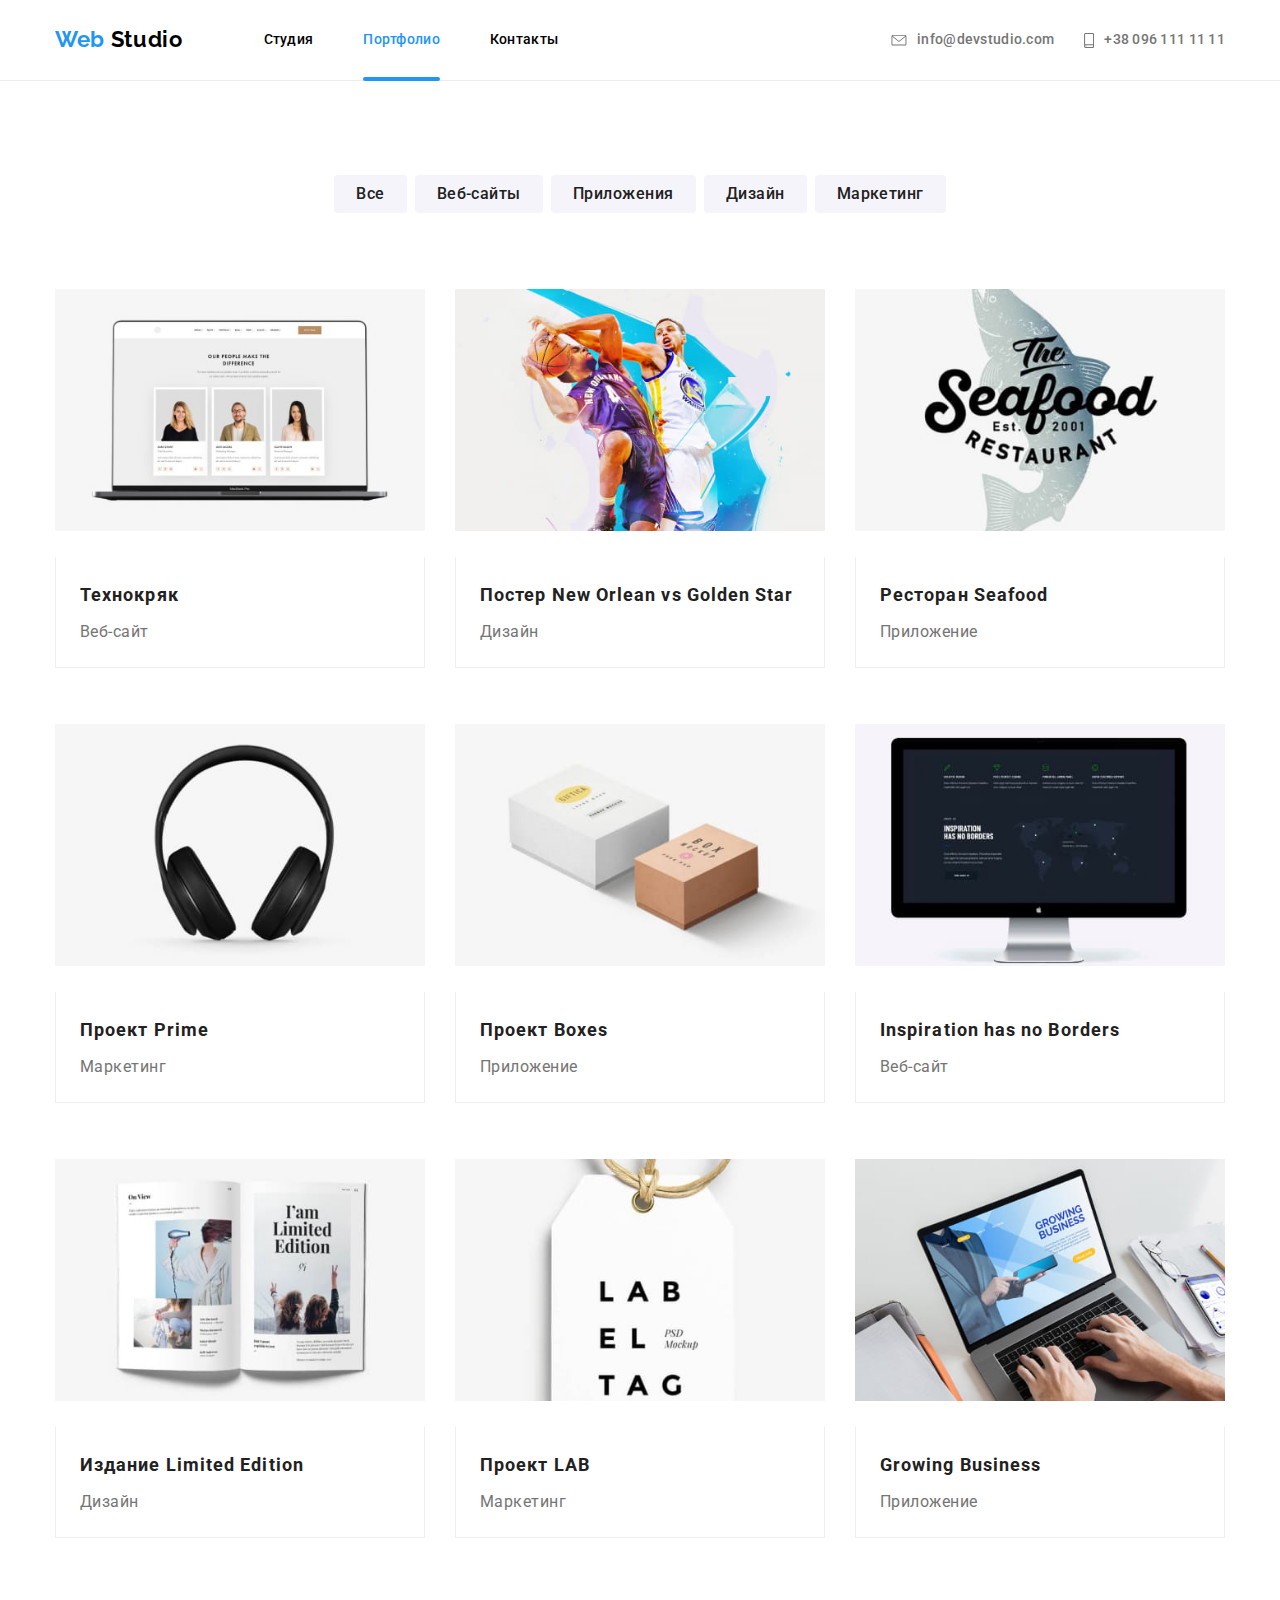
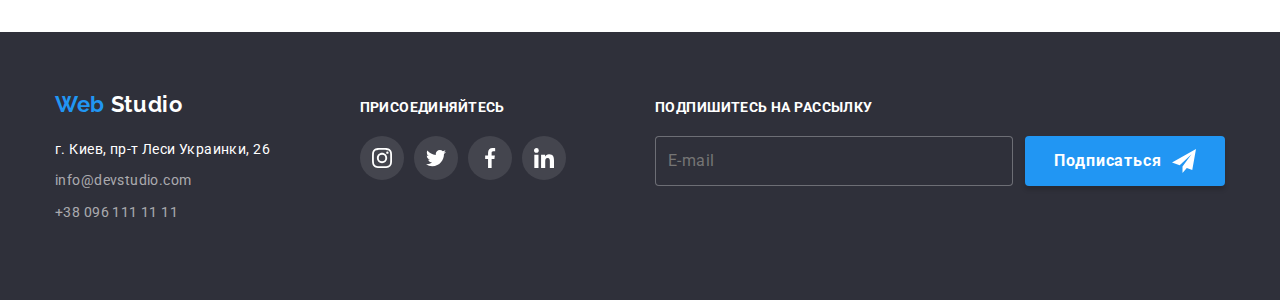
==== commit e81771e8: "fixes portfolio images" ====
--- a/portfolio.html
+++ b/portfolio.html
@@ -65,8 +65,9 @@
           <li class="card">
             <a class="card__link" href="">
               <div class="card__thumb">
-                <img srcset="./images/portfolio/Технокряк@2x.jpg 2x, ./images/portfolio/Технокряк@3x.jpg 3x"
-                  src="./images/portfolio/Технокряк.jpg" alt="изображение сайта на экране ноутбука" />
+                <img class="card__image"
+                  srcset="./images/portfolio/Технокряк@2x.jpg 2x, ./images/portfolio/Технокряк@3x.jpg 3x"
+                  src="./images/portfolio/Технокряк.jpg" height="294" alt="изображение сайта на экране ноутбука" />
                 <p class="card__description">
                   Технокряк это современная площадка распространения коронавируса.
                   Компании используют эту платформу для цифрового шпионажа и атак
@@ -83,9 +84,9 @@
           <li class="card">
             <a class="card__link" href="">
               <div class="card__thumb">
-                <img
+                <img class="card__image"
                   srcset="./images/portfolio/Постер_New_Orlean_vs_Golden_Star@2x.jpg 2x, ./images/portfolio/Постер_New_Orlean_vs_Golden_Star@3x.jpg 3x"
-                  src="./images/portfolio/Постер_New_Orlean_vs_Golden_Star.jpg"
+                  src="./images/portfolio/Постер_New_Orlean_vs_Golden_Star.jpg" height="294"
                   alt="два баскетболиста борятся за мяч" />
                 <p class="card__description">
                   Технокряк это современная площадка распространения коронавируса.
@@ -105,9 +106,9 @@
           <li class="card">
             <a class="card__link" href="">
               <div class="card__thumb">
-                <img
+                <img class="card__image"
                   srcset="./images/portfolio/Ресторан_Seafood@2x.jpg 2x, ./images/portfolio/Ресторан_Seafood@3x.jpg 3x"
-                  src="./images/portfolio/Ресторан_Seafood.jpg" alt="логотип ресторана" />
+                  src="./images/portfolio/Ресторан_Seafood.jpg" height="294" alt="логотип ресторана" />
                 <p class="card__description">
                   Технокряк это современная площадка распространения коронавируса.
                   Компании используют эту платформу для цифрового шпионажа и атак
@@ -124,8 +125,9 @@
           <li class="card">
             <a class="card__link" href="">
               <div class="card__thumb">
-                <img srcset="./images/portfolio/Проект_Prime@2x.jpg 2x, ./images/portfolio/Проект_Prime@3x.jpg 3x"
-                  src="./images/portfolio/Проект_Prime.jpg" alt="беспроводные наушники" />
+                <img class="card__image"
+                  srcset="./images/portfolio/Проект_Prime@2x.jpg 2x, ./images/portfolio/Проект_Prime@3x.jpg 3x"
+                  src="./images/portfolio/Проект_Prime.jpg" height="294" alt="беспроводные наушники" />
                 <p class="card__description">
                   Технокряк это современная площадка распространения коронавируса.
                   Компании используют эту платформу для цифрового шпионажа и атак
@@ -142,8 +144,9 @@
           <li class="card">
             <a class="card__link" href="">
               <div class="card__thumb">
-                <img srcset="./images/portfolio/Проект_Boxes@2x.jpg 2x, ./images/portfolio/Проект_Boxes@3x.jpg 3x"
-                  src="./images/portfolio/Проект_Boxes.jpg" alt="две коробки" />
+                <img class="card__image"
+                  srcset="./images/portfolio/Проект_Boxes@2x.jpg 2x, ./images/portfolio/Проект_Boxes@3x.jpg 3x"
+                  src="./images/portfolio/Проект_Boxes.jpg" height="294" alt="две коробки" />
                 <p class="card__description">
                   Технокряк это современная площадка распространения коронавируса.
                   Компании используют эту платформу для цифрового шпионажа и атак
@@ -160,9 +163,10 @@
           <li class="card">
             <a class="card__link" href="">
               <div class="card__thumb">
-                <img
+                <img class="card__image"
                   srcset="./images/portfolio/Inspiration_has_no_Borders@2x.jpg 2x, ./images/portfolio/Inspiration_has_no_Borders@3x.jpg 3x"
-                  src="./images/portfolio/Inspiration_has_no_Borders.jpg" alt="веб-сайт на экране компьютера" />
+                  src="./images/portfolio/Inspiration_has_no_Borders.jpg" height="294"
+                  alt="веб-сайт на экране компьютера" />
                 <p class="card__description">
                   Технокряк это современная площадка распространения коронавируса.
                   Компании используют эту платформу для цифрового шпионажа и атак
@@ -179,9 +183,9 @@
           <li class="card">
             <a class="card__link" href="">
               <div class="card__thumb">
-                <img
+                <img class="card__image"
                   srcset="./images/portfolio/Издание_Limited_Edition@2x.jpg 2x, ./images/portfolio/Издание_Limited_Edition@3x.jpg 3x"
-                  src="./images/portfolio/Издание_Limited_Edition.jpg" alt="разворот глянцевого журнала" />
+                  src="./images/portfolio/Издание_Limited_Edition.jpg" height="294" alt="разворот глянцевого журнала" />
                 <p class="card__description">
                   Технокряк это современная площадка распространения коронавируса.
                   Компании используют эту платформу для цифрового шпионажа и атак
@@ -198,8 +202,9 @@
           <li class="card">
             <a class="card__link" href="">
               <div class="card__thumb">
-                <img srcset="./images/portfolio/Проект_LAB@2x.jpg 2x, ./images/portfolio/Проект_LAB@3x.jpg 3x"
-                  src="./images/portfolio/Проект_LAB.jpg" alt="бирка с надписью лаб эль тэг" />
+                <img class="card__image"
+                  srcset="./images/portfolio/Проект_LAB@2x.jpg 2x, ./images/portfolio/Проект_LAB@3x.jpg 3x"
+                  src="./images/portfolio/Проект_LAB.jpg" height="294" alt="бирка с надписью лаб эль тэг" />
                 <p class="card__description">
                   Технокряк это современная площадка распространения коронавируса.
                   Компании используют эту платформу для цифрового шпионажа и атак
@@ -216,9 +221,9 @@
           <li class="card">
             <a class="card__link" href="">
               <div class="card__thumb">
-                <img
+                <img class="card__image"
                   srcset="./images/portfolio/Growing_Business@2x.jpg 2x, ./images/portfolio/Growing_Business@3x.jpg 3x"
-                  src="./images/portfolio/Growing_Business.jpg" alt="сайт компании на экране ноутбука" />
+                  src="./images/portfolio/Growing_Business.jpg" height="294" alt="сайт компании на экране ноутбука" />
                 <p class="card__description">
                   Технокряк это современная площадка распространения коронавируса.
                   Компании используют эту платформу для цифрового шпионажа и атак
--- a/css/main.min.css
+++ b/css/main.min.css
@@ -1,2 +1,2 @@
-body{margin:0;font-family:roboto, sans-serif}img{display:block;max-width:100%}.connect__title,.subscribe__title{display:block;font-weight:bold;font-size:14px;line-height:1.14;letter-spacing:0.03em;text-transform:uppercase}.hero__btn,.subscribe__btn,.order-form__submit-btn{background-color:#2196f3;color:#fff;font-weight:700;font-size:16px;line-height:1.87;letter-spacing:0.06em;border:0;border-radius:4px;-webkit-box-shadow:0px 4px 4px rgba(0,0,0,0.15);box-shadow:0px 4px 4px rgba(0,0,0,0.15);cursor:pointer}.header__container,.hero,.advantages__container,.works__container,.team__container,.clients__container,.footer__container,.gallery__container{margin:0 auto;padding:0 15px}@media screen and (min-width: 480px){.header__container,.hero,.advantages__container,.works__container,.team__container,.clients__container,.footer__container,.gallery__container{width:480px}}@media screen and (min-width: 768px){.header__container,.hero,.advantages__container,.works__container,.team__container,.clients__container,.footer__container,.gallery__container{width:768px}}@media screen and (min-width: 1200px){.header__container,.hero,.advantages__container,.works__container,.team__container,.clients__container,.footer__container,.gallery__container{width:1200px}}.order-form__title,.order-form__comment-title{display:block;position:absolute;font-weight:400;font-size:14px;line-height:16px;letter-spacing:0.01em;color:#757575;-webkit-transition:250ms cubic-bezier(0.4, 0, 0.2, 1);transition:250ms cubic-bezier(0.4, 0, 0.2, 1)}.header__container .logo,.footer__address .logo{font-family:raleway;color:#2196f3;font-weight:700;font-size:22px;line-height:1.18;letter-spacing:0.03em;text-decoration:none}.works__header,.team__header,.clients__header{margin:0 auto 30px auto;text-align:center;color:#212121;font-weight:700;font-size:36px;letter-spacing:0.03em}@media screen and (min-width: 1200px){.works__header,.team__header,.clients__header{margin-bottom:50px}}.advantages,.works,.team,.clients,.gallery{padding:94px 0}@media screen and (max-width: 1199px){.advantages,.works,.team,.clients,.gallery{padding:60px 0}}.social-list__icon,.connect__icon{display:block;width:20px;height:20px;fill:currentColor}.social-list__link,.connect__link{display:block;padding:12px 12px;border:0;border-radius:50%}.advantages__header,.order-form__checkbox{position:absolute;clip:rect(0 0 0 0);width:1px;height:1px;margin:-1px}.header{border-bottom:1px solid #fff}@media screen and (max-width: 1199px){.header{border-bottom:1px solid #ececec}}.header--portfolio{border-bottom:1px solid #ececec}.header__container{position:relative;display:-webkit-box;display:-ms-flexbox;display:flex;-webkit-box-align:center;-ms-flex-align:center;align-items:center;-webkit-box-pack:justify;-ms-flex-pack:justify;justify-content:space-between}@media screen and (max-width: 767px){.header__container{padding:16px 15px}}.header__container .logo__studio{color:#000000}.menu-button{display:inline-block;margin-left:auto;padding:0;border:0;background-color:#fff;cursor:pointer}.menu-button:hover,.menu-button:focus{fill:#2196f3}@media screen and (min-width: 768px){.menu-button{display:none}}.menu-button .icon-cross{display:none}.menu-button.is-open .icon-cross{display:block}.menu-button.is-open .icon-menu{display:none}.menu-icon{-webkit-transition:250ms cubic-bezier(0.4, 0, 0.2, 1);transition:250ms cubic-bezier(0.4, 0, 0.2, 1)}.menu-container{position:relative;display:-webkit-box;display:-ms-flexbox;display:flex;-webkit-box-pack:justify;-ms-flex-pack:justify;justify-content:space-between;-webkit-box-flex:1;-ms-flex-positive:1;flex-grow:1;margin-left:81px}@media screen and (max-width: 767px){.menu-container{display:none;position:absolute;top:100%;left:0;width:100%;margin:0;padding:60px 0;z-index:2;background-color:#fff;border-top:1px solid #ececec;-webkit-box-shadow:0px 1px 3px rgba(0,0,0,0.16),0px 2px 4px rgba(0,0,0,0.08),0px 4px 8px rgba(0,0,0,0.04);box-shadow:0px 1px 3px rgba(0,0,0,0.16),0px 2px 4px rgba(0,0,0,0.08),0px 4px 8px rgba(0,0,0,0.04)}.menu-container.is-open{display:block}}@media screen and (min-width: 768px){.header-nav{display:-webkit-box;display:-ms-flexbox;display:flex;-webkit-box-align:center;-ms-flex-align:center;align-items:center}}.header-nav__list{margin:0 0 60px 0;text-align:center;padding:0;list-style-type:none}@media screen and (min-width: 768px){.header-nav__list{display:-webkit-box;display:-ms-flexbox;display:flex;margin:0}}.header-nav__item{display:block}.header-nav__item:not(:last-child){margin-right:50px}@media screen and (max-width: 767px){.header-nav__item:not(:last-child){margin-right:0;margin-bottom:40px}}.header-nav__link{position:relative;display:inline-block;padding:32px 0;color:var(--dark-gray-color);font-weight:500;font-size:14px;line-height:1.14;letter-spacing:0.02em;text-decoration:none;-webkit-transition:color 250ms cubic-bezier(0.4, 0, 0.2, 1);transition:color 250ms cubic-bezier(0.4, 0, 0.2, 1)}@media screen and (max-width: 767px){.header-nav__link{padding:0}.header-nav__link--current{padding-bottom:8px}}.header-nav__link:hover,.header-nav__link:focus,.header-nav__link--current{color:#2196f3}.header-nav__link--current::before{position:absolute;content:"";display:block;width:100%;height:4px;bottom:-1px;left:0;background-color:#2196f3;border-radius:2px;-webkit-transition:250ms cubic-bezier(0.4, 0, 0.2, 1);transition:250ms cubic-bezier(0.4, 0, 0.2, 1)}.header-address{display:block}@media screen and (min-width: 768px){.header-address{display:-webkit-box;display:-ms-flexbox;display:flex;-webkit-box-orient:vertical;-webkit-box-direction:normal;-ms-flex-direction:column;flex-direction:column;-webkit-box-pack:center;-ms-flex-pack:center;justify-content:center;margin-left:auto}}@media screen and (min-width: 1200px){.header-address{-webkit-box-orient:horizontal;-webkit-box-direction:normal;-ms-flex-direction:row;flex-direction:row;-webkit-box-align:center;-ms-flex-align:center;align-items:center}}.header-address__link{display:block;color:#757575;font-style:normal;font-weight:500;font-size:14px;line-height:1.14;letter-spacing:0.02em;text-decoration:none;-webkit-transition:color 250ms cubic-bezier(0.4, 0, 0.2, 1);transition:color 250ms cubic-bezier(0.4, 0, 0.2, 1)}.header-address__link:not(:last-child){margin-right:30px}@media screen and (max-width: 768px){.header-address__link:not(:last-child){margin:0 0 16px 0}}.header-address__link:hover,.header-address__link:focus{color:#2196f3}@media screen and (max-width: 767px){.header-address__link{text-align:center}}.header-address__icon{margin-right:10px;fill:currentColor;-webkit-transition:fill 250ms cubic-bezier(0.4, 0, 0.2, 1);transition:fill 250ms cubic-bezier(0.4, 0, 0.2, 1);vertical-align:middle}.hero{padding:118px 15px;text-align:center;background-color:rgba(47,48,58,0.8);background-image:-webkit-gradient(linear, left top, left bottom, from(rgba(47,48,58,0.8)), to(rgba(47,48,58,0.8))),url(../images/hero/hero-mobile.jpg);background-image:linear-gradient(rgba(47,48,58,0.8), rgba(47,48,58,0.8)),url(../images/hero/hero-mobile.jpg);background-repeat:no-repeat;background-size:cover}@media screen and (min-width: 768px) and (max-width: 1199px){.hero{padding:118px 204px;background-image:-webkit-gradient(linear, left top, left bottom, from(rgba(47,48,58,0.8)), to(rgba(47,48,58,0.8))),url(../images/hero/hero-tablet.jpg);background-image:linear-gradient(rgba(47,48,58,0.8), rgba(47,48,58,0.8)),url(../images/hero/hero-tablet.jpg)}}@media screen and (min-width: 1200px) and (max-width: 1600px){.hero{background-image:-webkit-gradient(linear, left top, left bottom, from(rgba(47,48,58,0.8)), to(rgba(47,48,58,0.8))),url(../images/hero/hero-desktop.jpg);background-image:linear-gradient(rgba(47,48,58,0.8), rgba(47,48,58,0.8)),url(../images/hero/hero-desktop.jpg)}}.hero__header{margin:0 0 30px 0;color:#fff;font-weight:900;font-size:44px;line-height:1.36;letter-spacing:0.06em;text-transform:uppercase}@media screen and (max-width: 1599px){.hero__header{font-weight:900;font-size:26px;line-height:1.62}}.hero__btn{display:inline-block;padding:10px 32px;text-align:center}.advantages__list{padding:0;margin:-15px;display:-webkit-box;display:-ms-flexbox;display:flex;-ms-flex-wrap:wrap;flex-wrap:wrap}.advantages__item{display:block;margin:15px}@media screen and (min-width: 768px){.advantages__item{width:calc((100% - 60px) / 2)}}@media screen and (min-width: 1200px){.advantages__item{width:calc((100% - 120px) / 4)}}.advantages__icon-box{margin-bottom:30px;padding:25px 0;background-color:#f5f4fa;border-radius:4px;text-align:center}.advantages__icon{width:70px;height:70px}.advantages__title{margin:0 0 10px 0;color:#212121;font-weight:700;font-size:14px;line-height:1.14;letter-spacing:0.03em;text-transform:uppercase;text-align:center}@media screen and (min-width: 768px){.advantages__title{text-align:left}}.advantages__description{margin:0;color:#757575;font-weight:400;font-size:14px;line-height:1.71;letter-spacing:0.03em}.works{display:none}@media screen and (min-width: 1200px){.works{display:block}}.works__list{margin:0;padding:0;display:-webkit-box;display:-ms-flexbox;display:flex;-webkit-box-pack:justify;-ms-flex-pack:justify;justify-content:space-between;list-style-type:none}.works__item{position:relative;width:calc((100% - 60px) / 3)}.works__title{position:absolute;bottom:0;width:100%;margin:0;padding:27px 0;text-align:center;background-color:rgba(47,48,58,0.8);color:#fff;font-weight:700;font-size:14px;line-height:1.14;letter-spacing:0.03em;text-transform:uppercase}.team{background-color:#f5f4fa}.team__list{padding:0;margin:-15px;display:-webkit-box;display:-ms-flexbox;display:flex;-ms-flex-wrap:wrap;flex-wrap:wrap}.team__item{display:block;margin:15px;padding-bottom:24px;text-align:center;background-color:#fff;-webkit-box-shadow:0px 2px 1px rgba(0,0,0,0.2),0px 1px 1px rgba(0,0,0,0.14),0px 1px 3px rgba(0,0,0,0.12);box-shadow:0px 2px 1px rgba(0,0,0,0.2),0px 1px 1px rgba(0,0,0,0.14),0px 1px 3px rgba(0,0,0,0.12);border-radius:0px 0px 4px 4px}@media screen and (min-width: 768px){.team__item{width:calc((100% - 60px) / 2)}}@media screen and (min-width: 1200px){.team__item{width:calc((100% - 120px) / 4)}}.team__name{margin:30px 0 0 0;color:#212121;font-weight:500;font-size:16px;line-height:1.19;letter-spacing:0.03em}.team__profession{margin:10px 0 0 0;padding:0;color:#757575;font-weight:400;font-size:16px;line-height:1.19;letter-spacing:0.03em}.social-list{padding:0;margin-top:16px;display:-webkit-box;display:-ms-flexbox;display:flex;-webkit-box-pack:center;-ms-flex-pack:center;justify-content:center;list-style-type:none}.social-list__link{text-align:center;color:#afb1b8;-webkit-transition:250ms cubic-bezier(0.4, 0, 0.2, 1);transition:250ms cubic-bezier(0.4, 0, 0.2, 1)}.social-list__link:not(:last-child){margin-right:10px}.social-list__link:hover,.social-list__link:focus{background-color:#2196f3;color:#fff}.clients__list{display:-webkit-box;display:-ms-flexbox;display:flex;-ms-flex-wrap:wrap;flex-wrap:wrap;margin:-15px;padding:0;list-style-type:none}@media screen and (min-width: 1200px){.clients__list{-ms-flex-wrap:nowrap;flex-wrap:nowrap}}.clients__item{margin:15px;padding:0;width:calc((100% - 60px) / 2)}@media screen and (min-width: 768px){.clients__item{width:calc((100% - 90px) / 3)}}.clients__link{display:-webkit-box;display:-ms-flexbox;display:flex;-webkit-box-pack:center;-ms-flex-pack:center;justify-content:center;-webkit-box-align:center;-ms-flex-align:center;align-items:center;margin:0;height:90px;border:1px solid #afb1b8;border-radius:4px;color:#afb1b8;-webkit-transition:250ms cubic-bezier(0.4, 0, 0.2, 1);transition:250ms cubic-bezier(0.4, 0, 0.2, 1)}.clients__link:hover,.clients__linklink{border-color:#2196f3;color:#2196f3}.clients__icon{fill:currentColor}.footer{background-color:#2f303a;color:#fff;padding:60px 0;text-align:center}@media screen and (min-width: 1200px){.footer{text-align:start}}.footer__container{display:-webkit-box;display:-ms-flexbox;display:flex;-ms-flex-wrap:wrap;flex-wrap:wrap;-ms-flex-pack:distribute;justify-content:space-around;-webkit-box-align:baseline;-ms-flex-align:baseline;align-items:baseline}@media screen and (max-width: 767px){.footer__container{display:block}}@media screen and (min-width: 1200px){.footer__container{-webkit-box-pack:justify;-ms-flex-pack:justify;justify-content:space-between}}.footer__address{margin-bottom:60px}@media screen and (min-width: 1200px){.footer__address{margin-bottom:0}}.footer__address .logo{display:block;margin-bottom:20px}.footer__address .logo__studio-white{color:#fff}.address{font-style:normal}.address__location{display:block;margin:0 0 8px 0;font-weight:400;font-size:14px;line-height:1.71;letter-spacing:0.03em}.address__link{display:block;color:rgba(255,255,255,0.6);font-weight:400;font-size:14px;line-height:1.71;letter-spacing:0.03em;text-decoration:none;-webkit-transition:250ms cubic-bezier(0.4, 0, 0.2, 1);transition:250ms cubic-bezier(0.4, 0, 0.2, 1)}.address__link:not(:last-child){margin-bottom:8px}.address__link:hover,.address__link:focus{color:#2196f3}.connect{display:block;margin-bottom:60px}.connect__title,.subscribe__title{margin-bottom:20px}.connect__list{display:-webkit-box;display:-ms-flexbox;display:flex;-webkit-box-pack:center;-ms-flex-pack:center;justify-content:center;margin:0;padding:0;list-style-type:none}.connect__item:not(:last-child){margin-right:10px}.connect__link{background-color:rgba(255,255,255,0.1);color:#fff;-webkit-transition:250ms cubic-bezier(0.4, 0, 0.2, 1);transition:250ms cubic-bezier(0.4, 0, 0.2, 1)}.connect__link:hover,.connect__link:focus{background-color:#2196f3}@media screen and (min-width: 1200px){.subscribe__form{display:-webkit-box;display:-ms-flexbox;display:flex}}.subscribe__input{display:block;width:100%;margin-bottom:20px;padding:9px 12px;border:1px solid rgba(255,255,255,0.3);border-radius:4px;color:rgba(255,255,255,0.6);background-color:#2f303a;font-weight:400;font-size:16px;line-height:1.87;letter-spacing:0.03em;outline:none}@media screen and (min-width: 768px){.subscribe__input{width:450px}}@media screen and (min-width: 1200px){.subscribe__input{margin-right:12px;margin-bottom:0px;width:358px}}.subscribe__btn{padding:0 28px;display:-webkit-inline-box;display:-ms-inline-flexbox;display:inline-flex;-webkit-box-align:center;-ms-flex-align:center;align-items:center;margin:0;width:200px;height:50px;align-items:center;-webkit-box-pack:center;-ms-flex-pack:center;justify-content:center}.subscribe__icon{margin-left:10px}.backdrop{position:fixed;top:0;left:0;width:100%;height:100%;padding:93px 15px;background-color:rgba(0,0,0,0.5);opacity:1;overflow-y:scroll;-webkit-transition:opacity 250ms cubic-bezier(0.4, 0, 0.2, 1);transition:opacity 250ms cubic-bezier(0.4, 0, 0.2, 1)}.backdrop.is-hidden{opacity:0;pointer-events:none}.backdrop.is-hidden .modal{-webkit-transform:translate(-50%, -50%) scale(1.5);transform:translate(-50%, -50%) scale(1.5)}.order-modal{position:relative;margin:0 auto;padding:40px;max-width:480px;-webkit-transition:250ms cubic-bezier(0.4, 0, 0.2, 1);transition:250ms cubic-bezier(0.4, 0, 0.2, 1);background-color:#fff;-webkit-box-shadow:0px 2px 1px rgba(0,0,0,0.2),0px 1px 1px rgba(0,0,0,0.14),0px 1px 3px rgba(0,0,0,0.12);box-shadow:0px 2px 1px rgba(0,0,0,0.2),0px 1px 1px rgba(0,0,0,0.14),0px 1px 3px rgba(0,0,0,0.12);border-radius:4px}@media screen and (min-width: 768px){.order-modal{position:absolute;top:50%;left:50%;-webkit-transform:translate(-50%, -50%) scale(1);transform:translate(-50%, -50%) scale(1)}}@media screen and (min-width: 1200px){.order-modal{max-width:528px;width:528px}}.order-modal__close-btn{display:-webkit-inline-box;display:-ms-inline-flexbox;display:inline-flex;position:absolute;top:8px;right:8px;width:30px;height:30px;padding:0;margin:0;-webkit-box-align:center;-ms-flex-align:center;align-items:center;-webkit-box-pack:center;-ms-flex-pack:center;justify-content:center;background-color:#fff;border:1px solid rgba(0,0,0,0.1);border-radius:50%}.order-modal__close-btn:hover,.order-modal__close-btn:focus{fill:#2196f3;cursor:pointer}.order-form{text-align:center}.order-form__content{display:block;margin-bottom:30px}.order-form__header{display:block;margin-bottom:30px;text-align:center;font-weight:700;font-size:20px;line-height:1.15;letter-spacing:0.03em;color:#212121}.order-form__form-field{position:relative;display:block}.order-form__form-field:not(:nth-last-of-type(2)){margin-bottom:28px}.order-form__form-field:nth-last-of-type(2){margin-bottom:20px}.order-form__input{display:block;width:100%;padding:12px 18px 12px 42px;border:1px solid rgba(33,33,33,0.2);border-radius:4px}.order-form__input:focus,.order-form__comment:focus{border:1px solid #2196f3;outline:0}.order-form__input:focus+.order-form__title{-webkit-transform:translate(-20px, -45px);transform:translate(-20px, -45px);color:#2196f3}.order-form__input:focus ~ .order-form__icon{fill:#2196f3}.order-form__input:not(:placeholder-shown)+.order-form__title{-webkit-transform:translateX(-20px) translateY(-45px);transform:translateX(-20px) translateY(-45px)}.order-form__title{top:50%;left:42px;-webkit-transform:translateY(-50%);transform:translateY(-50%)}.order-form__icon{display:block;position:absolute;left:16px;top:50%;-webkit-transform:translateY(-50%);transform:translateY(-50%);margin-right:8px;fill:currentColor;-webkit-transition:250ms cubic-bezier(0.4, 0, 0.2, 1);transition:250ms cubic-bezier(0.4, 0, 0.2, 1)}.order-form__comment{display:block;width:100%;padding:12px 16px 12px 16px;border:1px solid rgba(33,33,33,0.2);border-radius:4px;resize:none}.order-form__comment:not(:placeholder-shown)+.order-form__comment-title,.order-form__comment:focus+.order-form__comment-title{-webkit-transform:translateY(-35px);transform:translateY(-35px);color:#2196f3}.order-form__comment-title{top:12px;left:16px}.order-form__conditions{display:-webkit-box;display:-ms-flexbox;display:flex;-webkit-box-align:center;-ms-flex-align:center;align-items:center;-webkit-box-pack:center;-ms-flex-pack:center;justify-content:center;-ms-flex-wrap:wrap;flex-wrap:wrap}.order-form__checkbox:checked+.order-form__checkbox-custom{background-color:#2196f3;background-image:url(../images/checked.svg);border:0}.order-form__checkbox-custom{display:block;width:15px;height:15px;margin-right:8px;border:2px solid #212121;border-radius:2px;background-origin:border-box}.order-form__conditions-title,.order-form__conditions-link{font-weight:400;font-size:14px;line-height:1.71;letter-spacing:0.03em}@media screen and (max-width: 1199px){.order-form__conditions-title,.order-form__conditions-link{display:inline-block;font-weight:normal;font-size:12px;line-height:1.17;letter-spacing:0.03em}}.order-form__conditions-title{color:#757575}.order-form__conditions-link{color:#2196f3}@media screen and (max-width: 476px){.order-form__conditions-link{margin-top:8px}}.order-form__submit-btn{padding:10px 55px}.filter{display:-webkit-box;display:-ms-flexbox;display:flex;-ms-flex-wrap:wrap;flex-wrap:wrap;padding:0;margin:0 0 50px 0;-webkit-box-pack:center;-ms-flex-pack:center;justify-content:center}@media screen and (max-width: 767px){.filter{margin-bottom:40px;-webkit-box-pack:start;-ms-flex-pack:start;justify-content:start}}.filter__item{list-style-type:none}.filter__item:not(:last-child){margin-right:8px}@media screen and (max-width: 767px){.filter__item:not(:nth-last-of-type(-n+2)){margin-bottom:15px}}.filter__btn{display:inline-block;background-color:#f5f4fa;color:#212121;font-weight:500;font-size:16px;line-height:1.62;text-align:center;letter-spacing:0.03em;padding:6px 22px;border:0;border-radius:4px;-webkit-transition:250ms cubic-bezier(0.4, 0, 0.2, 1);transition:250ms cubic-bezier(0.4, 0, 0.2, 1)}.filter__btn:hover,.filter__btn:focus{background-color:#2196f3;color:#fff;-webkit-box-shadow:0px 2px 2px rgba(0,0,0,0.12),0px 1px 2px rgba(0,0,0,0.08),0px 3px 1px rgba(0,0,0,0.1);box-shadow:0px 2px 2px rgba(0,0,0,0.12),0px 1px 2px rgba(0,0,0,0.08),0px 3px 1px rgba(0,0,0,0.1);cursor:pointer}.card-list{display:-webkit-box;display:-ms-flexbox;display:flex;-ms-flex-wrap:wrap;flex-wrap:wrap;margin:-15px;padding:0;list-style-type:none}.card{padding:0;margin:15px}@media screen and (min-width: 768px){.card{width:calc((100% - 60px) / 2)}}@media screen and (min-width: 1200px){.card{width:calc((100% - 90px) / 3)}}.card__link{padding:0;margin:0;display:block;text-decoration:none;-webkit-transition:250ms cubic-bezier(0.4, 0, 0.2, 1);transition:250ms cubic-bezier(0.4, 0, 0.2, 1)}.card__link:hover,.card__link:focus{-webkit-box-shadow:1px 4px 6px rgba(0,0,0,0.16),0px 4px 4px rgba(0,0,0,0.06),0px 1px 1px rgba(0,0,0,0.12);box-shadow:1px 4px 6px rgba(0,0,0,0.16),0px 4px 4px rgba(0,0,0,0.06),0px 1px 1px rgba(0,0,0,0.12)}.card__link:hover .card__description,.card__link:focus .card__description{-webkit-transform:translateY(0);transform:translateY(0)}.card__thumb{display:-webkit-box;display:-ms-flexbox;display:flex;position:relative;overflow:hidden}.card__text{padding:20px 24px;border:1px solid #eeeeee;border-top:0}.card__title{margin:0;color:#212121;font-weight:700;font-size:18px;line-height:2;letter-spacing:0.06em;white-space:nowrap;overflow:hidden;text-overflow:ellipsis}.card__type{margin:4px 0 0 0;color:#757575;font-weight:400;font-size:16px;line-height:1.87;letter-spacing:0.03em}.card__description{position:absolute;-webkit-transform:translateY(100%);transform:translateY(100%);margin:0;padding:63px 24px;width:100%;height:100%;color:#fff;background-color:rgba(33,150,243,0.9);font-weight:400;font-size:18px;line-height:1.56;letter-spacing:0.03em;-webkit-transition:250ms cubic-bezier(0.4, 0, 0.2, 1);transition:250ms cubic-bezier(0.4, 0, 0.2, 1)}
+body{margin:0;font-family:roboto, sans-serif}img{display:block;max-width:100%}.connect__title,.subscribe__title{display:block;font-weight:bold;font-size:14px;line-height:1.14;letter-spacing:0.03em;text-transform:uppercase}.hero__btn,.subscribe__btn,.order-form__submit-btn{background-color:#2196f3;color:#fff;font-weight:700;font-size:16px;line-height:1.87;letter-spacing:0.06em;border:0;border-radius:4px;-webkit-box-shadow:0px 4px 4px rgba(0,0,0,0.15);box-shadow:0px 4px 4px rgba(0,0,0,0.15);cursor:pointer}.header__container,.hero,.advantages__container,.works__container,.team__container,.clients__container,.footer__container,.gallery__container{margin:0 auto;padding:0 15px}@media screen and (min-width: 480px){.header__container,.hero,.advantages__container,.works__container,.team__container,.clients__container,.footer__container,.gallery__container{width:480px}}@media screen and (min-width: 768px){.header__container,.hero,.advantages__container,.works__container,.team__container,.clients__container,.footer__container,.gallery__container{width:768px}}@media screen and (min-width: 1200px){.header__container,.hero,.advantages__container,.works__container,.team__container,.clients__container,.footer__container,.gallery__container{width:1200px}}.order-form__title,.order-form__comment-title{display:block;position:absolute;font-weight:400;font-size:14px;line-height:16px;letter-spacing:0.01em;color:#757575;-webkit-transition:250ms cubic-bezier(0.4, 0, 0.2, 1);transition:250ms cubic-bezier(0.4, 0, 0.2, 1)}.header__container .logo,.footer__address .logo{font-family:raleway;color:#2196f3;font-weight:700;font-size:22px;line-height:1.18;letter-spacing:0.03em;text-decoration:none}.works__header,.team__header,.clients__header{margin:0 auto 30px auto;text-align:center;color:#212121;font-weight:700;font-size:36px;letter-spacing:0.03em}@media screen and (min-width: 1200px){.works__header,.team__header,.clients__header{margin-bottom:50px}}.advantages,.works,.team,.clients,.gallery{padding:94px 0}@media screen and (max-width: 1199px){.advantages,.works,.team,.clients,.gallery{padding:60px 0}}.social-list__icon,.connect__icon{display:block;width:20px;height:20px;fill:currentColor}.social-list__link,.connect__link{display:block;padding:12px 12px;border:0;border-radius:50%}.advantages__header,.order-form__checkbox{position:absolute;clip:rect(0 0 0 0);width:1px;height:1px;margin:-1px}.header{border-bottom:1px solid #fff}@media screen and (max-width: 1199px){.header{border-bottom:1px solid #ececec}}.header--portfolio{border-bottom:1px solid #ececec}.header__container{position:relative;display:-webkit-box;display:-ms-flexbox;display:flex;-webkit-box-align:center;-ms-flex-align:center;align-items:center;-webkit-box-pack:justify;-ms-flex-pack:justify;justify-content:space-between}@media screen and (max-width: 767px){.header__container{padding:16px 15px}}.header__container .logo__studio{color:#000000}.menu-button{display:inline-block;margin-left:auto;padding:0;border:0;background-color:#fff;cursor:pointer}.menu-button:hover,.menu-button:focus{fill:#2196f3}@media screen and (min-width: 768px){.menu-button{display:none}}.menu-button .icon-cross{display:none}.menu-button.is-open .icon-cross{display:block}.menu-button.is-open .icon-menu{display:none}.menu-icon{-webkit-transition:250ms cubic-bezier(0.4, 0, 0.2, 1);transition:250ms cubic-bezier(0.4, 0, 0.2, 1)}.menu-container{position:relative;display:-webkit-box;display:-ms-flexbox;display:flex;-webkit-box-pack:justify;-ms-flex-pack:justify;justify-content:space-between;-webkit-box-flex:1;-ms-flex-positive:1;flex-grow:1;margin-left:81px}@media screen and (max-width: 767px){.menu-container{display:none;position:absolute;top:100%;left:0;width:100%;margin:0;padding:60px 0;z-index:2;background-color:#fff;border-top:1px solid #ececec;-webkit-box-shadow:0px 1px 3px rgba(0,0,0,0.16),0px 2px 4px rgba(0,0,0,0.08),0px 4px 8px rgba(0,0,0,0.04);box-shadow:0px 1px 3px rgba(0,0,0,0.16),0px 2px 4px rgba(0,0,0,0.08),0px 4px 8px rgba(0,0,0,0.04)}.menu-container.is-open{display:block}}@media screen and (min-width: 768px){.header-nav{display:-webkit-box;display:-ms-flexbox;display:flex;-webkit-box-align:center;-ms-flex-align:center;align-items:center}}.header-nav__list{margin:0 0 60px 0;text-align:center;padding:0;list-style-type:none}@media screen and (min-width: 768px){.header-nav__list{display:-webkit-box;display:-ms-flexbox;display:flex;margin:0}}.header-nav__item{display:block}.header-nav__item:not(:last-child){margin-right:50px}@media screen and (max-width: 767px){.header-nav__item:not(:last-child){margin-right:0;margin-bottom:40px}}.header-nav__link{position:relative;display:inline-block;padding:32px 0;color:var(--dark-gray-color);font-weight:500;font-size:14px;line-height:1.14;letter-spacing:0.02em;text-decoration:none;-webkit-transition:color 250ms cubic-bezier(0.4, 0, 0.2, 1);transition:color 250ms cubic-bezier(0.4, 0, 0.2, 1)}@media screen and (max-width: 767px){.header-nav__link{margin-bottom:16px;padding:0}.header-nav__link--current{padding-bottom:8px}}.header-nav__link:hover,.header-nav__link:focus,.header-nav__link--current{color:#2196f3}.header-nav__link--current::before{position:absolute;content:"";display:block;width:100%;height:4px;bottom:-1px;left:0;background-color:#2196f3;border-radius:2px;-webkit-transition:250ms cubic-bezier(0.4, 0, 0.2, 1);transition:250ms cubic-bezier(0.4, 0, 0.2, 1)}.header-address{display:block}@media screen and (min-width: 768px){.header-address{display:-webkit-box;display:-ms-flexbox;display:flex;-webkit-box-orient:vertical;-webkit-box-direction:normal;-ms-flex-direction:column;flex-direction:column;-webkit-box-pack:center;-ms-flex-pack:center;justify-content:center;margin-left:auto}}@media screen and (min-width: 1200px){.header-address{-webkit-box-orient:horizontal;-webkit-box-direction:normal;-ms-flex-direction:row;flex-direction:row;-webkit-box-align:center;-ms-flex-align:center;align-items:center}}.header-address__link{display:block;color:#757575;font-style:normal;font-weight:500;font-size:14px;line-height:1.14;letter-spacing:0.02em;text-decoration:none;-webkit-transition:color 250ms cubic-bezier(0.4, 0, 0.2, 1);transition:color 250ms cubic-bezier(0.4, 0, 0.2, 1)}.header-address__link:not(:last-child){margin-bottom:16px}@media screen and (min-width: 768px){.header-address__link:not(:last-child){margin-bottom:10px}}@media screen and (min-width: 1199px){.header-address__link:not(:last-child){margin-bottom:0px;margin-right:30px}}.header-address__link:hover,.header-address__link:focus{color:#2196f3}@media screen and (max-width: 767px){.header-address__link{text-align:center}}.header-address__icon{margin-right:10px;fill:currentColor;-webkit-transition:fill 250ms cubic-bezier(0.4, 0, 0.2, 1);transition:fill 250ms cubic-bezier(0.4, 0, 0.2, 1);vertical-align:middle}.hero{padding:118px 15px;text-align:center;background-color:rgba(47,48,58,0.8);background-image:-webkit-gradient(linear, left top, left bottom, from(rgba(47,48,58,0.8)), to(rgba(47,48,58,0.8))),url(../images/hero/hero-mobile.jpg);background-image:linear-gradient(rgba(47,48,58,0.8), rgba(47,48,58,0.8)),url(../images/hero/hero-mobile.jpg);background-repeat:no-repeat;background-size:cover}@media screen and (min-device-pixel-ratio: 2), screen and (-webkit-min-device-pixel-ratio: 2), screen and (min-resolution: 192dpi), screen and (min-resolution: 2dppx){.hero{background-image:-webkit-gradient(linear, left top, left bottom, from(rgba(47,48,58,0.8)), to(rgba(47,48,58,0.8))),url("../images/hero/hero-mobile@2x.jpg");background-image:linear-gradient(rgba(47,48,58,0.8), rgba(47,48,58,0.8)),url("../images/hero/hero-mobile@2x.jpg")}}@media screen and (min-device-pixel-ratio: 3), screen and (-webkit-min-device-pixel-ratio: 3), screen and (min-resolution: 288dpi), screen and (min-resolution: 3dppx){.hero{background-image:-webkit-gradient(linear, left top, left bottom, from(rgba(47,48,58,0.8)), to(rgba(47,48,58,0.8))),url("../images/hero/hero-mobile@3x.jpg");background-image:linear-gradient(rgba(47,48,58,0.8), rgba(47,48,58,0.8)),url("../images/hero/hero-mobile@3x.jpg")}}@media screen and (min-width: 768px) and (max-width: 1199px){.hero{padding:118px 204px;background-image:-webkit-gradient(linear, left top, left bottom, from(rgba(47,48,58,0.8)), to(rgba(47,48,58,0.8))),url(../images/hero/hero-tablet.jpg);background-image:linear-gradient(rgba(47,48,58,0.8), rgba(47,48,58,0.8)),url(../images/hero/hero-tablet.jpg)}}@media screen and (min-width: 768px) and (max-width: 1199px) and (min-device-pixel-ratio: 2), screen and (min-width: 768px) and (max-width: 1199px) and (-webkit-min-device-pixel-ratio: 2), screen and (min-width: 768px) and (max-width: 1199px) and (min-resolution: 192dpi), screen and (min-width: 768px) and (max-width: 1199px) and (min-resolution: 2dppx){.hero{background-image:-webkit-gradient(linear, left top, left bottom, from(rgba(47,48,58,0.8)), to(rgba(47,48,58,0.8))),url("../images/hero/hero-tablet@2x.jpg");background-image:linear-gradient(rgba(47,48,58,0.8), rgba(47,48,58,0.8)),url("../images/hero/hero-tablet@2x.jpg")}}@media screen and (min-width: 768px) and (max-width: 1199px) and (min-device-pixel-ratio: 3), screen and (min-width: 768px) and (max-width: 1199px) and (-webkit-min-device-pixel-ratio: 2), screen and (min-width: 768px) and (max-width: 1199px) and (min-resolution: 192dpi), screen and (min-width: 768px) and (max-width: 1199px) and (min-resolution: 3 dppx){.hero{background-image:-webkit-gradient(linear, left top, left bottom, from(rgba(47,48,58,0.8)), to(rgba(47,48,58,0.8))),url("../images/hero/hero-tablet@3x.jpg");background-image:linear-gradient(rgba(47,48,58,0.8), rgba(47,48,58,0.8)),url("../images/hero/hero-tablet@3x.jpg")}}@media screen and (min-width: 1200px) and (max-width: 1600px){.hero{background-image:-webkit-gradient(linear, left top, left bottom, from(rgba(47,48,58,0.8)), to(rgba(47,48,58,0.8))),url(../images/hero/hero-desktop.jpg);background-image:linear-gradient(rgba(47,48,58,0.8), rgba(47,48,58,0.8)),url(../images/hero/hero-desktop.jpg)}}@media screen and (min-width: 1200px) and (max-width: 1600px) and (min-device-pixel-ratio: 2), screen and (min-width: 1200px) and (max-width: 1600px) and (-webkit-min-device-pixel-ratio: 2), screen and (min-width: 1200px) and (max-width: 1600px) and (min-resolution: 192dpi), screen and (min-width: 1200px) and (max-width: 1600px) and (min-resolution: 2dppx){.hero{background-image:-webkit-gradient(linear, left top, left bottom, from(rgba(47,48,58,0.8)), to(rgba(47,48,58,0.8))),url("../images/hero/hero-desktop@2x.jpg");background-image:linear-gradient(rgba(47,48,58,0.8), rgba(47,48,58,0.8)),url("../images/hero/hero-desktop@2x.jpg")}}@media screen and (min-width: 1200px) and (max-width: 1600px) and (min-device-pixel-ratio: 3), screen and (min-width: 1200px) and (max-width: 1600px) and (-webkit-min-device-pixel-ratio: 2), screen and (min-width: 1200px) and (max-width: 1600px) and (min-resolution: 192dpi), screen and (min-width: 1200px) and (max-width: 1600px) and (min-resolution: 3 dppx){.hero{background-image:-webkit-gradient(linear, left top, left bottom, from(rgba(47,48,58,0.8)), to(rgba(47,48,58,0.8))),url("../images/hero/hero-desktop@3x.jpg");background-image:linear-gradient(rgba(47,48,58,0.8), rgba(47,48,58,0.8)),url("../images/hero/hero-desktop@3x.jpg")}}.hero__header{margin:0 0 30px 0;color:#fff;font-weight:900;font-size:44px;line-height:1.36;letter-spacing:0.06em;text-transform:uppercase}@media screen and (max-width: 1599px){.hero__header{font-weight:900;font-size:26px;line-height:1.62}}.hero__btn{display:inline-block;padding:10px 32px;text-align:center}.advantages__list{padding:0;margin:-15px;display:-webkit-box;display:-ms-flexbox;display:flex;-ms-flex-wrap:wrap;flex-wrap:wrap}.advantages__item{display:block;margin:15px}@media screen and (min-width: 768px){.advantages__item{width:calc((100% - 60px) / 2)}}@media screen and (min-width: 1200px){.advantages__item{width:calc((100% - 120px) / 4)}}.advantages__icon-box{margin-bottom:30px;padding:25px 0;background-color:#f5f4fa;border-radius:4px;text-align:center}.advantages__icon{width:70px;height:70px}.advantages__title{margin:0 0 10px 0;color:#212121;font-weight:700;font-size:14px;line-height:1.14;letter-spacing:0.03em;text-transform:uppercase;text-align:center}@media screen and (min-width: 768px){.advantages__title{text-align:left}}.advantages__description{margin:0;color:#757575;font-weight:400;font-size:14px;line-height:1.71;letter-spacing:0.03em}.works{display:none}@media screen and (min-width: 1200px){.works{display:block}}.works__list{margin:0;padding:0;display:-webkit-box;display:-ms-flexbox;display:flex;-webkit-box-pack:justify;-ms-flex-pack:justify;justify-content:space-between;list-style-type:none}.works__item{position:relative;width:calc((100% - 60px) / 3)}.works__title{position:absolute;bottom:0;width:100%;margin:0;padding:27px 0;text-align:center;background-color:rgba(47,48,58,0.8);color:#fff;font-weight:700;font-size:14px;line-height:1.14;letter-spacing:0.03em;text-transform:uppercase}.team{background-color:#f5f4fa}.team__list{padding:0;margin:-15px;display:-webkit-box;display:-ms-flexbox;display:flex;-ms-flex-wrap:wrap;flex-wrap:wrap}.team__item{display:block;margin:15px;padding-bottom:24px;text-align:center;background-color:#fff;-webkit-box-shadow:0px 2px 1px rgba(0,0,0,0.2),0px 1px 1px rgba(0,0,0,0.14),0px 1px 3px rgba(0,0,0,0.12);box-shadow:0px 2px 1px rgba(0,0,0,0.2),0px 1px 1px rgba(0,0,0,0.14),0px 1px 3px rgba(0,0,0,0.12);border-radius:0px 0px 4px 4px}@media screen and (min-width: 768px){.team__item{width:calc((100% - 60px) / 2)}}@media screen and (min-width: 1200px){.team__item{width:calc((100% - 120px) / 4)}}.team__thumb{height:320px}@media screen and (min-width: 768px){.team__thumb{height:260px}}.team__image{width:100%;height:100%;-o-object-fit:cover;object-fit:cover;-o-object-position:top;object-position:top}.team__name{margin:30px 0 0 0;color:#212121;font-weight:500;font-size:16px;line-height:1.19;letter-spacing:0.03em}.team__profession{margin:10px 0 0 0;padding:0;color:#757575;font-weight:400;font-size:16px;line-height:1.19;letter-spacing:0.03em}.social-list{padding:0;margin-top:16px;display:-webkit-box;display:-ms-flexbox;display:flex;-webkit-box-pack:center;-ms-flex-pack:center;justify-content:center;list-style-type:none}.social-list__link{text-align:center;color:#afb1b8;-webkit-transition:250ms cubic-bezier(0.4, 0, 0.2, 1);transition:250ms cubic-bezier(0.4, 0, 0.2, 1)}.social-list__link:not(:last-child){margin-right:10px}.social-list__link:hover,.social-list__link:focus{background-color:#2196f3;color:#fff}.clients__list{display:-webkit-box;display:-ms-flexbox;display:flex;-ms-flex-wrap:wrap;flex-wrap:wrap;margin:-15px;padding:0;list-style-type:none}@media screen and (min-width: 1200px){.clients__list{-ms-flex-wrap:nowrap;flex-wrap:nowrap}}.clients__item{margin:15px;padding:0;width:calc((100% - 60px) / 2)}@media screen and (min-width: 768px){.clients__item{width:calc((100% - 90px) / 3)}}.clients__link{display:-webkit-box;display:-ms-flexbox;display:flex;-webkit-box-pack:center;-ms-flex-pack:center;justify-content:center;-webkit-box-align:center;-ms-flex-align:center;align-items:center;margin:0;height:90px;border:1px solid #afb1b8;border-radius:4px;color:#afb1b8;-webkit-transition:250ms cubic-bezier(0.4, 0, 0.2, 1);transition:250ms cubic-bezier(0.4, 0, 0.2, 1)}.clients__link:hover,.clients__linklink{border-color:#2196f3;color:#2196f3}.clients__icon{fill:currentColor}.footer{background-color:#2f303a;color:#fff;padding:60px 0;text-align:center}@media screen and (min-width: 1200px){.footer{text-align:start}}.footer__container{display:-webkit-box;display:-ms-flexbox;display:flex;-ms-flex-wrap:wrap;flex-wrap:wrap;-ms-flex-pack:distribute;justify-content:space-around;-webkit-box-align:baseline;-ms-flex-align:baseline;align-items:baseline}@media screen and (max-width: 767px){.footer__container{display:block}}@media screen and (min-width: 1200px){.footer__container{-webkit-box-pack:justify;-ms-flex-pack:justify;justify-content:space-between}}.footer__address{margin-bottom:60px}@media screen and (min-width: 1200px){.footer__address{margin-bottom:0}}.footer__address .logo{display:block;margin-bottom:20px}.footer__address .logo__studio-white{color:#fff}.address{font-style:normal}.address__location{display:block;margin:0 0 8px 0;font-weight:400;font-size:14px;line-height:1.71;letter-spacing:0.03em}.address__link{display:block;color:rgba(255,255,255,0.6);font-weight:400;font-size:14px;line-height:1.71;letter-spacing:0.03em;text-decoration:none;-webkit-transition:250ms cubic-bezier(0.4, 0, 0.2, 1);transition:250ms cubic-bezier(0.4, 0, 0.2, 1)}.address__link:not(:last-child){margin-bottom:8px}.address__link:hover,.address__link:focus{color:#2196f3}.connect{display:block;margin-bottom:60px}.connect__title,.subscribe__title{margin-bottom:20px}.connect__list{display:-webkit-box;display:-ms-flexbox;display:flex;-webkit-box-pack:center;-ms-flex-pack:center;justify-content:center;margin:0;padding:0;list-style-type:none}.connect__item:not(:last-child){margin-right:10px}.connect__link{background-color:rgba(255,255,255,0.1);color:#fff;-webkit-transition:250ms cubic-bezier(0.4, 0, 0.2, 1);transition:250ms cubic-bezier(0.4, 0, 0.2, 1)}.connect__link:hover,.connect__link:focus{background-color:#2196f3}@media screen and (min-width: 1200px){.subscribe__form{display:-webkit-box;display:-ms-flexbox;display:flex}}.subscribe__input{display:block;width:100%;margin-bottom:20px;padding:9px 12px;border:1px solid rgba(255,255,255,0.3);border-radius:4px;color:rgba(255,255,255,0.6);background-color:#2f303a;font-weight:400;font-size:16px;line-height:1.87;letter-spacing:0.03em;outline:none}@media screen and (min-width: 768px){.subscribe__input{width:450px}}@media screen and (min-width: 1200px){.subscribe__input{margin-right:12px;margin-bottom:0px;width:358px}}.subscribe__btn{padding:0 28px;display:-webkit-inline-box;display:-ms-inline-flexbox;display:inline-flex;-webkit-box-align:center;-ms-flex-align:center;align-items:center;margin:0;width:200px;height:50px;align-items:center;-webkit-box-pack:center;-ms-flex-pack:center;justify-content:center}.subscribe__icon{margin-left:10px}.backdrop{position:fixed;top:0;left:0;width:100%;height:100%;padding:93px 15px;background-color:rgba(0,0,0,0.5);opacity:1;overflow-y:scroll;-webkit-transition:opacity 250ms cubic-bezier(0.4, 0, 0.2, 1);transition:opacity 250ms cubic-bezier(0.4, 0, 0.2, 1)}.backdrop.is-hidden{opacity:0;pointer-events:none}.backdrop.is-hidden .modal{-webkit-transform:translate(-50%, -50%) scale(1.5);transform:translate(-50%, -50%) scale(1.5)}.order-modal{position:relative;margin:0 auto;padding:40px;max-width:480px;-webkit-transition:250ms cubic-bezier(0.4, 0, 0.2, 1);transition:250ms cubic-bezier(0.4, 0, 0.2, 1);background-color:#fff;-webkit-box-shadow:0px 2px 1px rgba(0,0,0,0.2),0px 1px 1px rgba(0,0,0,0.14),0px 1px 3px rgba(0,0,0,0.12);box-shadow:0px 2px 1px rgba(0,0,0,0.2),0px 1px 1px rgba(0,0,0,0.14),0px 1px 3px rgba(0,0,0,0.12);border-radius:4px}@media screen and (min-width: 768px){.order-modal{position:absolute;top:50%;left:50%;-webkit-transform:translate(-50%, -50%) scale(1);transform:translate(-50%, -50%) scale(1)}}@media screen and (min-width: 1200px){.order-modal{max-width:528px;width:528px}}.order-modal__close-btn{display:-webkit-inline-box;display:-ms-inline-flexbox;display:inline-flex;position:absolute;top:8px;right:8px;width:30px;height:30px;padding:0;margin:0;-webkit-box-align:center;-ms-flex-align:center;align-items:center;-webkit-box-pack:center;-ms-flex-pack:center;justify-content:center;background-color:#fff;border:1px solid rgba(0,0,0,0.1);border-radius:50%}.order-modal__close-btn:hover,.order-modal__close-btn:focus{fill:#2196f3;cursor:pointer}.order-form{text-align:center}.order-form__content{display:block;margin-bottom:30px}.order-form__header{display:block;margin-bottom:30px;text-align:center;font-weight:700;font-size:20px;line-height:1.15;letter-spacing:0.03em;color:#212121}.order-form__form-field{position:relative;display:block}.order-form__form-field:not(:nth-last-of-type(2)){margin-bottom:28px}.order-form__form-field:nth-last-of-type(2){margin-bottom:20px}.order-form__input{display:block;width:100%;padding:12px 18px 12px 42px;border:1px solid rgba(33,33,33,0.2);border-radius:4px}.order-form__input:focus,.order-form__comment:focus{border:1px solid #2196f3;outline:0}.order-form__input:focus+.order-form__title{-webkit-transform:translate(-20px, -45px);transform:translate(-20px, -45px);color:#2196f3}.order-form__input:focus ~ .order-form__icon{fill:#2196f3}.order-form__input:not(:placeholder-shown)+.order-form__title{-webkit-transform:translateX(-20px) translateY(-45px);transform:translateX(-20px) translateY(-45px)}.order-form__title{top:50%;left:42px;-webkit-transform:translateY(-50%);transform:translateY(-50%)}.order-form__icon{display:block;position:absolute;left:16px;top:50%;-webkit-transform:translateY(-50%);transform:translateY(-50%);margin-right:8px;fill:currentColor;-webkit-transition:250ms cubic-bezier(0.4, 0, 0.2, 1);transition:250ms cubic-bezier(0.4, 0, 0.2, 1)}.order-form__comment{display:block;width:100%;padding:12px 16px 12px 16px;border:1px solid rgba(33,33,33,0.2);border-radius:4px;resize:none}.order-form__comment:not(:placeholder-shown)+.order-form__comment-title,.order-form__comment:focus+.order-form__comment-title{-webkit-transform:translateY(-35px);transform:translateY(-35px);color:#2196f3}.order-form__comment-title{top:12px;left:16px}.order-form__conditions{display:-webkit-box;display:-ms-flexbox;display:flex;-webkit-box-align:center;-ms-flex-align:center;align-items:center;-webkit-box-pack:center;-ms-flex-pack:center;justify-content:center;-ms-flex-wrap:wrap;flex-wrap:wrap}.order-form__checkbox:checked+.order-form__checkbox-custom{background-color:#2196f3;background-image:url(../images/checked.svg);border:0}.order-form__checkbox-custom{display:block;width:15px;height:15px;margin-right:8px;border:2px solid #212121;border-radius:2px;background-origin:border-box}.order-form__conditions-title,.order-form__conditions-link{font-weight:400;font-size:14px;line-height:1.71;letter-spacing:0.03em}@media screen and (max-width: 1199px){.order-form__conditions-title,.order-form__conditions-link{display:inline-block;font-weight:normal;font-size:12px;line-height:1.17;letter-spacing:0.03em}}.order-form__conditions-title{color:#757575}.order-form__conditions-link{color:#2196f3}@media screen and (max-width: 476px){.order-form__conditions-link{margin-top:8px}}.order-form__submit-btn{padding:10px 55px}.filter{display:-webkit-box;display:-ms-flexbox;display:flex;-ms-flex-wrap:wrap;flex-wrap:wrap;padding:0;margin:0 0 50px 0;-webkit-box-pack:center;-ms-flex-pack:center;justify-content:center}@media screen and (max-width: 767px){.filter{margin-bottom:40px;-webkit-box-pack:start;-ms-flex-pack:start;justify-content:start}}.filter__item{list-style-type:none}.filter__item:not(:last-child){margin-right:8px}@media screen and (max-width: 767px){.filter__item:not(:nth-last-of-type(-n+2)){margin-bottom:15px}}.filter__btn{display:inline-block;background-color:#f5f4fa;color:#212121;font-weight:500;font-size:16px;line-height:1.62;text-align:center;letter-spacing:0.03em;padding:6px 22px;border:0;border-radius:4px;-webkit-transition:250ms cubic-bezier(0.4, 0, 0.2, 1);transition:250ms cubic-bezier(0.4, 0, 0.2, 1)}.filter__btn:hover,.filter__btn:focus{background-color:#2196f3;color:#fff;-webkit-box-shadow:0px 2px 2px rgba(0,0,0,0.12),0px 1px 2px rgba(0,0,0,0.08),0px 3px 1px rgba(0,0,0,0.1);box-shadow:0px 2px 2px rgba(0,0,0,0.12),0px 1px 2px rgba(0,0,0,0.08),0px 3px 1px rgba(0,0,0,0.1);cursor:pointer}.card-list{display:-webkit-box;display:-ms-flexbox;display:flex;-ms-flex-wrap:wrap;flex-wrap:wrap;margin:-15px;padding:0;list-style-type:none}.card{padding:0;margin:15px}@media screen and (min-width: 768px){.card{width:calc((100% - 60px) / 2)}}@media screen and (min-width: 1200px){.card{width:calc((100% - 90px) / 3)}}.card__link{padding:0;margin:0;display:block;text-decoration:none;-webkit-transition:250ms cubic-bezier(0.4, 0, 0.2, 1);transition:250ms cubic-bezier(0.4, 0, 0.2, 1)}.card__link:hover,.card__link:focus{-webkit-box-shadow:1px 4px 6px rgba(0,0,0,0.16),0px 4px 4px rgba(0,0,0,0.06),0px 1px 1px rgba(0,0,0,0.12);box-shadow:1px 4px 6px rgba(0,0,0,0.16),0px 4px 4px rgba(0,0,0,0.06),0px 1px 1px rgba(0,0,0,0.12)}.card__link:hover .card__description,.card__link:focus .card__description{-webkit-transform:translateY(0);transform:translateY(0)}.card__thumb{display:-webkit-box;display:-ms-flexbox;display:flex;position:relative;overflow:hidden;height:294px;width:450px}@media screen and (min-width: 768px){.card__thumb{width:354px}}@media screen and (min-width: 1200px){.card__thumb{width:370px}}.card__image{width:100%;height:100%;-o-object-fit:contain;object-fit:contain;-o-object-position:center;object-position:center}.card__text{padding:20px 24px;border:1px solid #eeeeee;border-top:0}.card__title{margin:0;color:#212121;font-weight:700;font-size:18px;line-height:2;letter-spacing:0.06em;white-space:nowrap;overflow:hidden;text-overflow:ellipsis}.card__type{margin:4px 0 0 0;color:#757575;font-weight:400;font-size:16px;line-height:1.87;letter-spacing:0.03em}.card__description{position:absolute;-webkit-transform:translateY(100%);transform:translateY(100%);margin:0;padding:63px 24px;width:100%;height:100%;color:#fff;background-color:rgba(33,150,243,0.9);font-weight:400;font-size:18px;line-height:1.56;letter-spacing:0.03em;-webkit-transition:250ms cubic-bezier(0.4, 0, 0.2, 1);transition:250ms cubic-bezier(0.4, 0, 0.2, 1)}
 /*# sourceMappingURL=main.min.css.map */